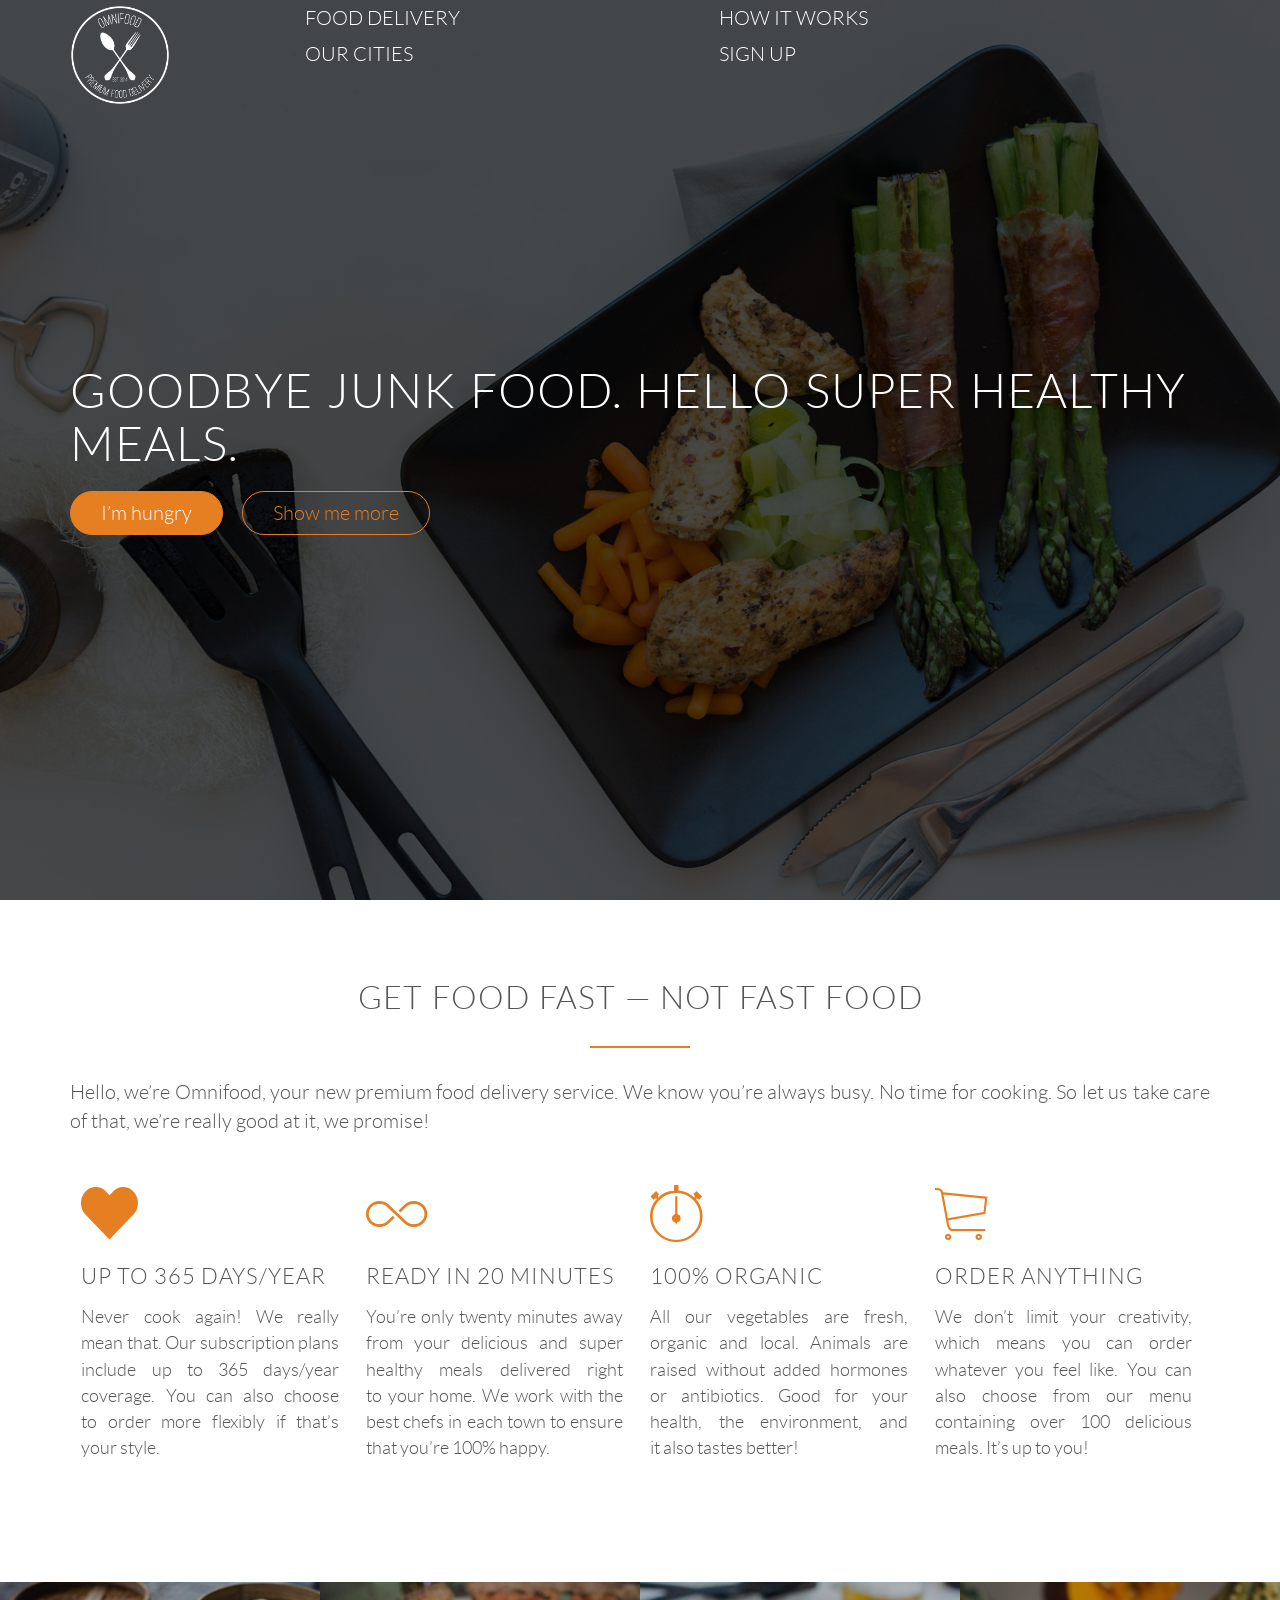
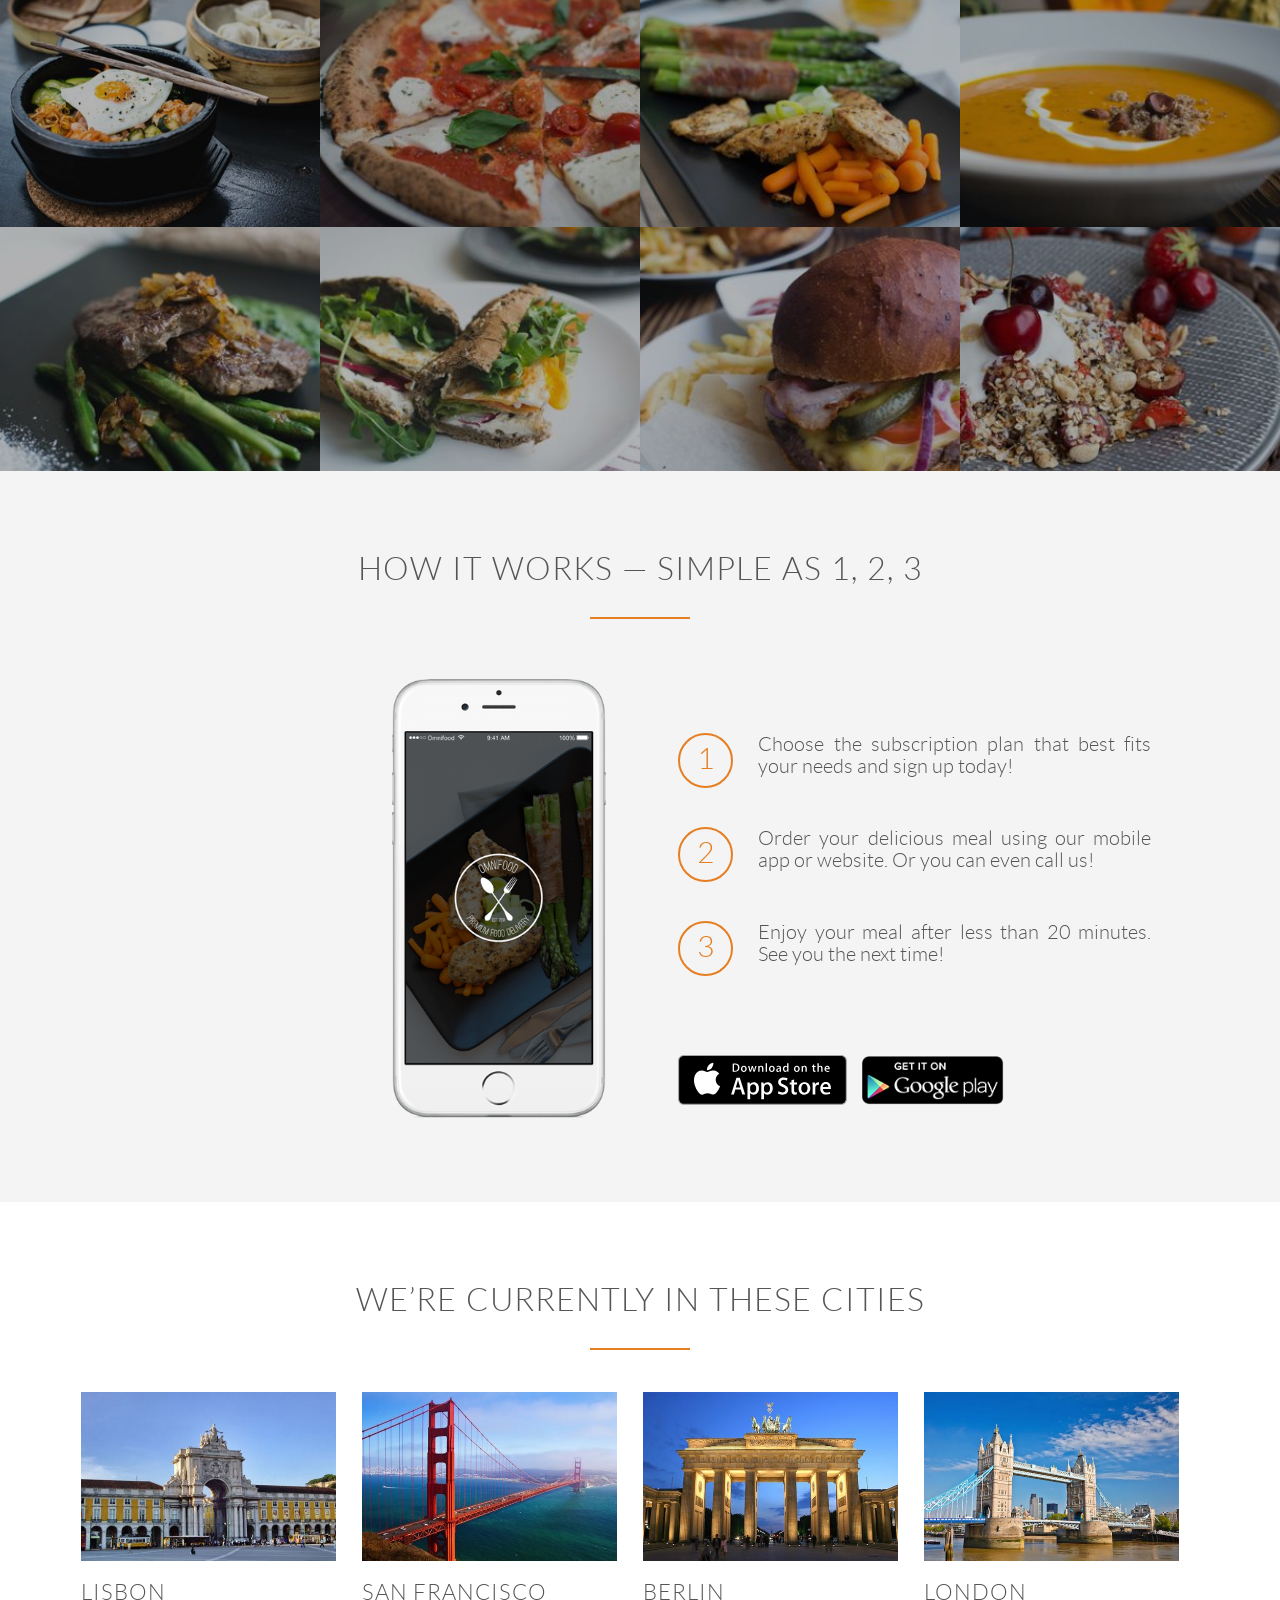
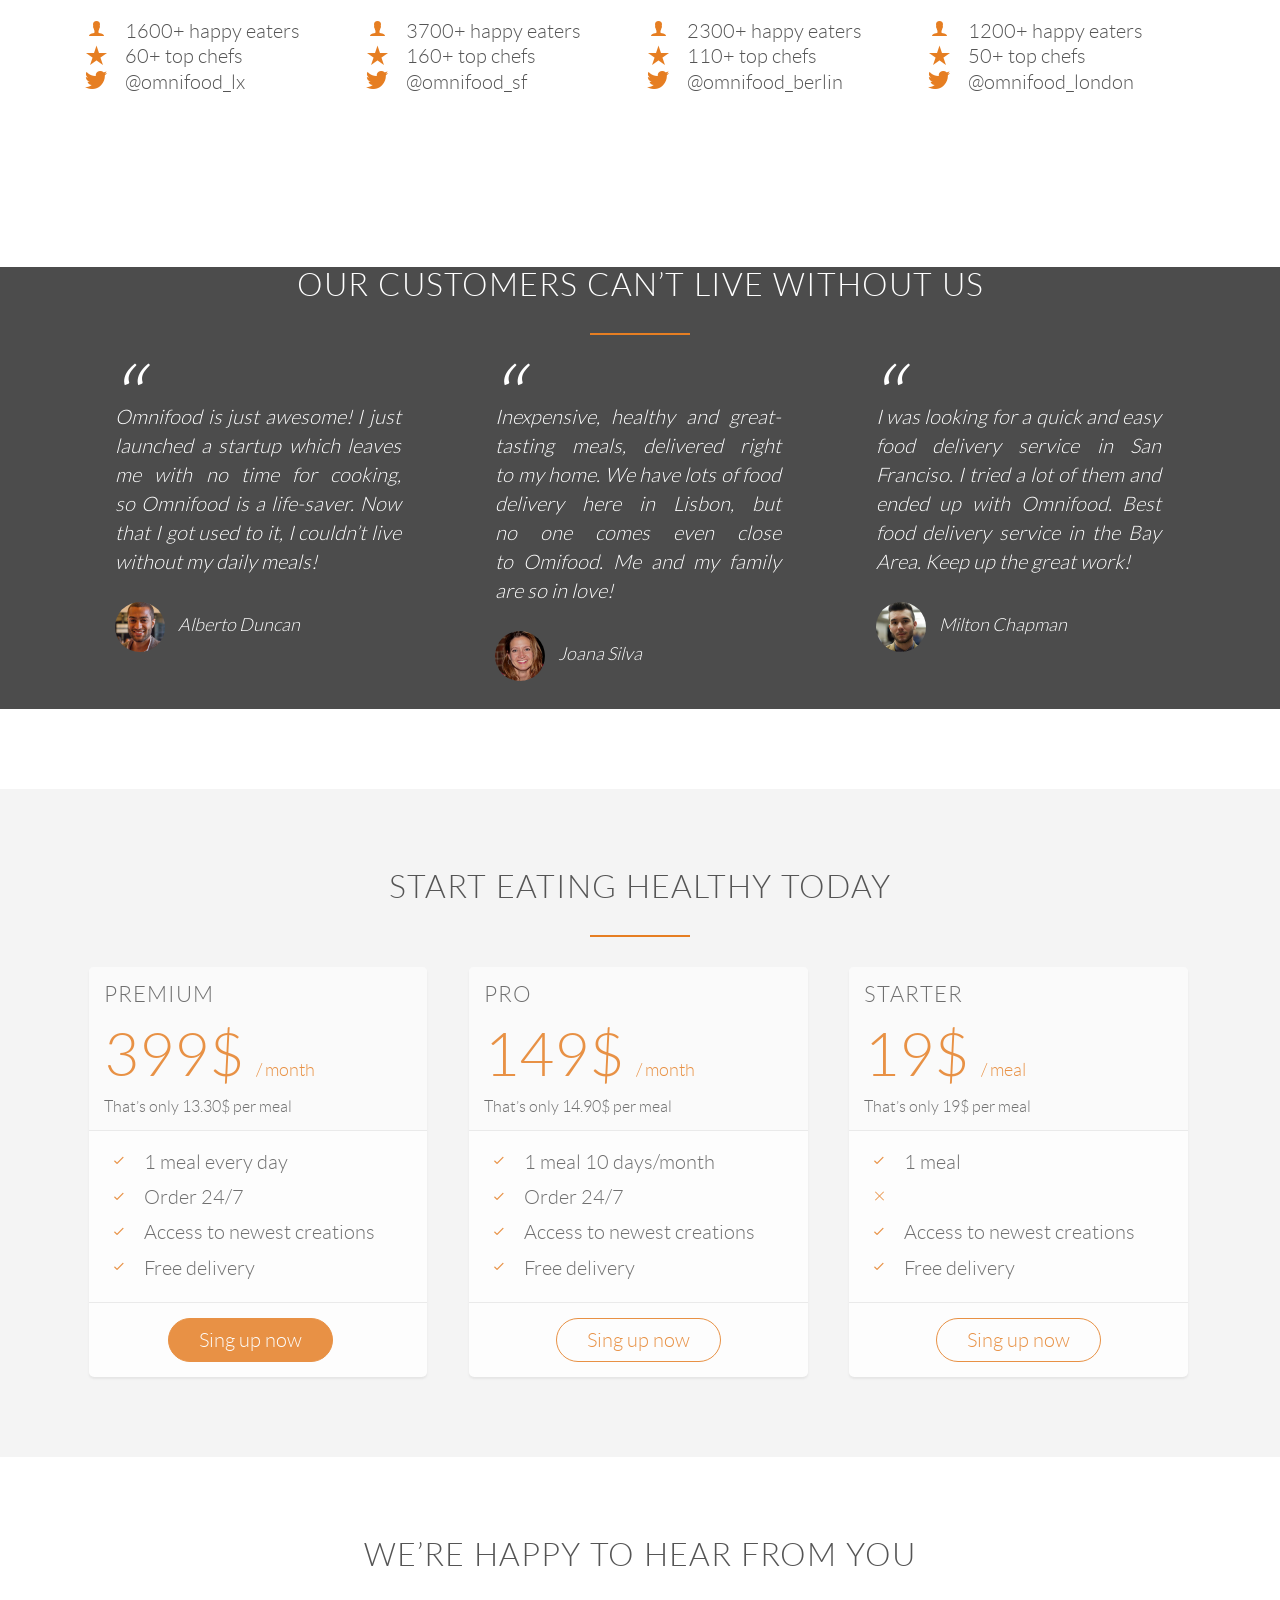
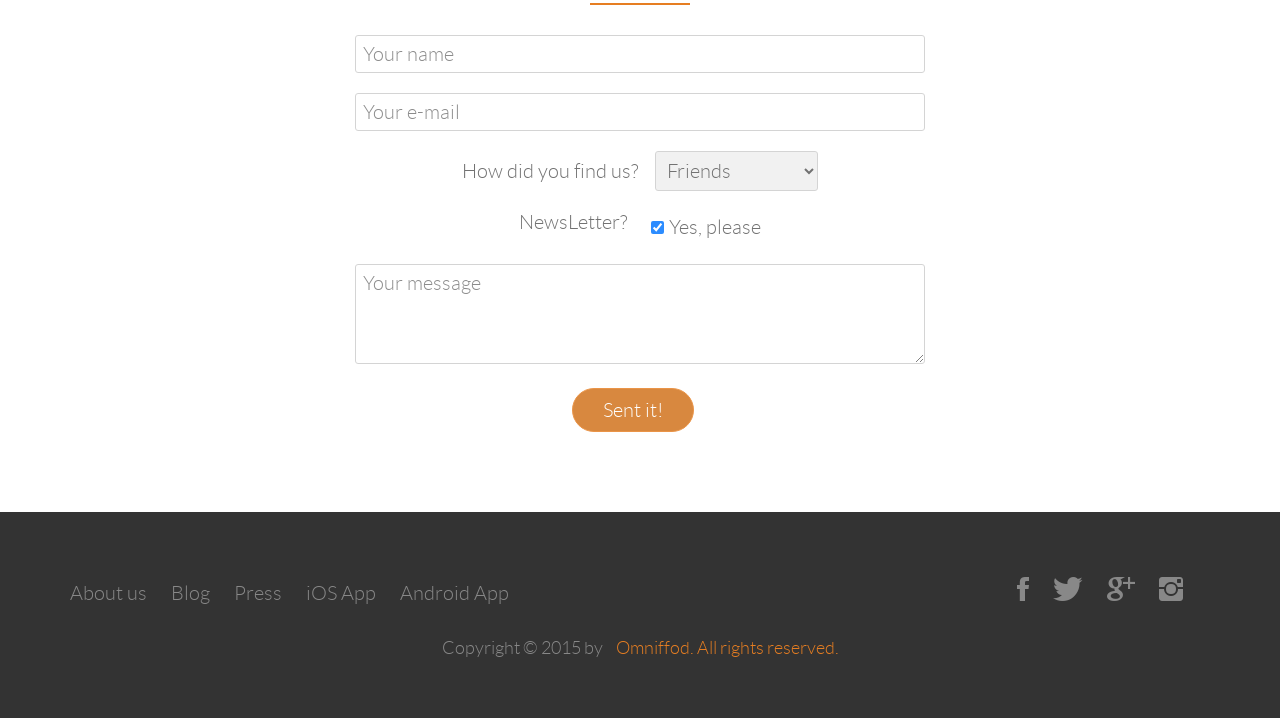
==== index.html @ 26525562 "Omnifood Site" ====
<!DOCTYPE html>

<html lang="en" >
<head>
  <meta charset="utf-8">
 
  <meta http-equiv="X-UA-Compatible" content="IE=edge" />
  <meta name="viewport" content="width=device-width, initial-scale=1.0"> 

  <meta name="description" content="Omnifood is a premium food delivery service with the mission to bring affordable and healty meals to as many people as possible.">

  <link rel="stylesheet" type="text/css" href="vendors/css/normalize.css">
  <link rel="stylesheet" type="text/css" href="vendors/css/ionicons.css">
  <link rel="stylesheet" type="text/css" href="resources/css/style.css">
  <link rel="stylesheet" type="text/css" href="resources/css/responsive.css">

  <link rel="apple-touch-icon" sizes="57x57" href="resources/favicon/apple-touch-icon-57x57.png">
  <link rel="apple-touch-icon" sizes="60x60" href="resources/favicon/apple-touch-icon-60x60.png">
  <link rel="apple-touch-icon" sizes="72x72" href="resources/favicon/apple-touch-icon-72x72.png">
  <link rel="apple-touch-icon" sizes="76x76" href="resources/favicon/apple-touch-icon-76x76.png">
  <link rel="apple-touch-icon" sizes="114x114" href="resources/favicon/apple-touch-icon-114x114.png">
  <link rel="apple-touch-icon" sizes="120x120" href="resources/favicon/apple-touch-icon-120x120.png">
  <link rel="apple-touch-icon" sizes="144x144" href="resources/favicon/apple-touch-icon-144x144.png">
  <link rel="apple-touch-icon" sizes="152x152" href="resources/favicon/apple-touch-icon-152x152.png">
  <link rel="apple-touch-icon" sizes="180x180" href="resources/favicon/apple-touch-icon-180x180.png">
  <link rel="icon" type="image/png" href="resources/favicon/favicon-32x32.png" sizes="32x32">
  <link rel="icon" type="image/png" href="resources/favicon/favicon-194x194.png" sizes="194x194">
  <link rel="icon" type="image/png" href="resources/favicon/favicon-96x96.png" sizes="96x96">
  <link rel="icon" type="image/png" href="resources/favicon/android-chrome-192x192.png" sizes="192x192">
  <link rel="icon" type="image/png" href="resources/favicon/favicon-16x16.png" sizes="16x16">
  <link rel="manifest" href="resources/favicon/manifest.json">
  <meta name="msapplication-TileColor" content="#da532c">
  <meta name="msapplication-TileImage" content="resources/favicon/mstile-144x144.png">
  <meta name="msapplication-config" content="resources/favicon/browserconfig.xml">
  <meta name="theme-color" content="#ffffff">

  <title>Omnifood</title>

</head>
<body>

  <header ><!-- header -->

    <div class="head clearfix"> <!-- Знаю что это может быть лишний div - смотрите примечание в style.css строка 257 -->

      <nav>

        <div class="row logo-nav-box clearfix">

          <div class="logo-box">
            
            <a href="#"><img class="logo" src="resources/img/logo-white.png" alt="omnifood" /></a>
            <a class="mobile-nav-icon">MENU</a>

          </div>
          <!-- Navigation -->
            <div class="main-nav"> 

              <a class="link-features" href="#features">Food delivery</a>
              <a class="link-works" href="#works">How it&nbsp;works</a>
              <a class="link-cities" href="#cities">Our cities</a>
              <a class="link-plans" href="#plans">Sign&nbsp;up</a>
             
            </div><!-- /Navigation  main-nav -->
            <div class='scroll-to-top'><i class="ion-arrow-up-b"></i></div>
        </div><!-- /logo-nav-box -->

      </nav>

      <div class="row hero-text">

        <h1>Goodbye junk food. Hello super healthy meals.</h1>
        <a class="btn btn-full" href="#plans">I&rsquo;m hungry</a>
        <a class="btn btn-ghost" href="#features">Show me&nbsp;more</a>
        
      </div><!-- /hero-text -->


    </div><!-- /head -->

  </header><!-- /header -->

  <section class="section-features" id="features">

    <div class="row">

      <h2>Get food fast&nbsp;&mdash; not fast food</h2>

      <p class="long-copy">
        Hello, we&rsquo;re Omnifood, your new premium food delivery service. We&nbsp;know you&rsquo;re always busy. No&nbsp;time for cooking. So&nbsp;let&nbsp;us take care of&nbsp;that, we&rsquo;re really good at&nbsp;it, we&nbsp;promise!
      </p>

    </div>

    <div class="row">

      <div class="col box">
       <i class="ion-heart icon-big"></i>
       <h3>Up&nbsp;to&nbsp;365 days/year</h3>
       <p class="long-copy">Never cook again! We&nbsp;really mean that. Our subscription plans include up to 365 days/year coverage. You can also choose to&nbsp;order more flexibly if&nbsp;that&rsquo;s your style.</p>
     </div>

     <div class="col  box">
       <i class="ion-ios-infinite-outline icon-big"></i>
       <h3>Ready in&nbsp;20&nbsp;minutes</h3>
       <p class="long-copy">You&rsquo;re only twenty minutes away from your delicious and super healthy meals delivered right to&nbsp;your home. We&nbsp;work with the best chefs in&nbsp;each town to&nbsp;ensure that you&rsquo;re 100% happy.</p>
     </div>

     <div class="col  box">
      <i class="ion-ios-stopwatch-outline icon-big"></i>
      <h3>100% organic</h3>
      <p class="long-copy">All our vegetables are fresh, organic and local. Animals are raised without added hormones or&nbsp;antibiotics. Good for your health, the environment, and it&nbsp;also tastes better!</p>
    </div>

    <div class="col  box">
      <i class="ion-ios-cart-outline icon-big"></i>
      <h3>Order anything</h3>
      <p class="long-copy">We&nbsp;don&rsquo;t limit your creativity, which means you can order whatever you feel like. You can also choose from our menu containing over 100 delicious meals. It&rsquo;s up&nbsp;to&nbsp;you!</p>
    </div>

  </div>

</section><!-- /section-features -->

<section class="section-meals">

  <ul class="meals-showcase clearfix">

    <li>
      <figure class="meal-photo">
        <img src="resources/img/1.jpg" alt="Korean bibimbap with egg and vegetables"/>
      </figure>
    </li>

    <li>
      <figure class="meal-photo">
        <img src="resources/img/2.jpg" alt="Simple italian pizza with cherry tomatoes"/>
      </figure>
    </li>

    <li>
      <figure class="meal-photo">
        <img src="resources/img/3.jpg" alt="Chicken breast steak with vegetables"/>
      </figure>
    </li>

    <li>
      <figure class="meal-photo">
        <img src="resources/img/4.jpg" alt="Autumn pumpkin soup"/>
      </figure>
    </li>

  </ul>

  <ul class="meals-showcase clearfix">

    <li>
      <figure class="meal-photo">
        <img src="resources/img/5.jpg" alt="Paleo beef steak with vegetables"/>
      </figure>
    </li>

    <li>
      <figure class="meal-photo">
        <img src="resources/img/6.jpg" alt="Healthy baguette with egg and vegetables"/>
      </figure>
    </li>

    <li>
      <figure class="meal-photo">
        <img src="resources/img/7.jpg" alt="Burger with cheddar and bacon"/>
      </figure>
    </li>

    <li>
      <figure class="meal-photo">
        <img src="resources/img/8.jpg" alt="Granola with cherries and strawberries"/>
      </figure>
    </li>

  </ul>

</section><!-- /section-meals -->

<section class="section-steps clearfix" id="works">

  <div class="row">
    <h2>How it&nbsp;works&nbsp;&mdash; Simple as&nbsp;1, 2, 3</h2>
  </div>

  <div class="row">

    <div class="col steps-box">
      <img src="resources/img/app-iPhone.png" alt="Omnifood on iPhone" class="app-screen" />
    </div>

    <div class="col steps-box clearfix">

      <div class='works-step'>
        <div class="works-step-number">1</div>
        <div class="works-step-description">
        Choose&nbsp;the subscription plan that best fits your needs and sign up&nbsp;today!
        </div>
      </div>

      <div class='works-step'>
        <div class="works-step-number">2</div>
        <div class="works-step-description">
        Order your delicious meal using our mobile app or&nbsp;website. Or&nbsp;you can even call&nbsp;us!
        </div>
      </div>

      <div class='works-step'>
        <div class="works-step-number">3</div>
        <div class="works-step-description">
        Enjoy your meal after less than 20&nbsp;minutes. See you the next time!
        </div>
      </div>

      <a href="#" class="btn-app"><img src="resources/img/download-app.svg" alt="App Store Button"></a>
      <a href="#" class="btn-app"><img src="resources/img/download-app-android.png" alt="Play Store Button"></a>

    </div>
  </div>

</section><!-- /section-steps -->

<section class="section-cities cities clearfix" id="cities">

  <div class="row" >

    <h2>We&rsquo;re currently in&nbsp;these cities</h2>

  </div>

    <div class="row cities">

      <div class="col box">

        <img src="resources/img/lisbon-3.jpg" alt="Lisbon" />

        <h3>Lisbon</h3>

        <div class="city-feature">
          <i class="ion-ios-person icon-small"></i>
          1600+ happy eaters
        </div>

        <div class="city-feature">
          <i class="ion-ios-star icon-small"></i>
          60+&nbsp;top chefs
        </div>

        <div class="city-feature">
          <i class="ion-social-twitter icon-small"></i>
          <a href="#">@omnifood_lx</a>
        </div>

      </div>

      <div class="col box">

        <img src="resources/img/san-francisco.jpg" alt="San Francisco" />

        <h3>San Francisco</h3>

        <div class="city-feature">
          <i class="ion-ios-person icon-small"></i>
          3700+ happy eaters
        </div>

        <div class="city-feature">
          <i class="ion-ios-star icon-small"></i>
          160+ top chefs
        </div>

        <div class="city-feature">
          <i class="ion-social-twitter icon-small"></i>
          <a href="#">@omnifood_sf</a>
        </div>

      </div>

      <div class="col box">

        <img src="resources/img/berlin.jpg" alt="London" />

        <h3>Berlin</h3>

        <div class="city-feature">
          <i class="ion-ios-person icon-small"></i>
          2300+ happy eaters
        </div>

        <div class="city-feature">
          <i class="ion-ios-star icon-small"></i>
          110+ top chefs
        </div>

        <div class="city-feature">
          <i class="ion-social-twitter icon-small"></i>
          <a href="#">@omnifood_berlin</a>
        </div>

      </div>

      <div class="col box">

        <img src="resources/img/london.jpg" alt="London" />

        <h3>London</h3>

        <div class="city-feature">
          <i class="ion-ios-person icon-small"></i>
          1200+ happy eaters
        </div>

        <div class="city-feature">
          <i class="ion-ios-star icon-small"></i>
          50+ top chefs
        </div>

        <div class="city-feature">
          <i class="ion-social-twitter icon-small"></i>
          <a href="#">@omnifood_london</a>
        </div>

      </div>

    </div>

</section><!-- /section-cities -->

<section class="section-testimonials clearfix">

  <div class="testimonials">

    <div class="row">
      <h2>Our customers can&rsquo;t live without&nbsp;us</h2>
    </div>

    <div class="row">

      <div class="col">
        <blockquote>
          Omnifood is&nbsp;just awesome! I&nbsp;just launched a&nbsp;startup which leaves me&nbsp;with no&nbsp;time for cooking, so&nbsp;Omnifood is&nbsp;a&nbsp;life-saver. Now that&nbsp;I got used to&nbsp;it, I&nbsp;couldn&rsquo;t live without my&nbsp;daily meals!
          <cite><img src="resources/img/customer-1.jpg" alt="" /> Alberto Duncan</cite>
        </blockquote>
      </div>

      <div class="col">
        <blockquote>
          Inexpensive, healthy and great-tasting meals, delivered right to&nbsp;my&nbsp;home. We&nbsp;have lots of&nbsp;food delivery here in&nbsp;Lisbon, but no&nbsp;one comes even close to&nbsp;Omifood. Me&nbsp;and my&nbsp;family are so&nbsp;in&nbsp;love!
          <cite><img src="resources/img/customer-2.jpg" alt="" /> Joana Silva</cite>
        </blockquote>
      </div>

      <div class="col">
        <blockquote>
          I&nbsp;was looking for a&nbsp;quick and easy food delivery service in&nbsp;San Franciso. I&nbsp;tried a&nbsp;lot of&nbsp;them and ended up&nbsp;with Omnifood. Best food delivery service in&nbsp;the Bay Area. Keep up&nbsp;the great work!
          <cite><img src="resources/img/customer-3.jpg" alt="" /> Milton Chapman</cite>
        </blockquote>
      </div>

    </div>

  </div>

</section><!-- /section-testimonials -->

<section class="section-plans" id="plans">

  <div class="row">
    <h2>Start eating healthy today</h2>
  </div>

  <div class="row row-plans-box">

    <div class="col">

      <div class="plan-box">

        <div>
          <h3>Premium</h3>
          <p class="plan-price">399$ <span>/ month</span></p>
          <p class="plan-price-meal">That&rsquo;s only 13.30$ per meal</p>
        </div>

        <div>
          <ul>
            <li><i class="ion-ios-checkmark-empty icon-small"></i>1&nbsp;meal every day</li>
            <li><i class="ion-ios-checkmark-empty icon-small"></i>Order 24/7</li>
            <li><i class="ion-ios-checkmark-empty icon-small"></i>Access to&nbsp;newest creations</li>
            <li><i class="ion-ios-checkmark-empty icon-small"></i>Free delivery</li>
          </ul>
        </div>

        <div>
          <a href="#" class="btn btn-full">Sing up&nbsp;now</a>
        </div>

      </div>

    </div>

    <div class="col">

      <div class="plan-box">

        <div>
          <h3>Pro</h3>
          <p class="plan-price">149$ <span>/ month</span></p>
          <p class="plan-price-meal">That&rsquo;s only 14.90$ per meal</p>
        </div>

        <div>
          <ul>
            <li><i class="ion-ios-checkmark-empty icon-small"></i>1&nbsp;meal 10&nbsp;days/month</li>
            <li><i class="ion-ios-checkmark-empty icon-small"></i>Order 24/7</li>
            <li><i class="ion-ios-checkmark-empty icon-small"></i>Access to&nbsp;newest creations</li>
            <li><i class="ion-ios-checkmark-empty icon-small"></i>Free delivery</li>
          </ul>
        </div>

        <div>
          <a href="#" class="btn btn-ghost">Sing up&nbsp;now</a>
        </div>

      </div>

    </div>

    <div class="col">

      <div class="plan-box">

        <div>
          <h3>Starter</h3>
          <p class="plan-price">19$ <span>/ meal</span></p>
          <p class="plan-price-meal">That&rsquo;s only 19$ per meal</p>
        </div>

        <div>
          <ul>
            <li><i class="ion-ios-checkmark-empty icon-small"></i>1&nbsp;meal</li>
            <li><i class="ion-ios-close-empty icon-small"></i></li>
            <li><i class="ion-ios-checkmark-empty icon-small"></i>Access to&nbsp;newest creations</li>
            <li><i class="ion-ios-checkmark-empty icon-small"></i>Free delivery</li>
          </ul>
        </div>

        <div>
          <a href="#" class="btn btn-ghost">Sing up&nbsp;now</a>
        </div>

      </div>

    </div>


  </div>

</section><!-- /section-plans -->

<section class="section-form">

  <div class="row">
    <h2>We&rsquo;re happy to&nbsp;hear from you</h2>
  </div>

  <div class="row">

    <form method="post" action="#" class="contact-form">

      <div class="row">
        <input type="text" name="name" id="name" placeholder="Your name" required>
      </div>

      <div class="row">
        <input type="email" name="email" id="email" placeholder="Your e-mail" required>
      </div>

      <div class="row">

        <div class="col find-us-text">
          <label class="find-us" for="find-us">How did you find&nbsp;us?</label>
        </div>

        <div class="col find-us-select">

          <select name="find-us" id="find-us">
            <option value="friends" selected>Friends</option>
            <option value="search">Search engine</option>
            <option value="ad">Advertisement</option>
            <option value="other">Other</option>
          </select>

        </div>

      </div>

      <div class="row">

        <div class="col">
          <label>NewsLetter?</label>
        </div>

        <div class="col">
          <input type="checkbox" name="" checked >Yes, please
        </div>

      </div>

      <div class="row">

        <textarea name="message" placeholder="Your message"></textarea>

      </div>

        <input class="sent-it-submit" type="submit" value="Sent it!" />
  
    </form>

  </div>

</section><!-- /section-form -->

<footer>

  <div class="row clearfix">

    <div class="col footer-nav-box">

      <ul class="footer-nav">

        <li><a href="#">About&nbsp;us</a></li>
        <li><a href="#">Blog</a></li>
        <li><a href="#">Press</a></li>
        <li><a href="#">iOS App</a></li>
        <li><a href="#">Android App</a></li>

      </ul>

    </div>

    <div class="col social-links-box">

      <ul class="social-links">

        <li><a href="#"><i class="ion-social-facebook"></i></a></li>
        <li><a href="#"><i class="ion-social-twitter"></i></a></li>
        <li><a href="#"><i class="ion-social-googleplus"></i></a></li>
        <li><a href="#"><i class="ion-social-instagram"></i></a></li>

      </ul>

    </div>

  </div>

  <div class="row">
    <p>
      Copyright &copy;&nbsp;2015 by&nbsp;<a class="copyright-link" href="#">Omniffod. All rights reserved.</a>
    </p>
  </div>

</footer><!-- /footer -->

<script src="vendors/js/jquery.js"></script>
<script src="resources/js/menu_scroll_headposition.js"></script>

</body>
</html>
---- resources/css/style.css ----
@charset «utf-8»;
.i-love-steve-jobs {
    /* yep */ 
}

/*-------------------------------------------*/
/* FONTS */
/*-------------------------------------------*/

@font-face {
    font-family: 'Lato';
    src: url('../../vendors/fonts/lato-light-webfont.eot');
    src: url('../../vendors/fonts/lato-light-webfont.eot?#iefix') format('embedded-opentype'),
         url('../../vendors/fonts/lato-light-webfont.woff2') format('woff2'),
         url('../../vendors/fonts/lato-light-webfont.woff') format('woff'),
         url('../../vendors/fonts/lato-light-webfont.ttf') format('truetype'),
         url('../../vendors/fonts/lato-light-webfont.svg#latolight') format('svg');
    font-weight: lighter;
    font-style: normal;
}

/*-------------------------------------------*/
/* BASIC SETUP */
/*-------------------------------------------*/

* {
    margin: 0;
    padding: 0;
    box-sizing: border-box;
}

html {
    background-color: #fff;
    color: #555;
    font-family: "Lato", "Arial", sans-serif;
    font-size: 20px;
    font-weight: 100;
    text-rendering: optimizeLegibility;
}

.clearfix:after {
   content: "."; 
   display: block; 
   height: 0; 
   clear: both; 
   visibility: hidden;
}

.clearfix {display: inline-block;}

* html .clearfix {height: 1%;}
.clearfix {display: block;}

* html .clearfix             { zoom: 1; } /* IE6 */
*:first-child+html .clearfix { zoom: 1; } /* IE7 */

/*-------------------------------------------*/
/* REUSABLE COMPONENTS */
/*-------------------------------------------*/

.row {
    max-width: 1140px;
    margin: 0 auto;
}

section {
    padding: 80px 0;
} 

.box {
    padding: 1%;
}

.col {
    display: inline-block;
    vertical-align: top;
}

*:focus {
    outline: none;
}

input,
select,
textarea {
    border: 1px solid #ccc;
}


/* ------- HEADINGS -------- */
h1,
h2,
h3 {
    font-weight: normal;
    text-transform: uppercase;
    letter-spacing: 1px;
}

h1 {
    margin-top: 0;
    margin-bottom: 20px;
    color: #fff;
    font-size: 240%;
    word-spacing: 4px;
}

h2 {
    font-size: 160%;
    word-spacing: 2px;
    text-align: center;
    margin-bottom: 30px;
    font-weight: 100;
}

h2:after {
    display: block;
    height: 2px;
    background-color: #e67e22;
    content: " ";
    width: 100px;
    margin: 0 auto;
    margin-top: 30px;
}

h3 {
    font-size: 110%;
    margin-bottom: 15px;
}

/* ------- PARAGRAPHS -------- */

.long-copy {
    line-height: 145%;
    text-align: justify;
}

.box p {
    font-size: 90%;
    line-height: 145%;
}


/* ------- ICONS -------- */

.icon-big {
    font-size: 350%;
    display: block;
    color: #e67e22;
    margin-bottom: 10px;
}

.icon-small {
    display: inline-block;
    width: 30px;
    text-align: center;
    color: #e67e22;
    font-size: 120%;
    margin-right: 10px;    
    line-height: 120%;
    vertical-align: middle;
    margin-top: -4px;
}

/* ------- LINKS -------- */

a:link,
a:visited {
    color: #555;
    text-decoration: none;
    padding-bottom: 1px;
    transition: color 0.2s;
}

a:hover,
a:active {
    color: #e67e22;
}

/* ------- BUTTONS -------- */
.btn:link,
.btn:visited,
input[type=submit] {
    display: inline-block;
    vertical-align: top;
    padding: 10px 30px;
    font-weight: 300;
    text-decoration: none;
    -webkit-border-radius: 200px;
    -moz-border-radius: 200px;
    -ms-border-radius: 200px;
    -o-border-radius: 200px;
    border-radius: 200px;
    transition: background-color 0.2s, border 0.2s, color 0.2s;
}

.btn-full:link,
.btn-full:visited,
input[type=submit] {
    background-color: #e67e22;
    border: 1px solid #e67e22;
    color: #fff;
    margin-right: 15px;
}

.btn-ghost:link,
.btn-ghost:visited {
    border: 1px solid #e67e22;
    color: #e67e22;
}

.btn:hover,
.btn:active,
input[type=submit]:hover, 
input[type=submit]:active {
    background-color: #e67e22;
}

.btn-full:hover,
.btn-full:active,
input[type=submit] {
    background-color: #D07017;
}

.btn-ghost:hover,
.btn-ghost:active {
    border: 1px solid #e67e22;
    color: #fff;
}


/*-------------------------------------------*/
/* HEADER */
/*-------------------------------------------*/

header {
    background-image: url('../img/hero.jpg');
    background-size: cover;
    background-position: center;
    background-attachment: fixed;
    min-height: 100%;
    max-height: auto;
  
}

.head {
    min-height: 100%;
    background: url([data-uri]);
    background: -moz-linear-gradient(left, rgba(0,0,0,0.7) 0%, rgba(0,0,0,0.7) 100%);
    background: -webkit-gradient(linear, left top, right top, color-stop(0%,rgba(0,0,0,0.7)), color-stop(100%,rgba(0,0,0,0.7)));
    background: -webkit-linear-gradient(left, rgba(0,0,0,0.7) 0%,rgba(0,0,0,0.7) 100%);
    background: -o-linear-gradient(left, rgba(0,0,0,0.7) 0%,rgba(0,0,0,0.7) 100%);
    background: -ms-linear-gradient(left, rgba(0,0,0,0.7) 0%,rgba(0,0,0,0.7) 100%);
    background: linear-gradient(to right, rgba(0,0,0,0.7) 0%,rgba(0,0,0,0.7) 100%);
    padding: 0 0 140px 0;
}

/*Конечно можно было бы написать так */
/*
header {
    background-image: -webkit-linear-gradient(rgba(0, 0, 0, 0.7), rgba(0, 0, 0, 0.7)), url(img/hero-min.jpg);
    background-image: linear-gradient(rgba(0, 0, 0, 0.7), rgba(0, 0, 0, 0.7)), url(img/hero-min.jpg);
    background-size: cover;
    background-position: center;
    height: 100vh;
    background-attachment: fixed;
}

.hero-text {
    position: absolute;
    width: 1140px;
    top: 50%;
    left: 50%;
    -webkit-transform: translate(-50%, -50%);
    -ms-transform: translate(-50%, -50%);
    transform: translate(-50%, -50%);
}
*/
/*
    Но Safari 5.1 и Internet Explorer 9 не принимали гадиент таким образом и через " , " тоже.
    Пришлось все свойства писать по отдельности и создавать дополнительный обертывающий div.
    Если я поставлю .hero-text в абсолютное позиционирование с применением свойства CSS3 transform для того чтобы выставить 
    .hero-text по середине header, то при уменьшении высоты окна .hero-text заезжает на .logo-nav-box,
    поэтому я написал скрипт в scripts.js на странице 88 который вычисляет положение текста .hero-text.
    Подключаю его при загрузке страницы и ресайзе. 

    Если Вы знаете как лучше решить этот вопрос то позвоните +3 80 97 790 61 37. 
*/

.logo-box {
    width: 20%;
    height: auto;
    vertical-align: top;
    float: left;
}

.logo {
    height: 100px;
    width: auto;
    margin: 5px 0;
}

.logo-black {
    display: none;
    height: 50px;
    width: auto;
    float: left;
    margin: 5px 0;    
}


/* Main navigation */
.nav-position {
    position: fixed;
    top: 0px;
    width: 100%;
    z-index: 9;
    background: url([data-uri]);
    background: -moz-linear-gradient(left, rgba(0,0,0,0.9) 0%, rgba(0,0,0,0.9) 100%);
    background: -webkit-gradient(linear, left top, right top, color-stop(0%,rgba(0,0,0,0.9)), color-stop(100%,rgba(0,0,0,0.9)));
    background: -webkit-linear-gradient(left, rgba(0,0,0,0.9) 0%,rgba(0,0,0,0.9) 100%);
    background: -o-linear-gradient(left, rgba(0,0,0,0.9) 0%,rgba(0,0,0,0.9) 100%);
    background: -ms-linear-gradient(left, rgba(0,0,0,0.9) 0%,rgba(0,0,0,0.9) 100%);
    background: linear-gradient(to right, rgba(0,0,0,0.9) 0%,rgba(0,0,0,0.9) 100%);
    overflow: hidden;
}

.main-nav {
    list-style: none;
    margin-top: 0px;
    float: right;
    z-index: 8;
    width: 80%;
 }

.scroll-hover {
    position: absolute;
    width: 100%;
    background: #111;
    z-index: 1;
}

.main-nav a {
    display: inline-block;
    vertical-align: top;
    width: 45%;
}

.main-nav a:link,
.main-nav a:visited{
    padding: 7px;
    color: #fff;
    text-decoration: none;
    text-transform: uppercase;
    font-size: 100%;
    background: none;
}

.main-nav a:hover,
.main-nav a:active {
    background: url([data-uri]);
    background: -moz-linear-gradient(left,  rgba(230,126,34,0.9) 0%, rgba(230,126,34,0.7) 50%, rgba(230,126,34,0.5) 100%);
    background: -webkit-gradient(linear, left top, right top, color-stop(0%,rgba(230,126,34,0.9)), color-stop(50%,rgba(230,126,34,0.7)), color-stop(100%,rgba(230,126,34,0.5)));
    background: -webkit-linear-gradient(left,  rgba(230,126,34,0.9) 0%,rgba(230,126,34,0.7) 50%,rgba(230,126,34,0.5) 100%);
    background: -o-linear-gradient(left,  rgba(230,126,34,0.9) 0%,rgba(230,126,34,0.7) 50%,rgba(230,126,34,0.5) 100%);
    background: -ms-linear-gradient(left,  rgba(230,126,34,0.9) 0%,rgba(230,126,34,0.7) 50%,rgba(230,126,34,0.5) 100%);
    background: linear-gradient(to right,  rgba(230,126,34,0.9) 0%,rgba(230,126,34,0.7) 50%,rgba(230,126,34,0.5) 100%);
    filter: progid:DXImageTransform.Microsoft.gradient( startColorstr='#e6e67e22', endColorstr='#80e67e22',GradientType=1 );
}

/* Mobile menu */

.mobile-nav-icon {
    float: right;
    margin-top: 20px;
    cursor: pointer;
    display: none;
    color: #fff;
}

.mobile-nav-icon:link,
.mobile-nav-icon:visited {
    color: #e67e22;
    text-decoration: none;
    transition: color 0.2s;
}

.mobile-nav-icon:hover,
.mobile-nav-icon:active {   
    color: #e67e22;
}

/* Scroll to top */

.scroll-to-top {
    position: fixed;
    cursor: pointer;
    right: 2%;
    bottom: 30px;
    text-align: center;
    color: #555;
    font-size: 120%;
    padding: 5px 12px 5px 12px;
    -webkit-border-radius: 50%;
    -moz-border-radius: 50%;
    -ms-border-radius: 50%;
    -o-border-radius: 50%;
    border-radius: 50%;
    z-index: 9999;
    background: url([data-uri]);
    background: -moz-linear-gradient(left, rgba(0,0,0,0.4) 0%, rgba(0,0,0,0.4) 100%);
    background: -webkit-gradient(linear, left top, right top, color-stop(0%,rgba(0,0,0,0.4)), color-stop(100%,rgba(0,0,0,0.4)));
    background: -webkit-linear-gradient(left, rgba(0,0,0,0.4) 0%,rgba(0,0,0,0.4) 100%);
    background: -o-linear-gradient(left, rgba(0,0,0,0.4) 0%,rgba(0,0,0,0.4) 100%);
    background: -ms-linear-gradient(left, rgba(0,0,0,0.4) 0%,rgba(0,0,0,0.4) 100%);
    background: linear-gradient(to right, rgba(0,0,0,0.4) 0%,rgba(0,0,0,0.4) 100%);
}


/*-------------------------------------------*/
/* FEATURES */
/*-------------------------------------------*/

.section-features .long-copy {
    margin-bottom: 30px;
}

.section-features .row .col {
    width: 24.6%;
}

/*-------------------------------------------*/
/* MEALS */
/*-------------------------------------------*/

.section-meals {
    padding: 0;
}

.meals-showcase {
    list-style: none;
    width: 100%;
}

.meals-showcase li {
    display: block;
    float: left;
    width: 25%;
}

.meal-photo {
    width: 100%;
    margin: 0 auto;
    overflow: hidden;
    background-color: #000;
}

.meal-photo img{
    opacity: 0.7;
    width: 100%;
    height: auto;
    -webkit-transform: scale(1.15);
    -webkit-transition: transform 0.5s, opacity 0.5s;
    transform: scale(1.15);
    transition: transform 0.5s, opacity 0.5s;
}

.meal-photo img:hover{
    opacity: 1;
    -webkit-transform: scale(1.08);
    transform: scale(1.08);
}

/*-------------------------------------------*/
/* HOW IT WORKS */
/*-------------------------------------------*/

.section-steps {
    background-color: #f4f4f4;
}

.steps-box {
    margin-top: 30px;
}

.steps-box:first-child {
    display: inline-block;
    vertical-align: middle;
    text-align: right;
    padding-right: 3%;
    width: 50%;
}

.steps-box:last-child {
   display: inline-block;
   vertical-align: middle;
   text-align: left;
   padding-left: 3%;
   margin-top: 70px;
   width: 49%;
}

.app-screen {
    width: 40%;
}

.works-step {
    margin-bottom: 50px;
}

.works-step:last-of-type {
    margin-bottom: 80px;
}

.works-step-number {
    display: inline-block;
    vertical-align: middle;
    color: #e67e22;
    border: 2px solid  #e67e22;
    -webkit-border-radius: 50%;
    -moz-border-radius: 50%;
    -ms-border-radius: 50%;
    -o-border-radius: 50%;
    border-radius: 50%;
    height: 55px;
    width: 55px;
    text-align: center;
    padding: 7px 5px 3px 5px;
    float: left;
    font-size: 150%;
    margin-right: 25px;
}

.works-step-description {
    display: inline-block;
    vertical-align: middle;
    text-align: justify;
    width: 75%;
}

.btn-app:link,
.btn-app:visited {
    border: 0;
}

.btn-app img {
    height: 50px;
    width: auto;
    margin: 10px 10px 0 0;
}

/*-------------------------------------------*/
/* CITIES */
/*-------------------------------------------*/

.box img {
    width: 100%;
    height: auto;
    margin-bottom: 15px;
}

.section-cities .cities .col {
    width: 24.3%;
}

.city-features {
    margin-bottom: 5px;
}

/*-------------------------------------------*/
/* TESTIMONIALS */
/*-------------------------------------------*/

.section-testimonials {
    background-image: url(../img/back-customers.jpg) ;
    background-repeat: no-repeat;
    background-size: cover;
    background-attachment: fixed;
    color: #fff;
    height: auto;
    background-position: center;
}

.testimonials {
    background: url([data-uri]);
    background: -moz-linear-gradient(left, rgba(0,0,0,0.7) 0%, rgba(0,0,0,0.7) 100%);
    background: -webkit-gradient(linear, left top, right top, color-stop(0%,rgba(0,0,0,0.7)), color-stop(100%,rgba(0,0,0,0.7)));
    background: -webkit-linear-gradient(left, rgba(0,0,0,0.7) 0%,rgba(0,0,0,0.7) 100%);
    background: -o-linear-gradient(left, rgba(0,0,0,0.7) 0%,rgba(0,0,0,0.7) 100%);
    background: -ms-linear-gradient(left, rgba(0,0,0,0.7) 0%,rgba(0,0,0,0.7) 100%);
    background: linear-gradient(to right, rgba(0,0,0,0.7) 0%,rgba(0,0,0,0.7) 100%);
    margin: 0;
    padding-bottom: 20px;
}

.section-testimonials .col {
    padding-top: 30px;
    width: 33.0%;
}

blockquote {
    padding: 2%;
    font-style: italic;
    line-height: 145%;
    position: relative;
    margin-top: 40px;
    width:80%;
    margin: 0 auto;
    text-align: justify;
}

blockquote:before {
    content: "\201C";
    font-size: 500%;
    display: block;
    position: absolute;
    top: -5px;
    left: -5px;
}

cite {
    font-size: 90%;
    margin-top: 25px;
    display: block;
}

cite img {
    height: 50px;
    border-radius: 50%;
    margin-right: 10px;
    vertical-align: middle;
}

/*-------------------------------------------*/
/* SIGN UP */
/*-------------------------------------------*/

.section-plans {
    background-color: #f4f4f4;
}


.section-plans .col {
    width: 33.0%;
}

.plan-box {
    background-color: #fff;
    -webkit-border-radius: 5px;
    -moz-border-radius: 5px;
    -ms-border-radius: 5px;
    -o-border-radius: 5px;
    border-radius: 5px;
    width: 90%;
    margin-left: 5%;
    -webkit-box-shadow: 0 2px 2px #e3e3e3;
    -moz-box-shadow: 0 2px 2px #e3e3e3;
    -ms-box-shadow: 0 2px 2px #e3e3e3;
    -o-box-shadow: 0 2px 2px #e3e3e3;
    box-shadow: 0 2px 2px #e3e3e3;
}

.plan-box div {
    padding: 15px;
    border-bottom: 1px solid #e8e8e8;
}

.plan-box div:first-child {
    background-color: #fcfcfc;
    border-top-left-radius: 5px;
    border-top-right-radius: 5px;
}

.plan-box div:last-child {
    text-align: center;
    border: 0;
}


.plan-price {
    font-size: 300%;
    margin-bottom: 10px;
    font-weight: 100;
    color: #e67e22;
}

.plan-price span {
    font-size: 30%;
    font-weight: 300;
}

.plan-price-meal {
    font-size: 80%;
}

.plan-box ul {
    list-style: none;
}

.plan-box ul li {
    padding: 5px 0;
}

/*-------------------------------------------*/
/* FORM */
/*-------------------------------------------*/

.contact-form {
    width: 50%;
    margin: 0 auto;
    text-align: center;
}

.contact-form input[type=text],
.contact-form input[type=email],
.contact-form select,
.contact-form textarea {
    width: 100%;
    padding: 7px;
    -webkit-border-radius: 3px;
    -moz-border-radius: 3px;
    -ms-border-radius: 3px;
    -o-border-radius: 3px;
    border-radius: 3px;
    margin: 0 auto 20px auto;
}

.find-us-text,
.find-us-select {
    display: inline-block;
    vertical-align: middle;
}

.contact-form textarea {
    height: 100px;
    margin-top: 20px;
}

.contact-form .find-us-text {
    margin: 0 13px 20px 0;
}

.contact-form input[type=checkbox] {
    margin: 10px 5px 10px 20px;
}

.sent-it-submit:link,
.sent-it-submit:visited{
    background-color: #e67e22;
    border: 1px solid #e67e22;
    color: #fff;
    padding: 10px 160px;
}

.sent-it-submit:hover,
.sent-it-submit:active {
    background-color: #D07017;
}

/*-------------------------------------------*/
/* FOOTER */
/*-------------------------------------------*/

footer {
    background-color: #333;
    padding: 60px;
}

.footer-nav-box {
    width: 69%;
}

.footer-nav {
    list-style: none;
    text-align: center;
    float: left;
}

.social-links-box {
    width: 30%;
    text-align: center;
}

.social-links {
    list-style: none;
    float: right;
}

.footer-nav li,
.social-links li {
    display: inline-block;
    vertical-align: top;
    margin-right: 20px;
    border: none;
}

.footer-nav li {
    margin-top: 10px;
}

.footer-nav li:last-child,
.social-links li:last-child {
    display: inline-block;
    vertical-align: top;
    margin-right: 20px;
}

.footer-nav a:link,
.footer-nav li a:visited,
.social-links li a:link,
.social-links li a:visited {
    text-decoration: none;
    border: 0;
    color: #888;
    border-bottom: none;
}

.footer-nav li a:hover,
.footer-nav li a:active {
    color: #ddd;
}

.social-links li a:link,
.social-links li a:visited {
    font-size: 160%;
    border-bottom: none;
}

.ion-social-facebook:hover {
    color: #3b5998;
}

.ion-social-twitter:hover {
    color: #00aced;
}

.ion-social-googleplus:hover {
    color: #dd4b39;
}

.ion-social-instagram:hover {
    color: #517fa4;
}

footer {
    position: relative;
    bottom: 0;
    width: 100%;
}

footer p {
    color: #888;
    text-align: center;
    font-size: 90%;
    margin-top: 30px;
}

.copyright-link {
    margin-left: 10px; 
}

.copyright-link:link,
.copyright-link:visited {
    color: #e67e22;
    text-decoration: none;
    padding-bottom: 1px;
    transition: color 0.2s;
}

.copyright-link:hover,
.copyright-link:active {   
     color: #fff;
}

/*
    Я скрыл контент который выходит за пределы окна браузера при загрузке. 
    Если пользователь будет находиться к примеру по середине всей страницы, 
    загружена будет только верхняя часть контента сайта,
    а нижняя от нижнего края окна браузера будет не загруженой.
    Если пользователь первый раз зашел на сайт или выполнил перезагрузку страницы находясь до этого в header, 
    весь нижний коненте сайта в невидимой для пользователя области загружен не будет.
*/
.section-features .row:last-child,
.section-steps .row:last-child,
.section-cities .row:last-child,
.testimonials, 
.section-plans .row:last-child,
.section-form .row:last-child {
    opacity : 0; 
}
---- resources/css/responsive.css ----
@media only screen and (max-width: 1200px) {

	.hero-text-box {
		width: 100%;
		padding: 0 2%;
	}

	.row {
		padding: 0 3%;
	}

}

@media only screen and (max-width: 1023px) {

	body {
		font-size: 18px;
	}

	section {
		padding: 60px 0;
	}

	.steps-box {
		margin-top: 10px;
	}

	.steps-box:last-child {
		margin-top: 10px;
	}

	.steps-box:first-child {
		margin-top: 10px;
	}

	.works-steps {
		margin-bottom: 40px;
	}

	.works-step-number {
		height: 50px;
		width: 50px;
	}

	.works-step:last-of-type {
		margin-bottom: 60px;
	}

	.app-screen  {
		width: 50%;
	}

	.icon-small {
		width: 17px;
		margin-right: 5px;
	}
	
	.city-feature {
		font-size: 90%;
	}

	.plan-box {
		width: 100%;
		margin-left: 0%;
	}

	.content-form {
		width: 80%;
	}

}


@media only screen and (max-width: 900px) {

	.steps-box:first-child {
		margin-top: 10px;
	}

	.works-step-number {
		height: 45px;
		width: 45px;
	}

	.btn-app img {
		height: 50px;
		width: auto;
		margin: 10px 10px 0 0;
	}

	.btn-app img:last-child {
		margin-right: 5px;
	}

	.section-plans .col {
		margin-top: 10px;
		width: 49.5%;
	}

	.footer-nav-box {
		width: 100%;
		text-align: center;
	}

	.social-links-box {
		width: 100%;
		padding-top: 25px;
		text-align: center;
	}

	.contact-form {
		width: 70%;
	}

	footer {
		padding: 20px;
	}

	.footer-nav,
	.social-links {
		float: none;
	}

	.footer-nav li {
		padding-top: 15px;
	}

	.social-links li {
		padding-top: 15px;
	}

}

@media only screen and (max-width: 767px) {

	body {
		font-size: 16px;
	}

	section {
		padding: 30px 0;
	}

	.row,
	.hero-text-box {
		padding: 0 4%;
	}

	.main-nav a{
		width: 100%;
	}

	.section-features .row .col {
		width: 49.5%;
	}

	h1 {
		font-size: 180%;
	}

	h2 {
		font-size: 150%;
	}

	.steps-box:first-child {
		text-align: center;
		width: 40%;
	}

	.steps-box:last-child {
		width: 59%;
	}

	.btn-app img {
		height: 40px;
		width: auto;
		margin: 10px 0px 0 0;
	}

	.section-cities .cities .col {
		width: 49.7%;
	}

	.works-steps {
		margin-bottom: 20px;
	}

	.works-step-number {
		height: 40px;
		width: 40px;
		margin-right: 15px;
	}

	.works-step:last-of-type {
		margin-bottom: 20px;
	}

	.section-testimonials .col {
		width: 100%;
	}

	.section-cities .cities .col {
		width: 49.5%;
	}

}


@media only screen and (max-width: 580px) { 

	.steps-box:first-child {
		width: 100%;
		padding-right: 0;
	}

	.app-screen  {
		width: 40%;
	}

	.steps-box:last-child {
		width: 100%;
		margin-top: 20px;
	}

	.works-step-description {
		width: 85%;
		text-align: justify;
	}

	.btn-app img {
		height: 43px;
	}

	.section-cities .cities .col {
		width: 100%;
		margin-top: 15px;
	}

	.contact-form {
		width: 100%;
	}

}


@media only screen and (max-width: 480px) {

	section {
		padding: 25px 0;
	}

	.hero-text .btn  {
		margin-top: 10px;
	}

	.section-features .row .col {
		width: 100%;
	}

	.meals-showcase li  {
		width: 50%;
	}

	.section-plans .col {
		width: 100%;
	}

	.works-step-description {
		width: 80%;
	}	

	.contact-form {
		width: 100%;
	}

}


@media only screen and (max-width: 480px) {

.works-step-description {
		width: 70%;
	}	

}
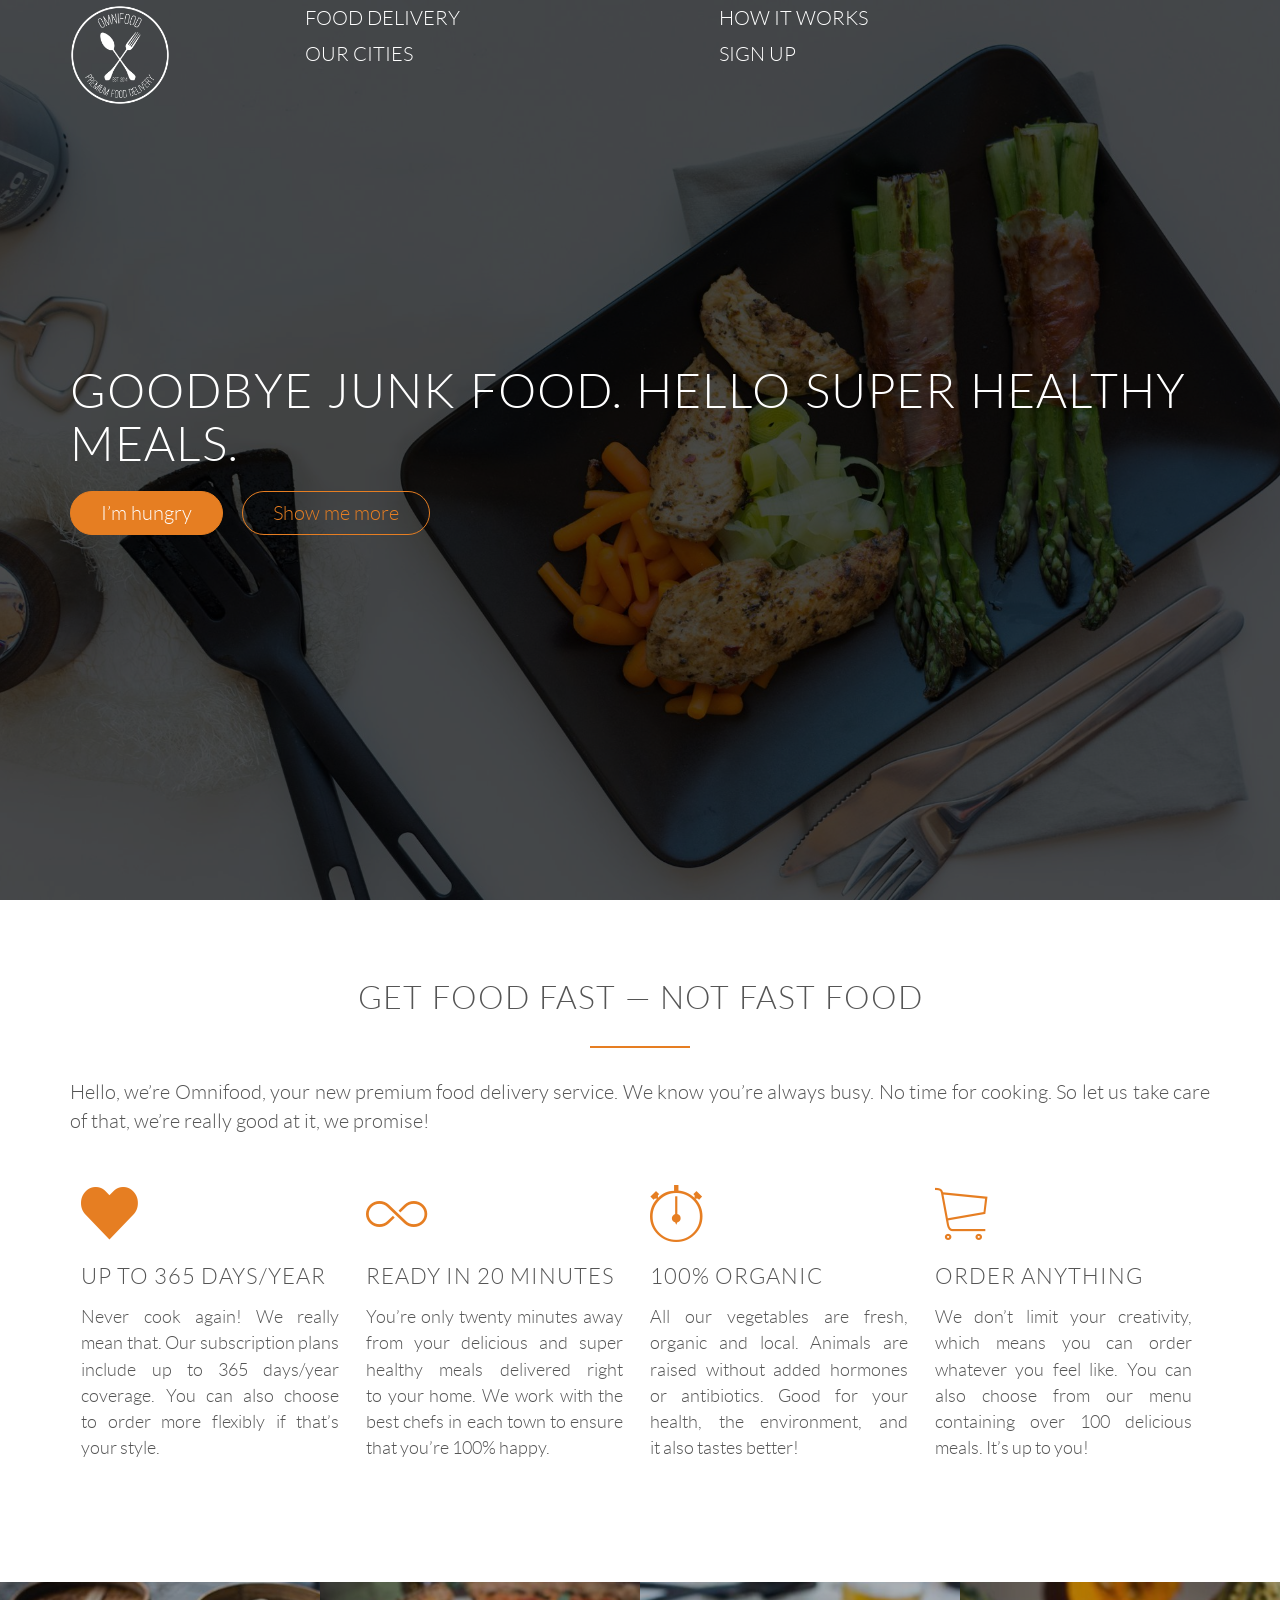
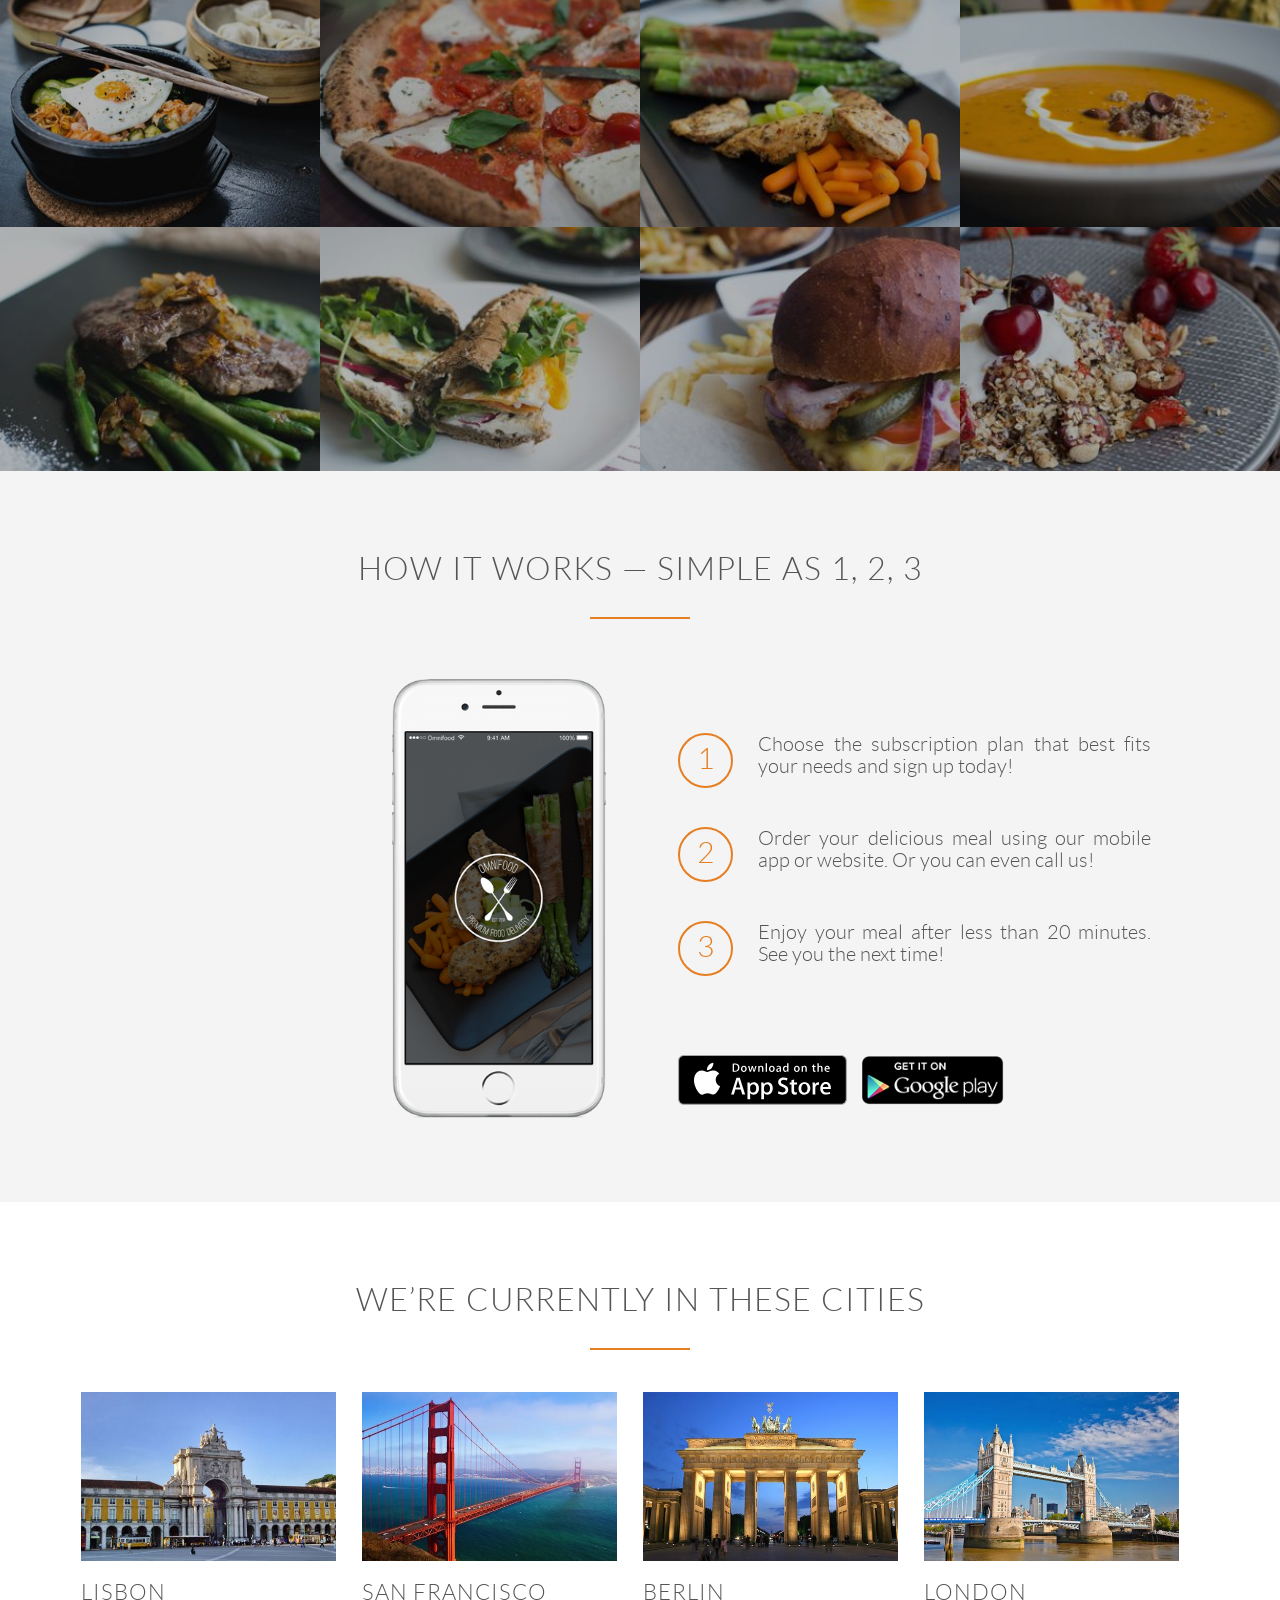
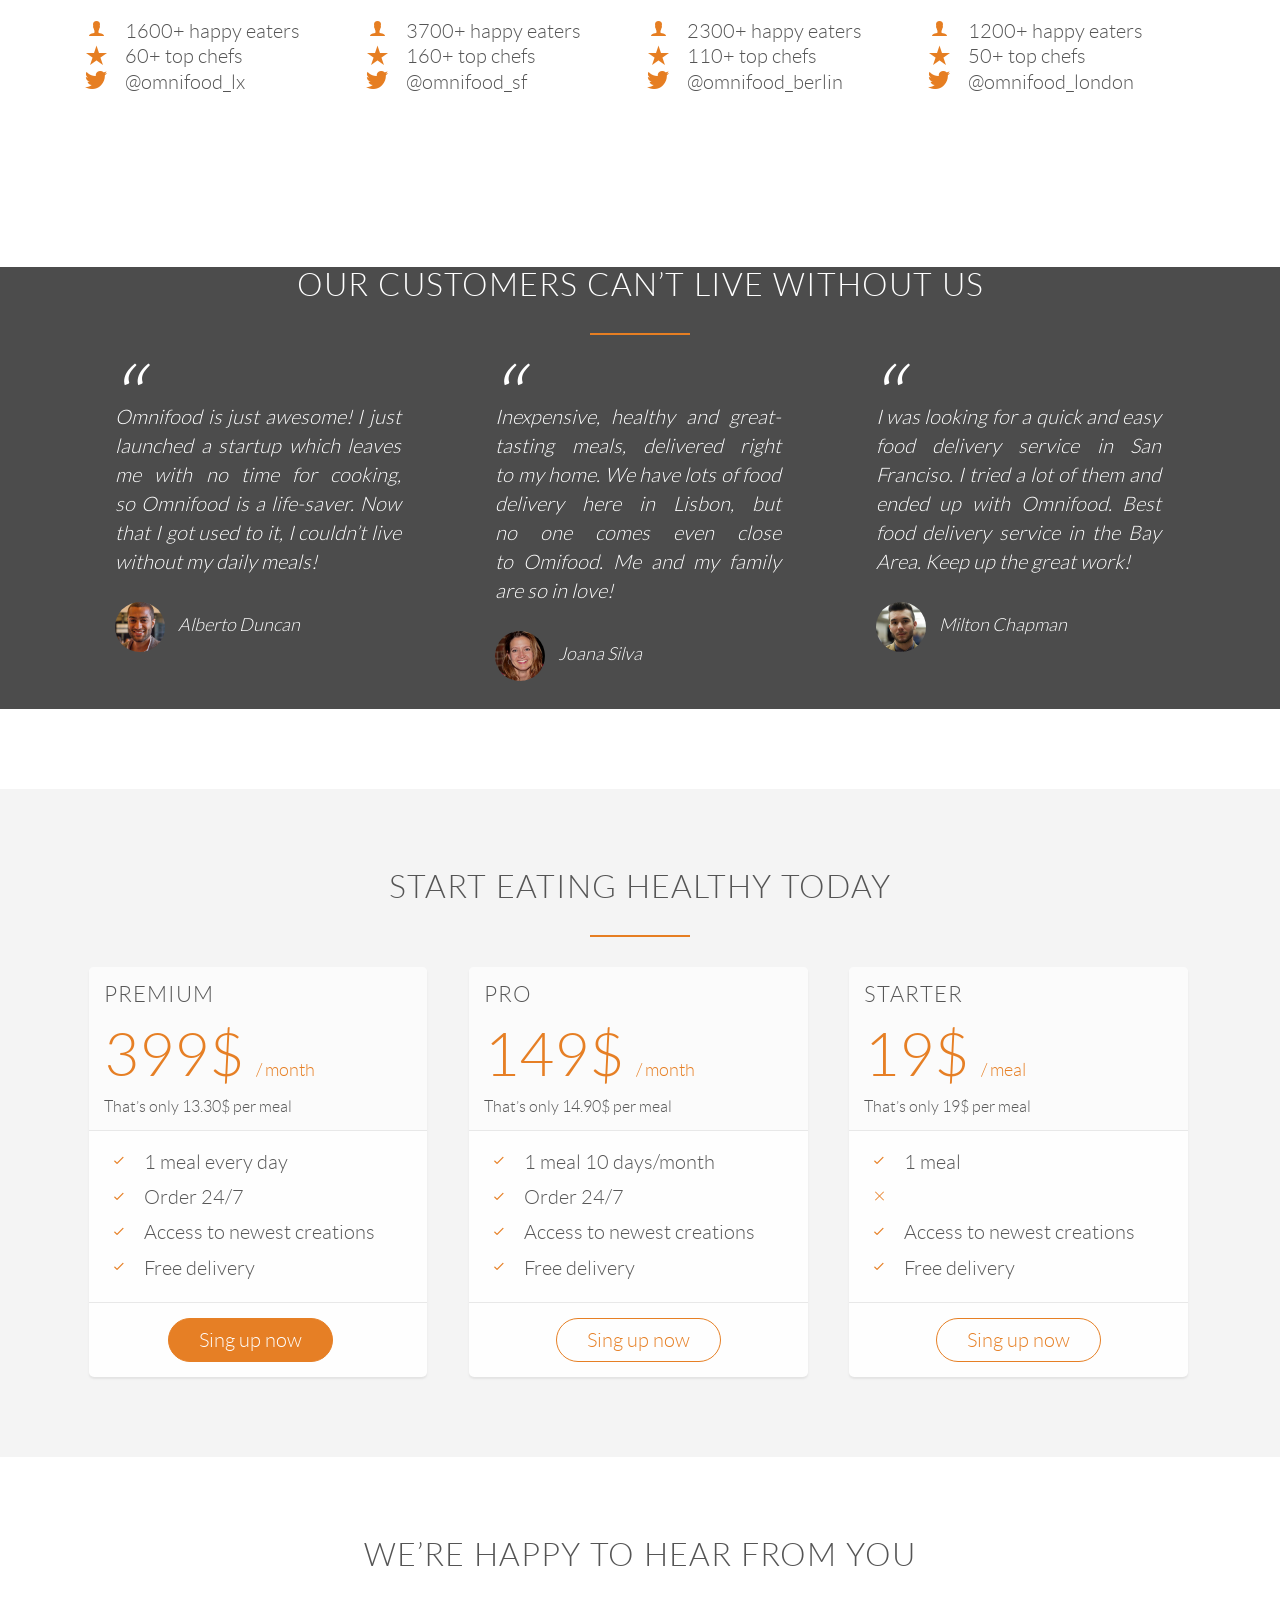
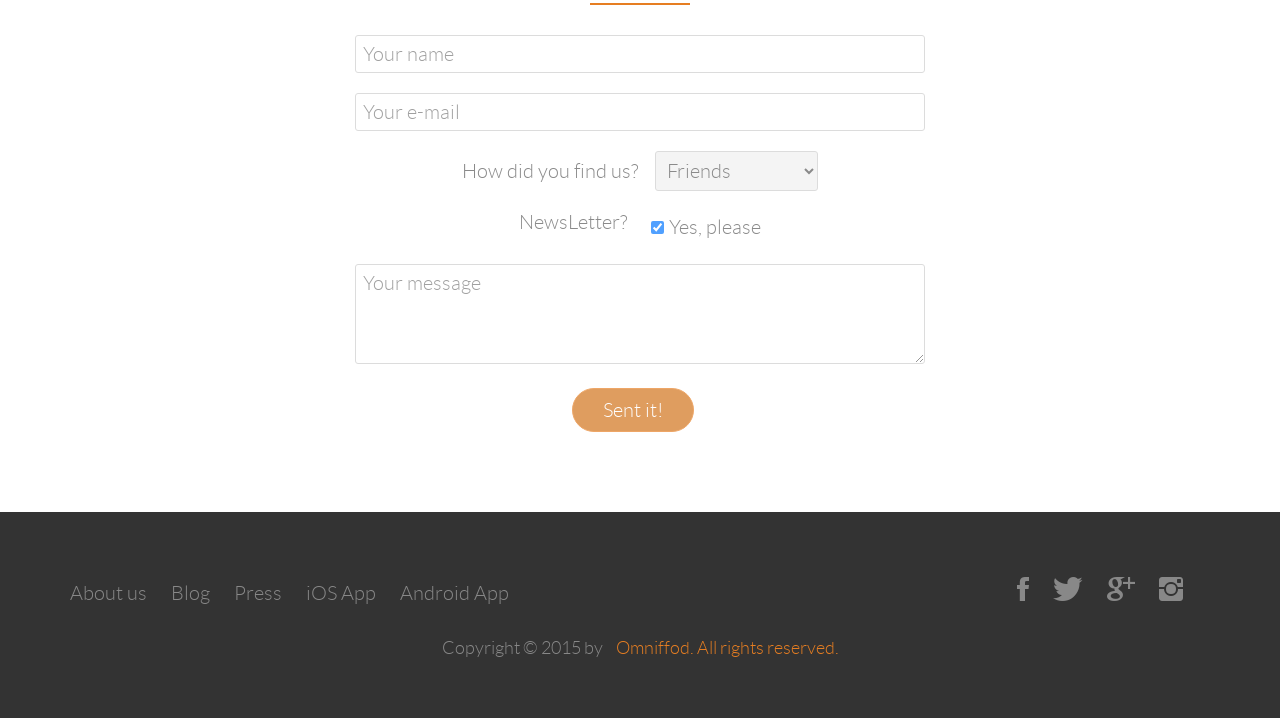
==== commit e1c0b02e: "Omnifood Site" ====
--- a/index.html
+++ b/index.html
@@ -41,7 +41,7 @@
 
   <header ><!-- header -->
 
-    <div class="head clearfix"> <!-- Знаю что это может быть лишний div - смотрите примечание в style.css строка 257 -->
+    <div class="head clearfix"> <!-- Знаю что это может быть лишний div - смотрите примечание в style.css строка 252 -->
 
       <nav>
 
--- a/resources/css/style.css
+++ b/resources/css/style.css
@@ -245,12 +245,7 @@
 .head {
     min-height: 100%;
     background: url([data-uri]);
-    background: -moz-linear-gradient(left, rgba(0,0,0,0.7) 0%, rgba(0,0,0,0.7) 100%);
-    background: -webkit-gradient(linear, left top, right top, color-stop(0%,rgba(0,0,0,0.7)), color-stop(100%,rgba(0,0,0,0.7)));
-    background: -webkit-linear-gradient(left, rgba(0,0,0,0.7) 0%,rgba(0,0,0,0.7) 100%);
-    background: -o-linear-gradient(left, rgba(0,0,0,0.7) 0%,rgba(0,0,0,0.7) 100%);
-    background: -ms-linear-gradient(left, rgba(0,0,0,0.7) 0%,rgba(0,0,0,0.7) 100%);
-    background: linear-gradient(to right, rgba(0,0,0,0.7) 0%,rgba(0,0,0,0.7) 100%);
+    background: rgba(0,0,0,0.7);
     padding: 0 0 140px 0;
 }
 
@@ -315,12 +310,7 @@
     width: 100%;
     z-index: 9;
     background: url([data-uri]);
-    background: -moz-linear-gradient(left, rgba(0,0,0,0.9) 0%, rgba(0,0,0,0.9) 100%);
-    background: -webkit-gradient(linear, left top, right top, color-stop(0%,rgba(0,0,0,0.9)), color-stop(100%,rgba(0,0,0,0.9)));
-    background: -webkit-linear-gradient(left, rgba(0,0,0,0.9) 0%,rgba(0,0,0,0.9) 100%);
-    background: -o-linear-gradient(left, rgba(0,0,0,0.9) 0%,rgba(0,0,0,0.9) 100%);
-    background: -ms-linear-gradient(left, rgba(0,0,0,0.9) 0%,rgba(0,0,0,0.9) 100%);
-    background: linear-gradient(to right, rgba(0,0,0,0.9) 0%,rgba(0,0,0,0.9) 100%);
+    background: rgba(0,0,0,0.9);
     overflow: hidden;
 }
 
@@ -407,12 +397,7 @@
     border-radius: 50%;
     z-index: 9999;
     background: url([data-uri]);
-    background: -moz-linear-gradient(left, rgba(0,0,0,0.4) 0%, rgba(0,0,0,0.4) 100%);
-    background: -webkit-gradient(linear, left top, right top, color-stop(0%,rgba(0,0,0,0.4)), color-stop(100%,rgba(0,0,0,0.4)));
-    background: -webkit-linear-gradient(left, rgba(0,0,0,0.4) 0%,rgba(0,0,0,0.4) 100%);
-    background: -o-linear-gradient(left, rgba(0,0,0,0.4) 0%,rgba(0,0,0,0.4) 100%);
-    background: -ms-linear-gradient(left, rgba(0,0,0,0.4) 0%,rgba(0,0,0,0.4) 100%);
-    background: linear-gradient(to right, rgba(0,0,0,0.4) 0%,rgba(0,0,0,0.4) 100%);
+    background: rgba(0,0,0,0.4);
 }
 
 
@@ -582,12 +567,7 @@
 
 .testimonials {
     background: url([data-uri]);
-    background: -moz-linear-gradient(left, rgba(0,0,0,0.7) 0%, rgba(0,0,0,0.7) 100%);
-    background: -webkit-gradient(linear, left top, right top, color-stop(0%,rgba(0,0,0,0.7)), color-stop(100%,rgba(0,0,0,0.7)));
-    background: -webkit-linear-gradient(left, rgba(0,0,0,0.7) 0%,rgba(0,0,0,0.7) 100%);
-    background: -o-linear-gradient(left, rgba(0,0,0,0.7) 0%,rgba(0,0,0,0.7) 100%);
-    background: -ms-linear-gradient(left, rgba(0,0,0,0.7) 0%,rgba(0,0,0,0.7) 100%);
-    background: linear-gradient(to right, rgba(0,0,0,0.7) 0%,rgba(0,0,0,0.7) 100%);
+    background: rgba(0,0,0,0.7);
     margin: 0;
     padding-bottom: 20px;
 }
--- a/resources/css/responsive.css
+++ b/resources/css/responsive.css
@@ -278,8 +278,15 @@
 
 @media only screen and (max-width: 480px) {
 
-.works-step-description {
-		width: 70%;
+	.works-step-number {
+		height: 35px;
+		width: 35px;
+		margin-right: 9px;
+		padding: 3px 5px 3px 4px;
+	}
+
+	.works-step-description {
+		width: 75%;
 	}	
 
 }
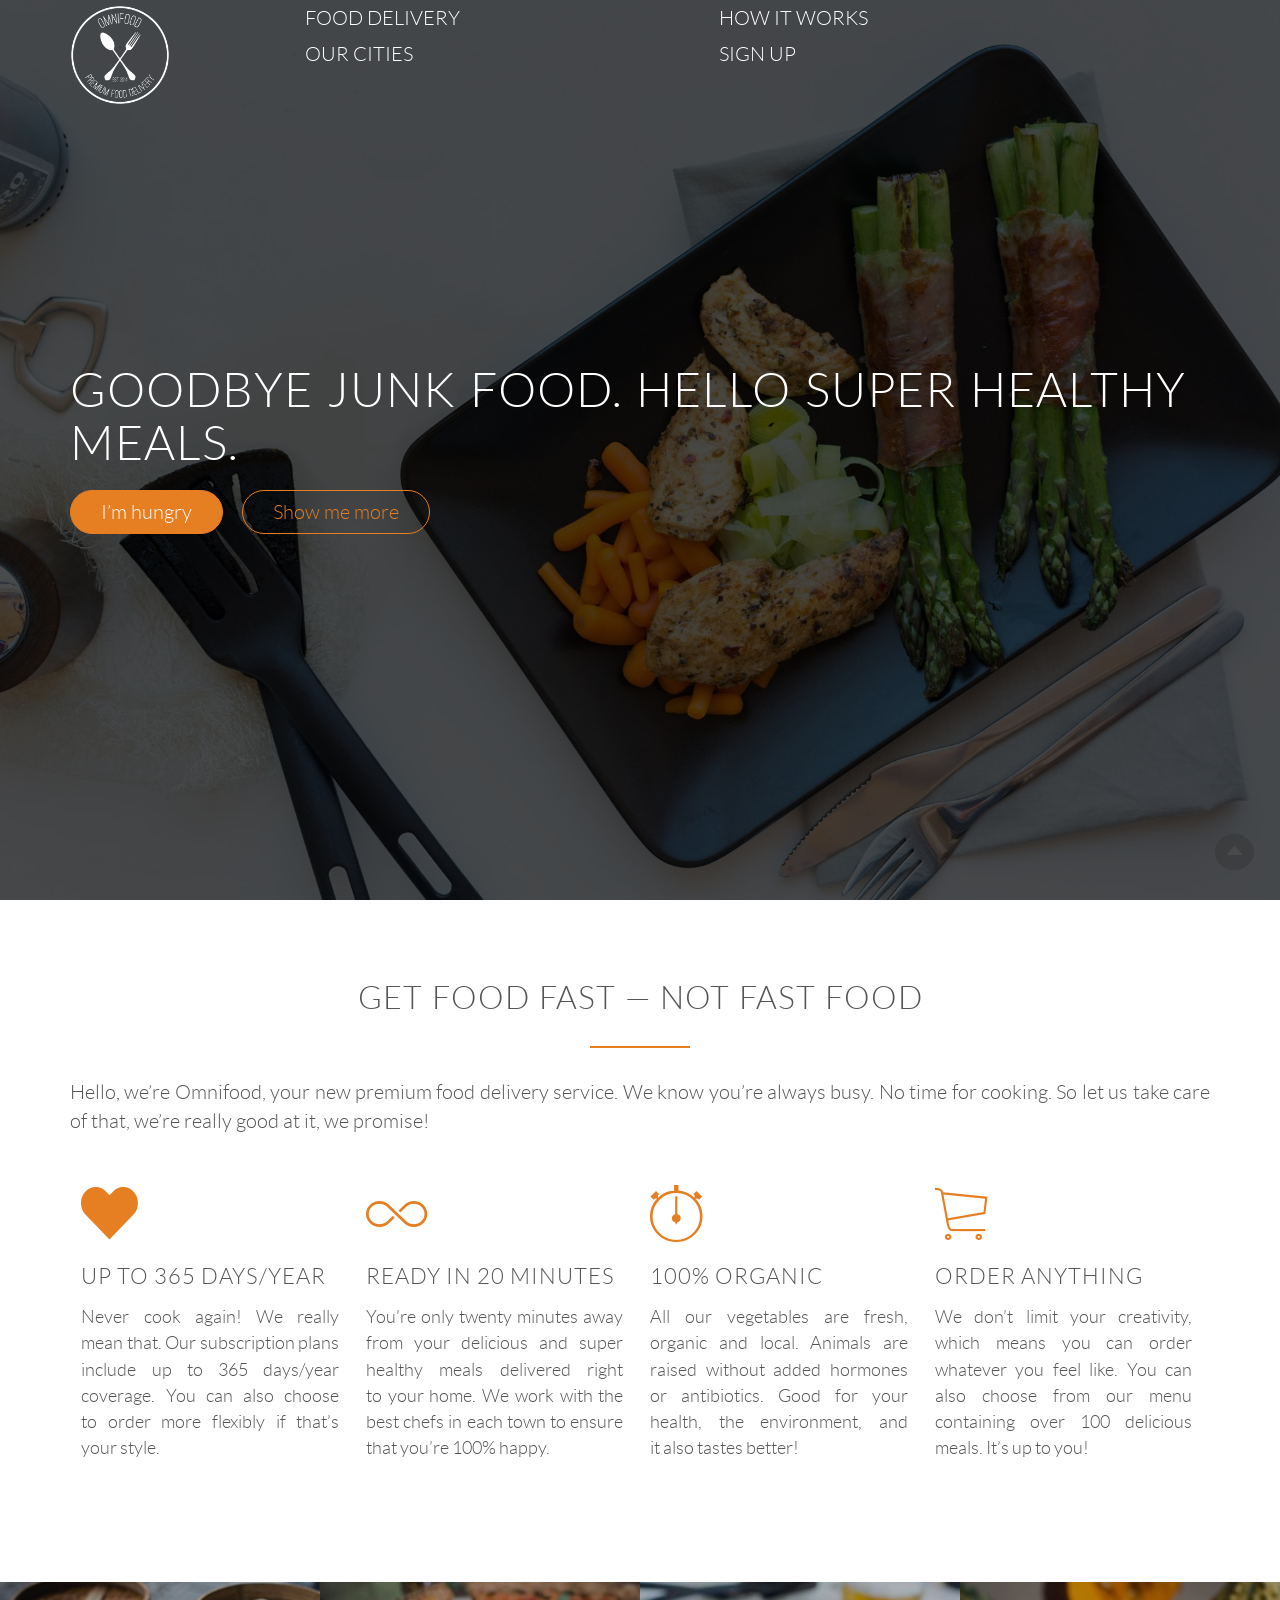
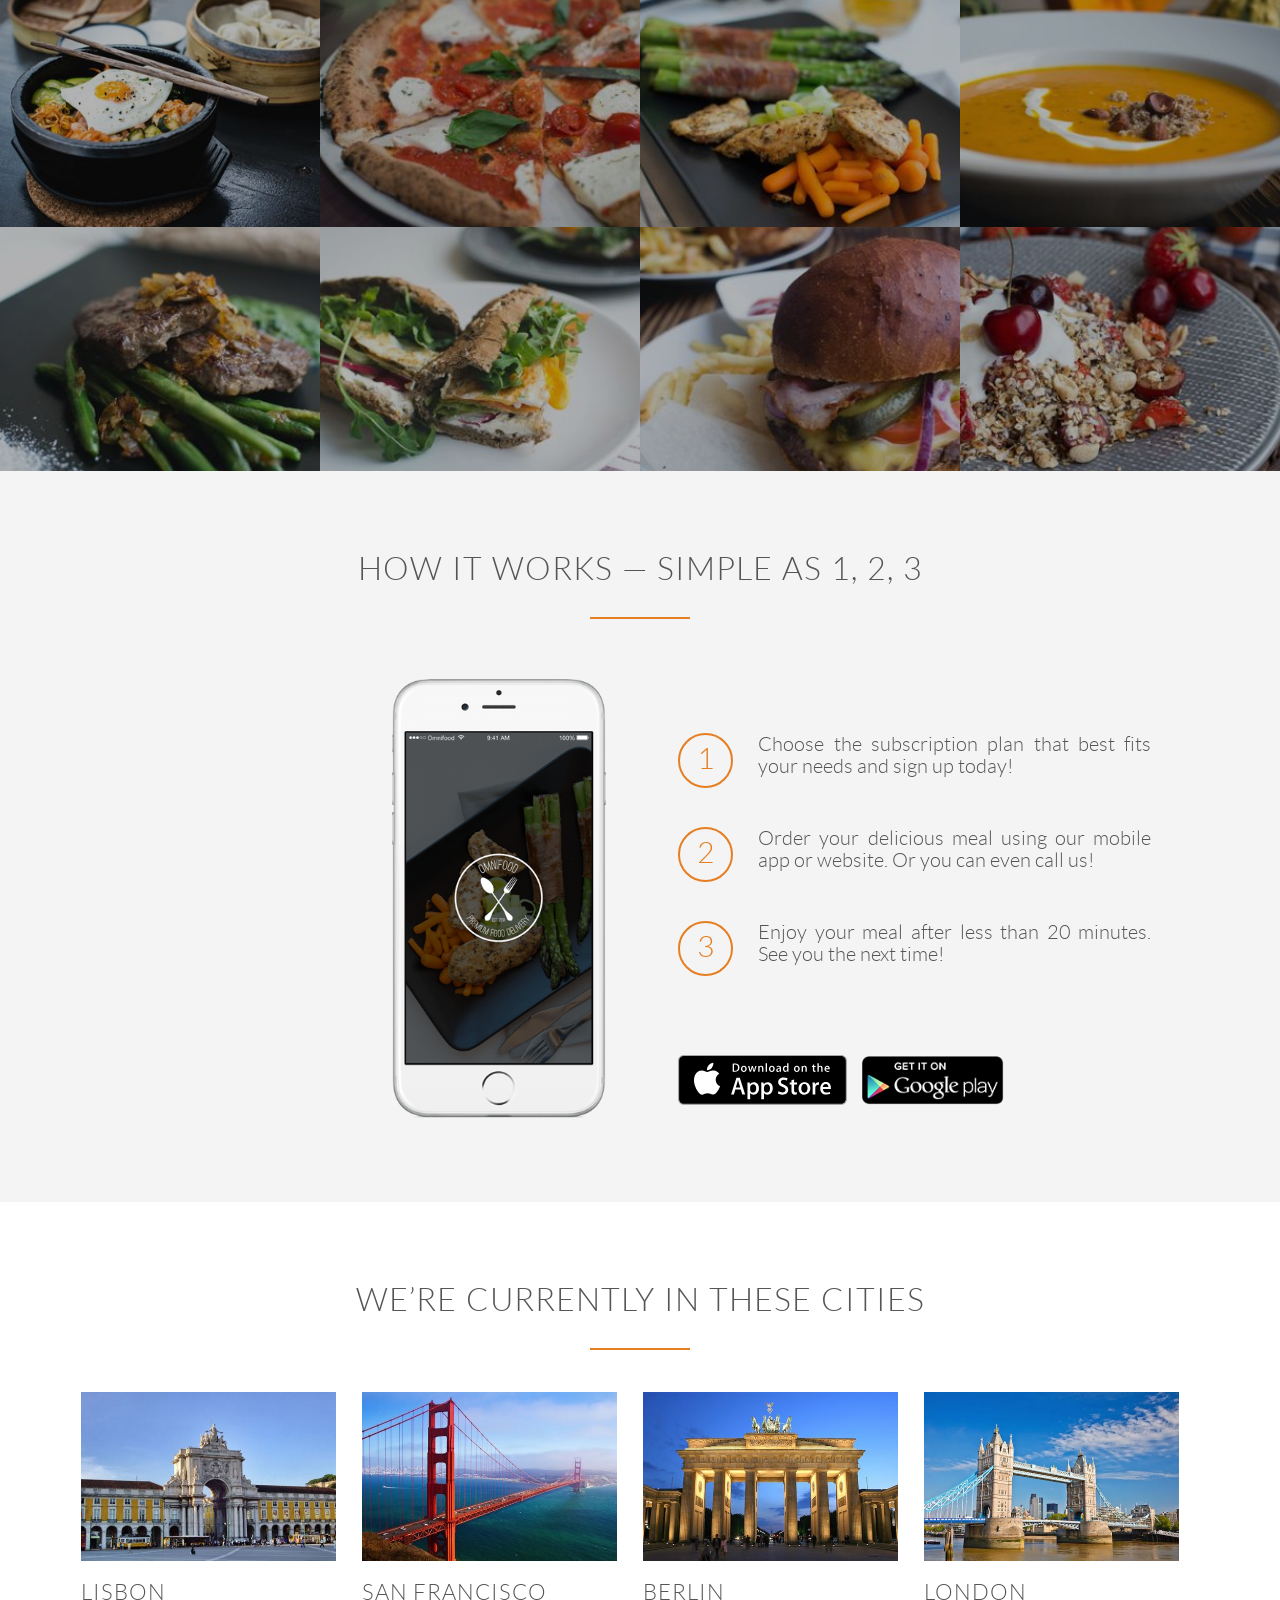
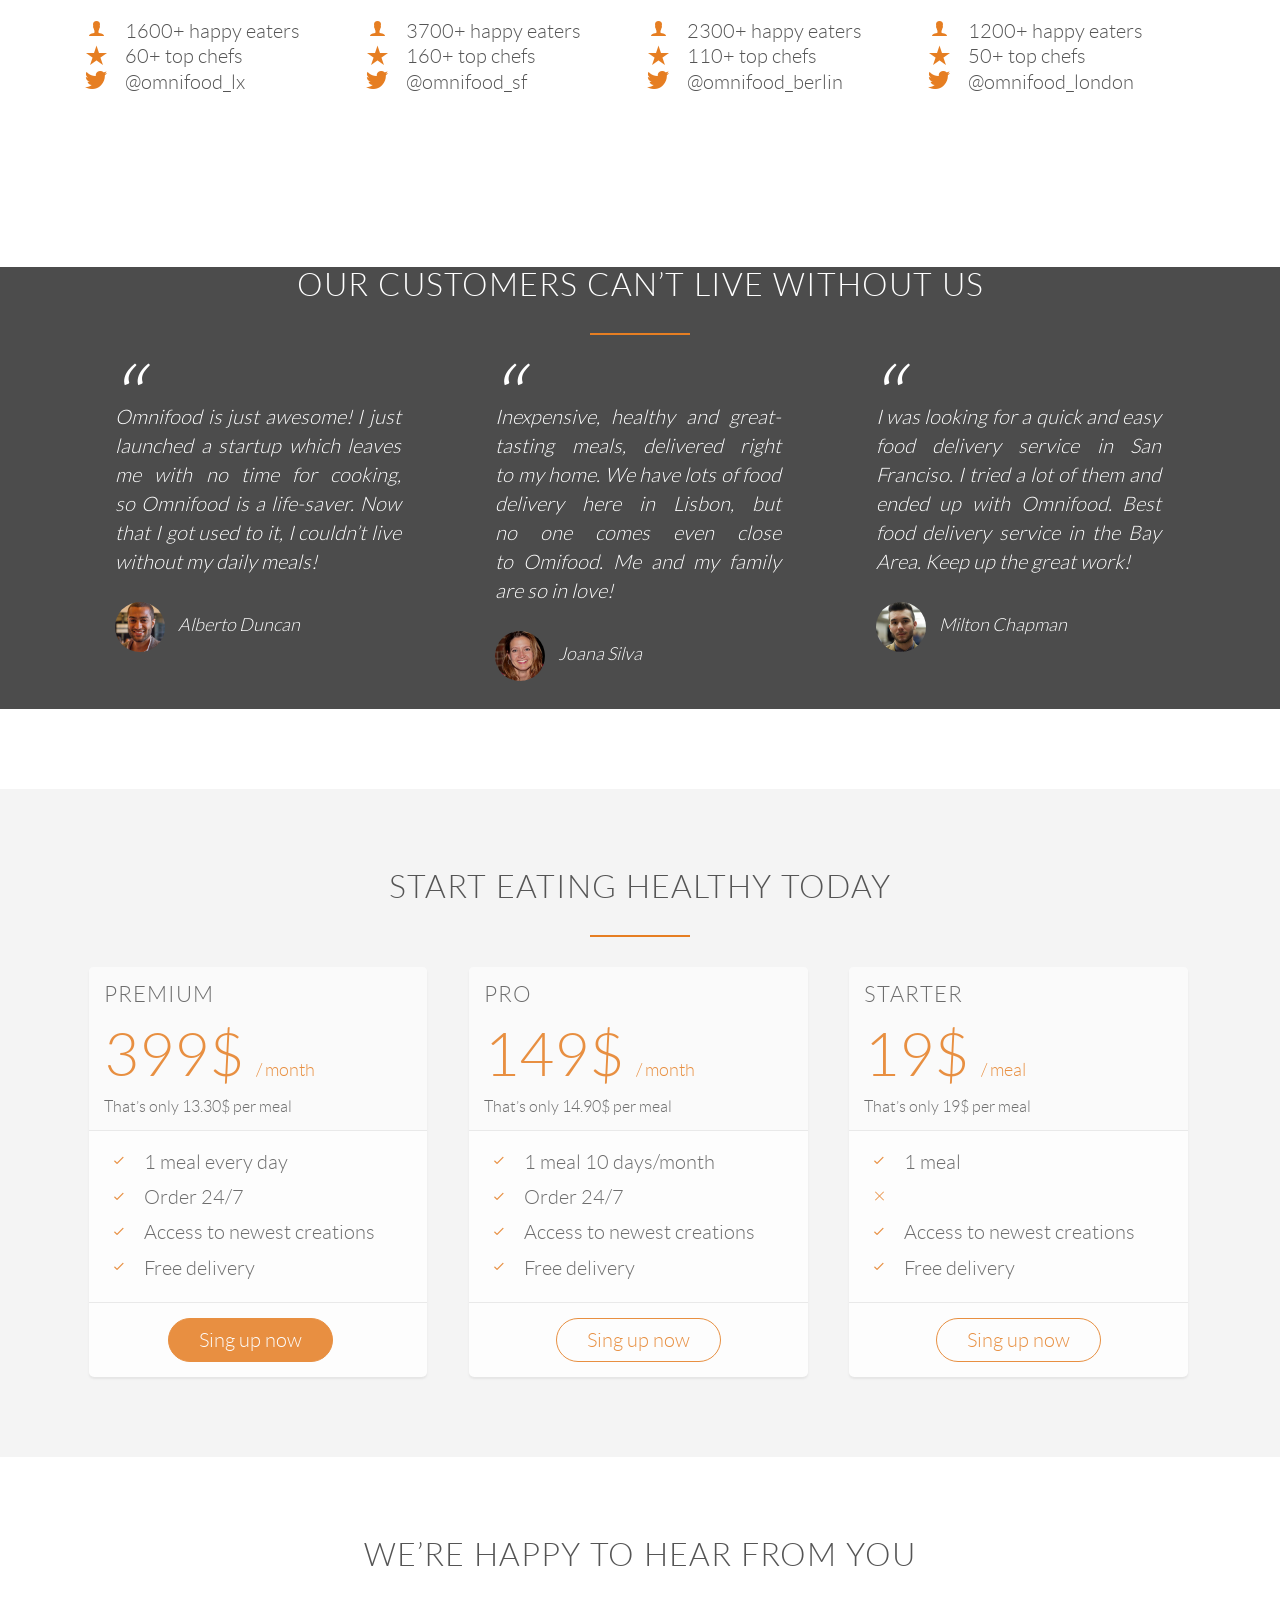
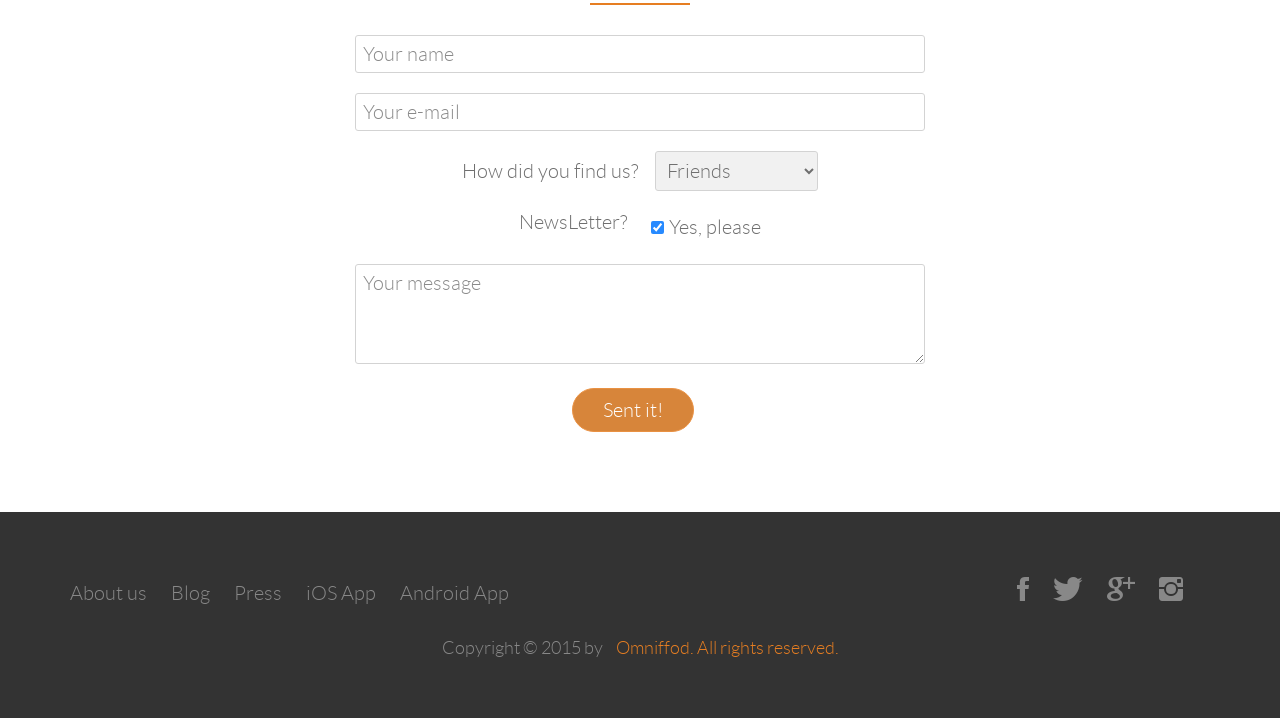
==== commit 9a144d27: "Omnifood Site" ====
--- a/index.html
+++ b/index.html
@@ -7,7 +7,7 @@
   <meta http-equiv="X-UA-Compatible" content="IE=edge" />
   <meta name="viewport" content="width=device-width, initial-scale=1.0"> 
 
-  <meta name="description" content="Omnifood is a premium food delivery service with the mission to bring affordable and healty meals to as many people as possible.">
+  <meta name="description" content="Omnifood Postolenko.">
 
   <link rel="stylesheet" type="text/css" href="vendors/css/normalize.css">
   <link rel="stylesheet" type="text/css" href="vendors/css/ionicons.css">
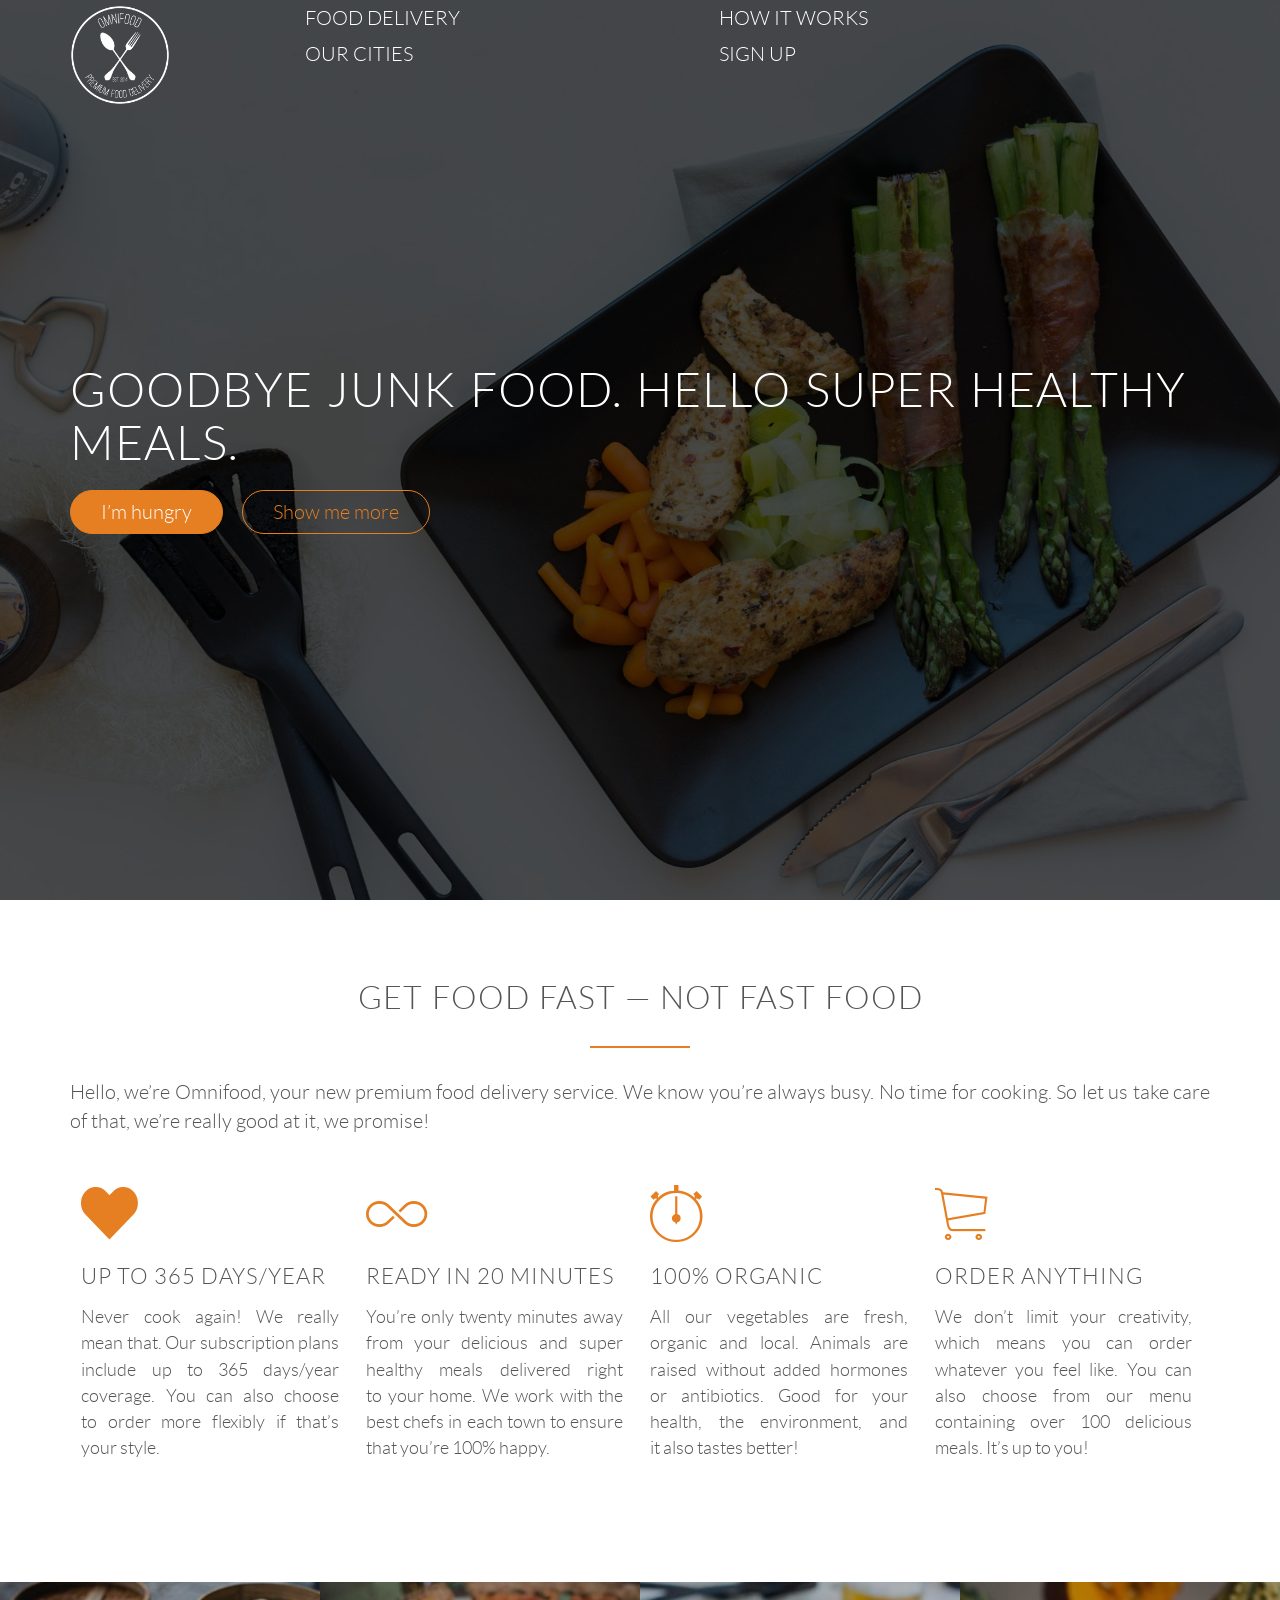
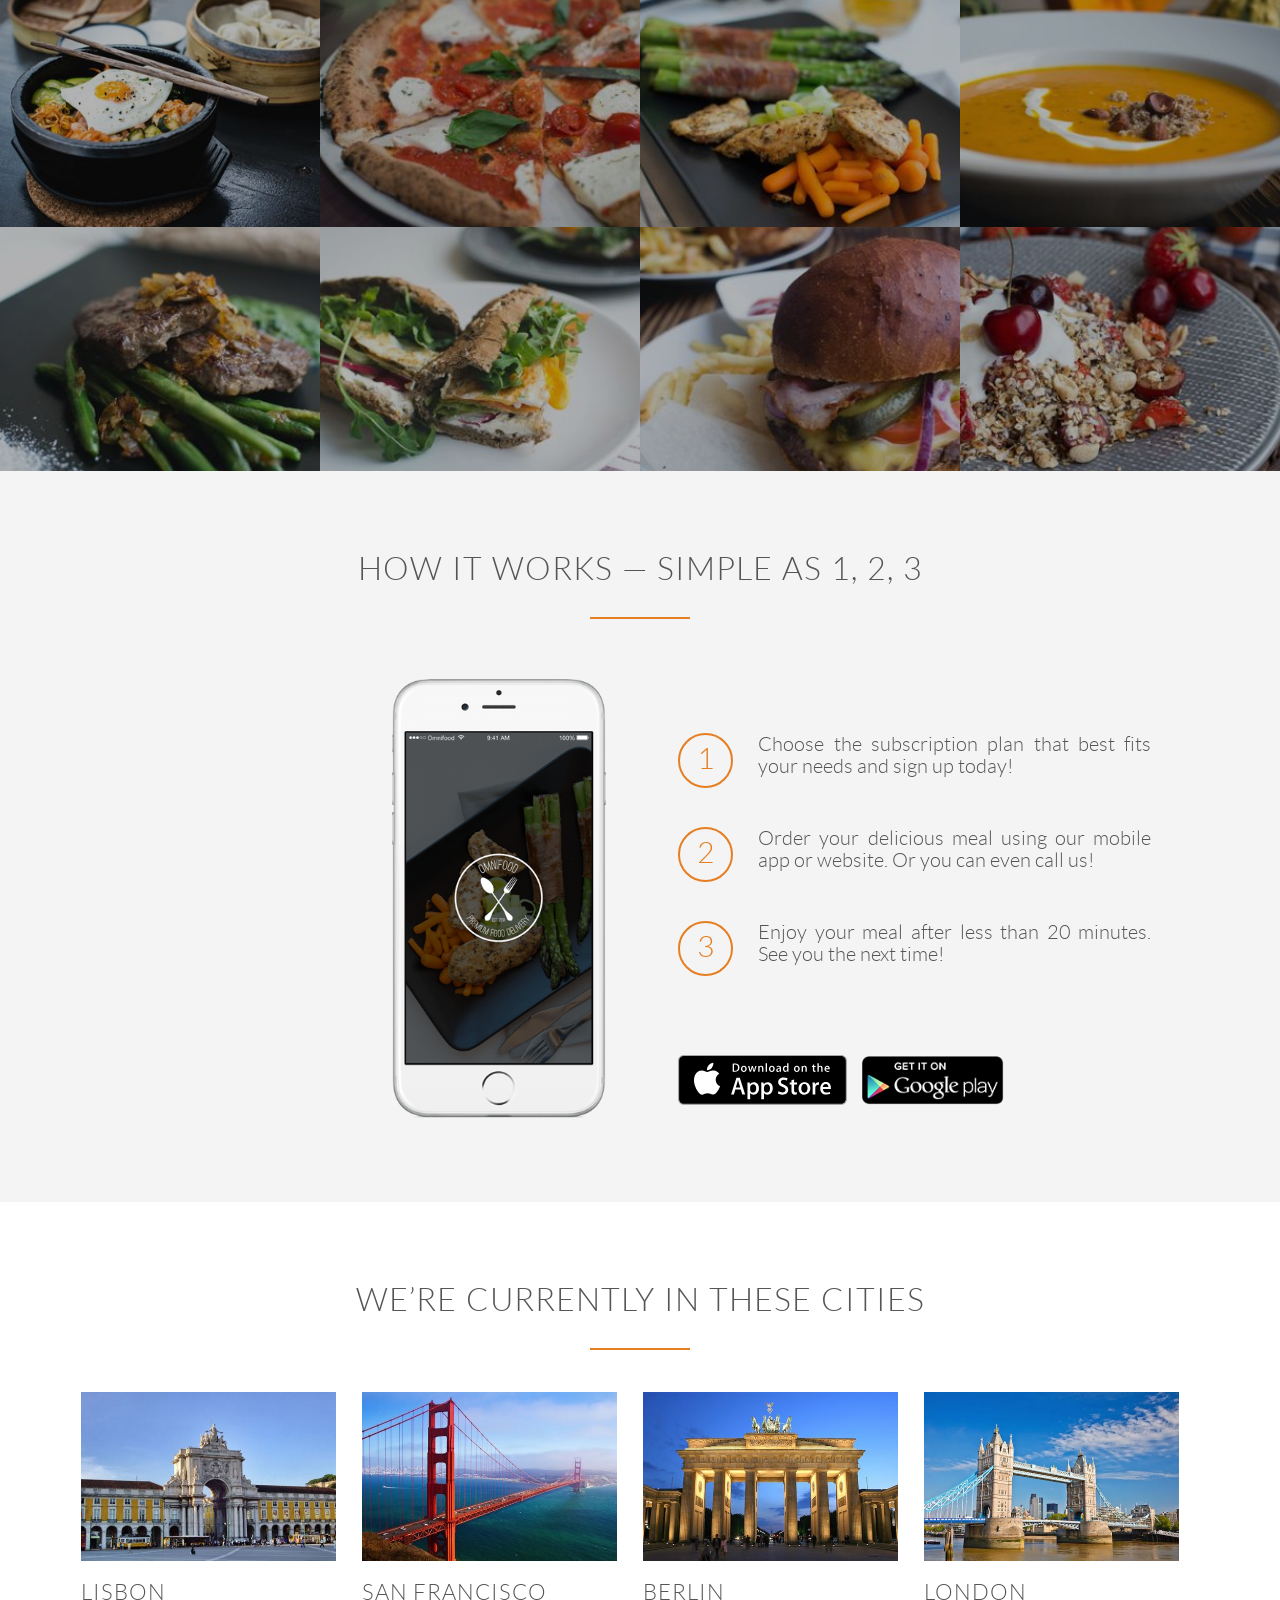
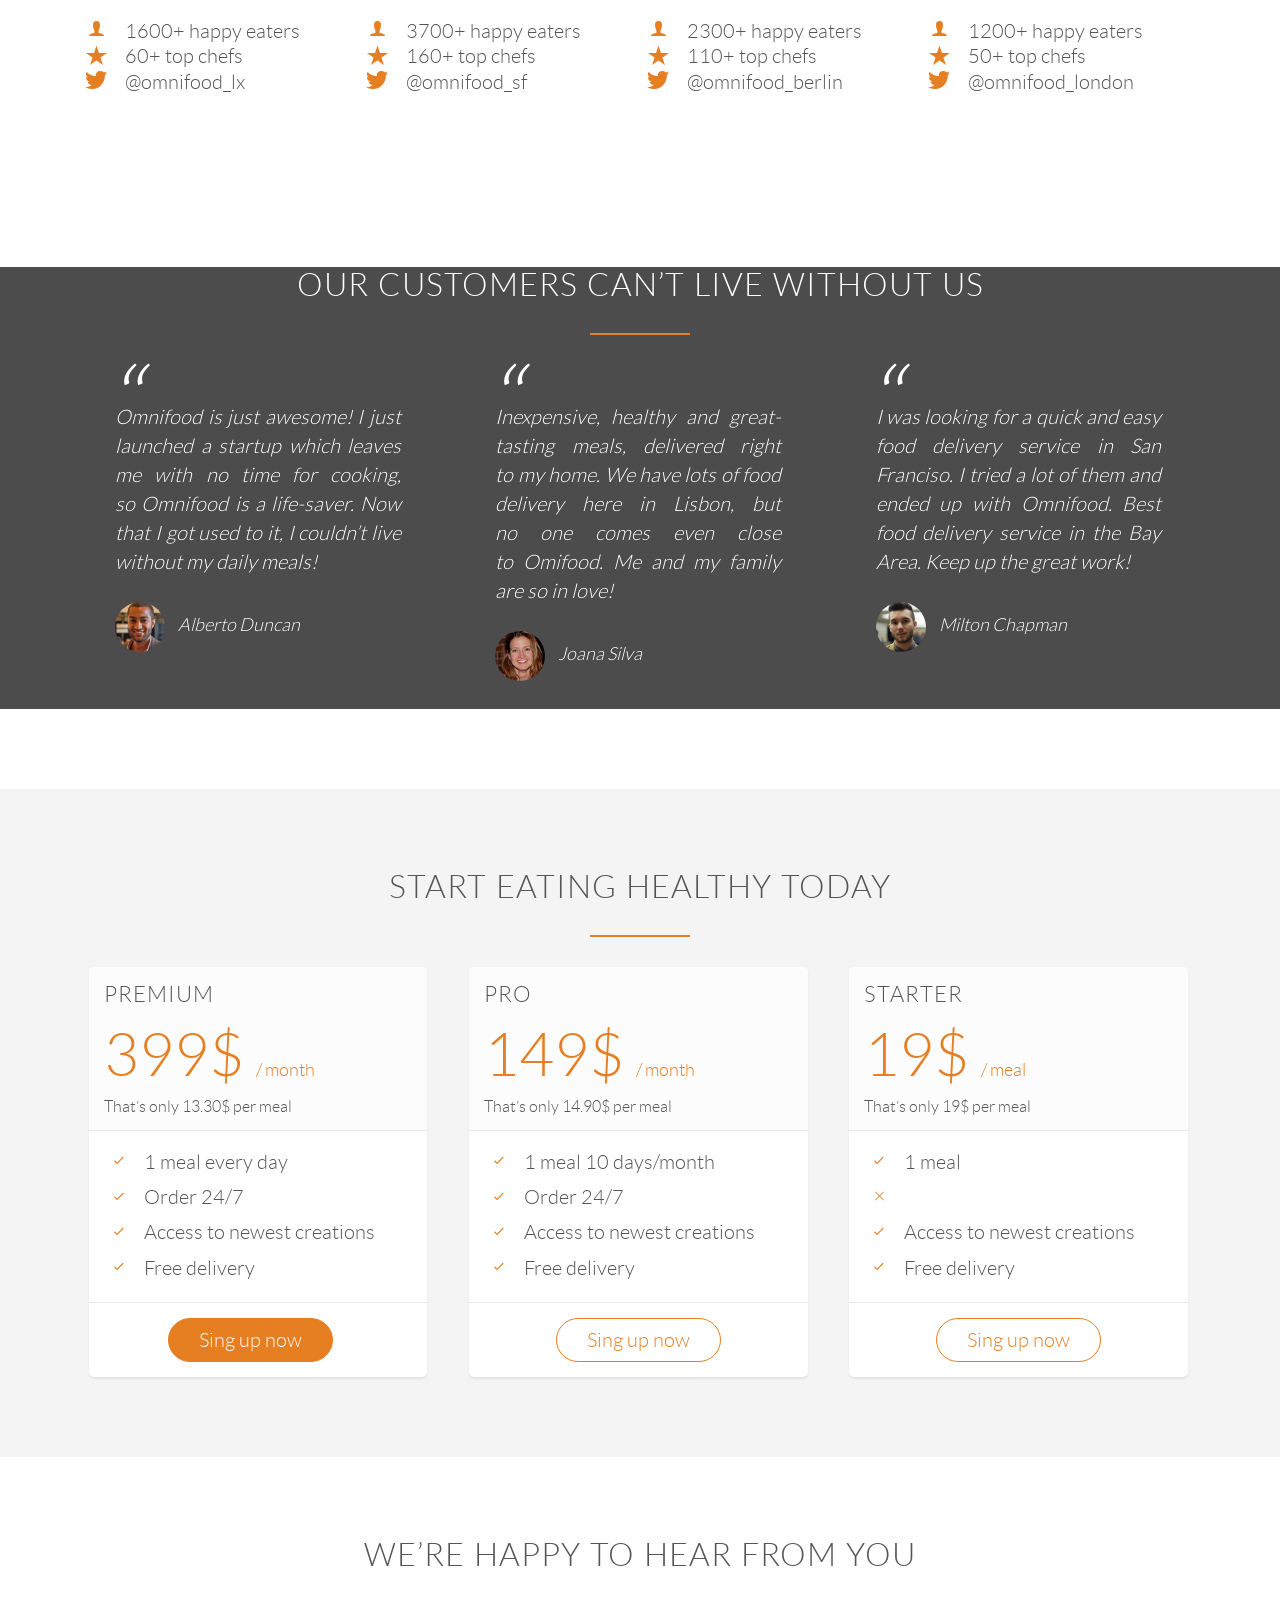
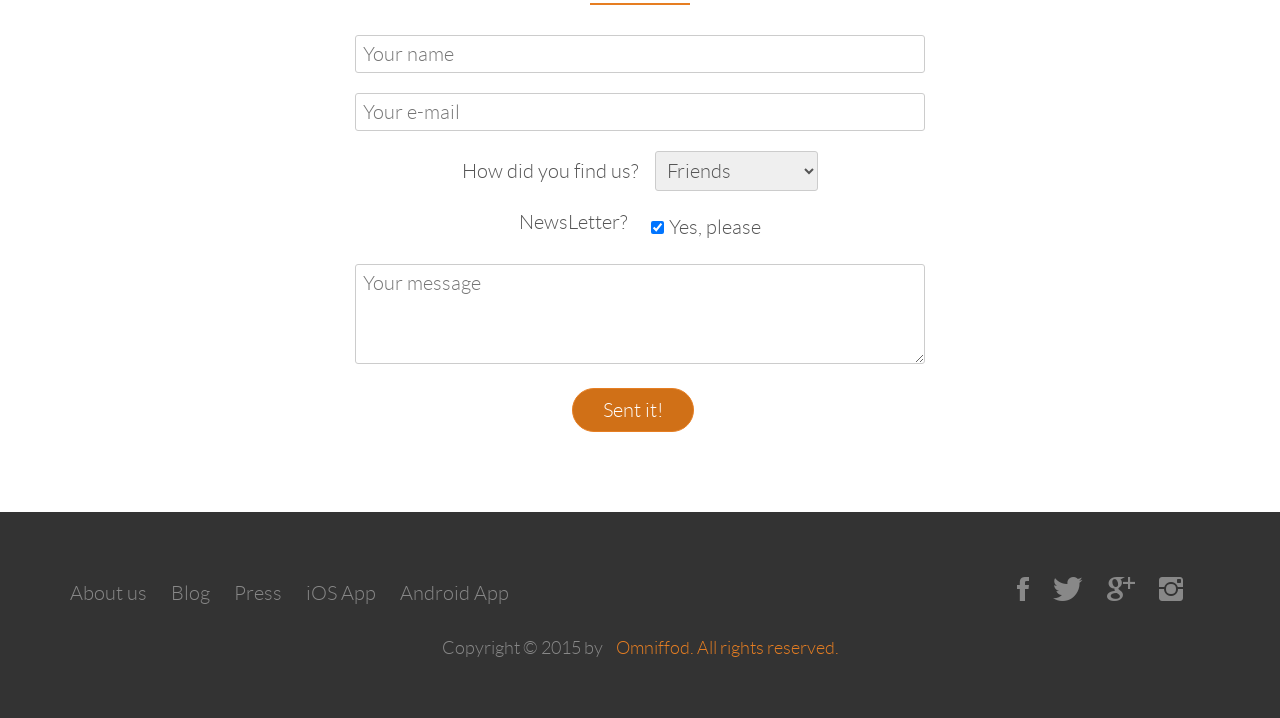
==== commit 2d2c5ab8: "Omnifood Site" ====
--- a/index.html
+++ b/index.html
@@ -7,7 +7,7 @@
   <meta http-equiv="X-UA-Compatible" content="IE=edge" />
   <meta name="viewport" content="width=device-width, initial-scale=1.0"> 
 
-  <meta name="description" content="Omnifood Postolenko.">
+  <meta name="description" content="Omnifood Postolenko GitHub .Omnifood is a premium food delivery service with the mission to bring affordable and healty meals to as many people as possible.">
 
   <link rel="stylesheet" type="text/css" href="vendors/css/normalize.css">
   <link rel="stylesheet" type="text/css" href="vendors/css/ionicons.css">
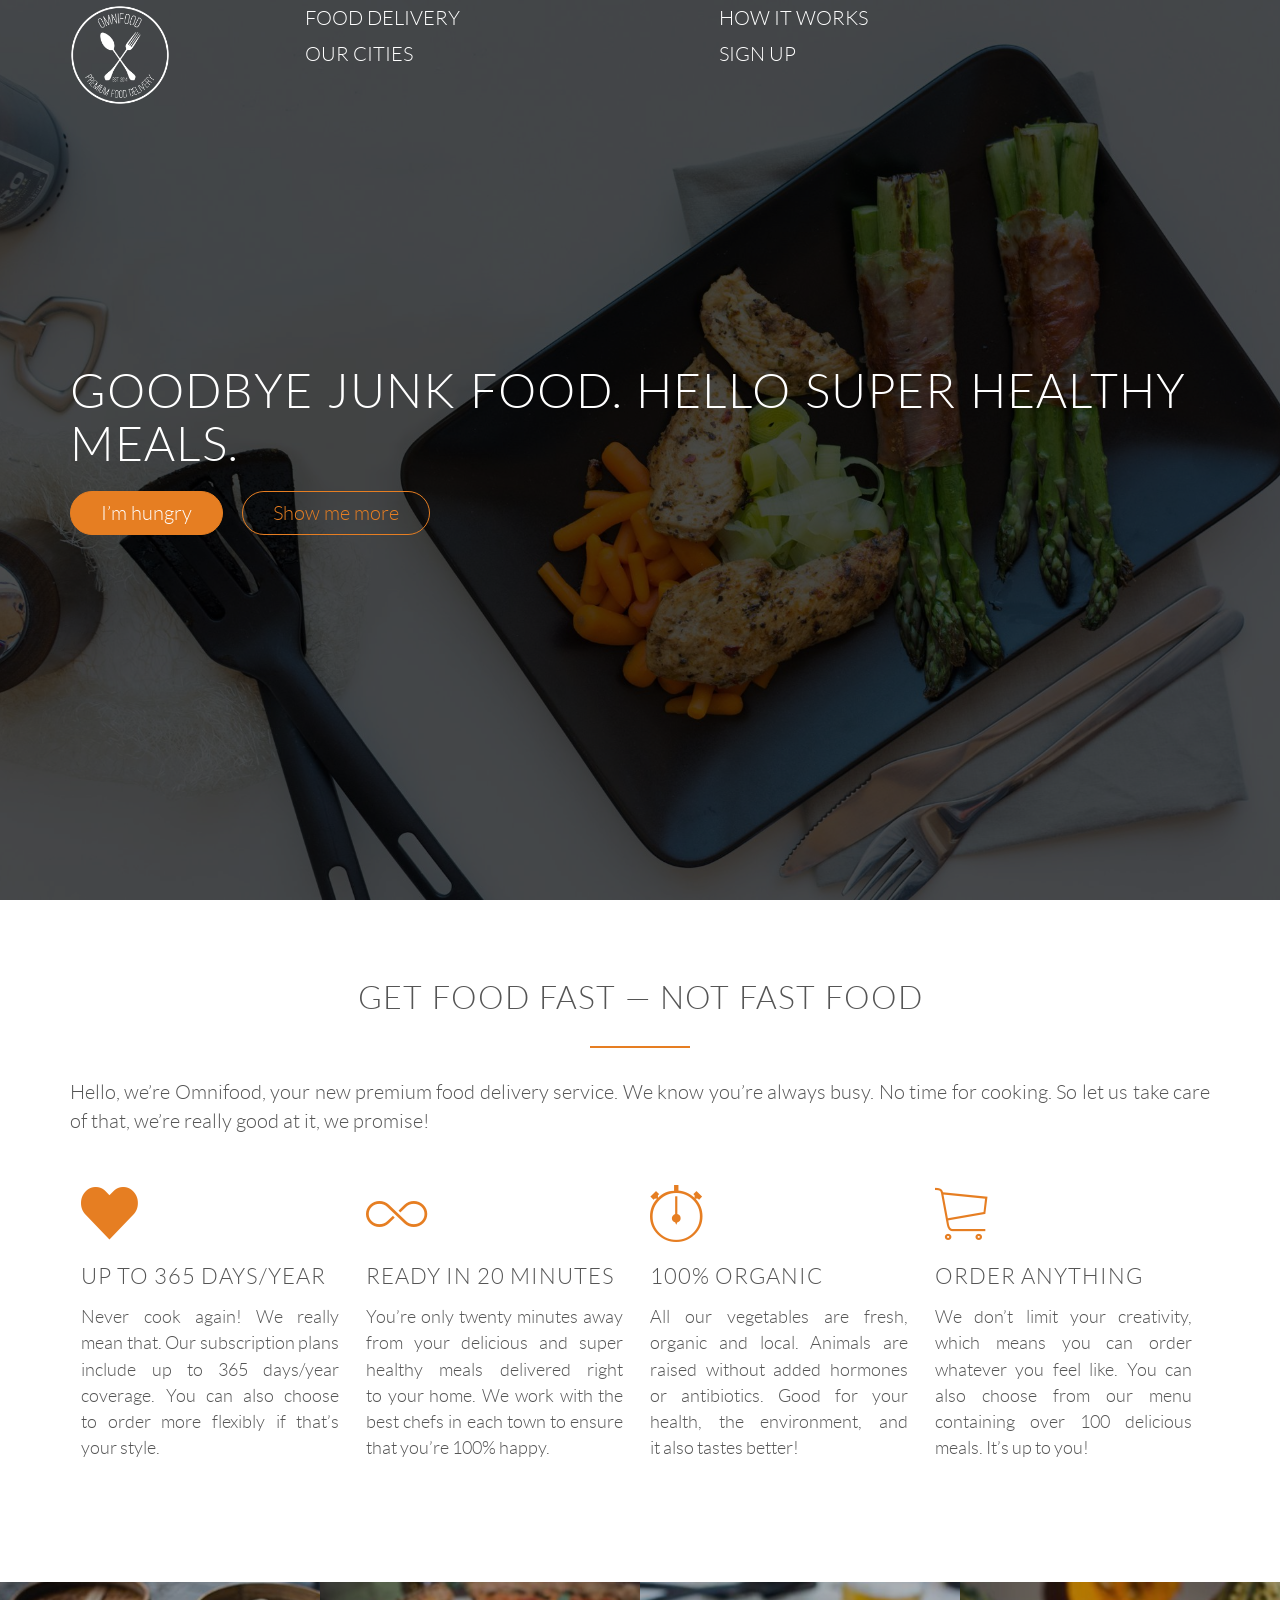
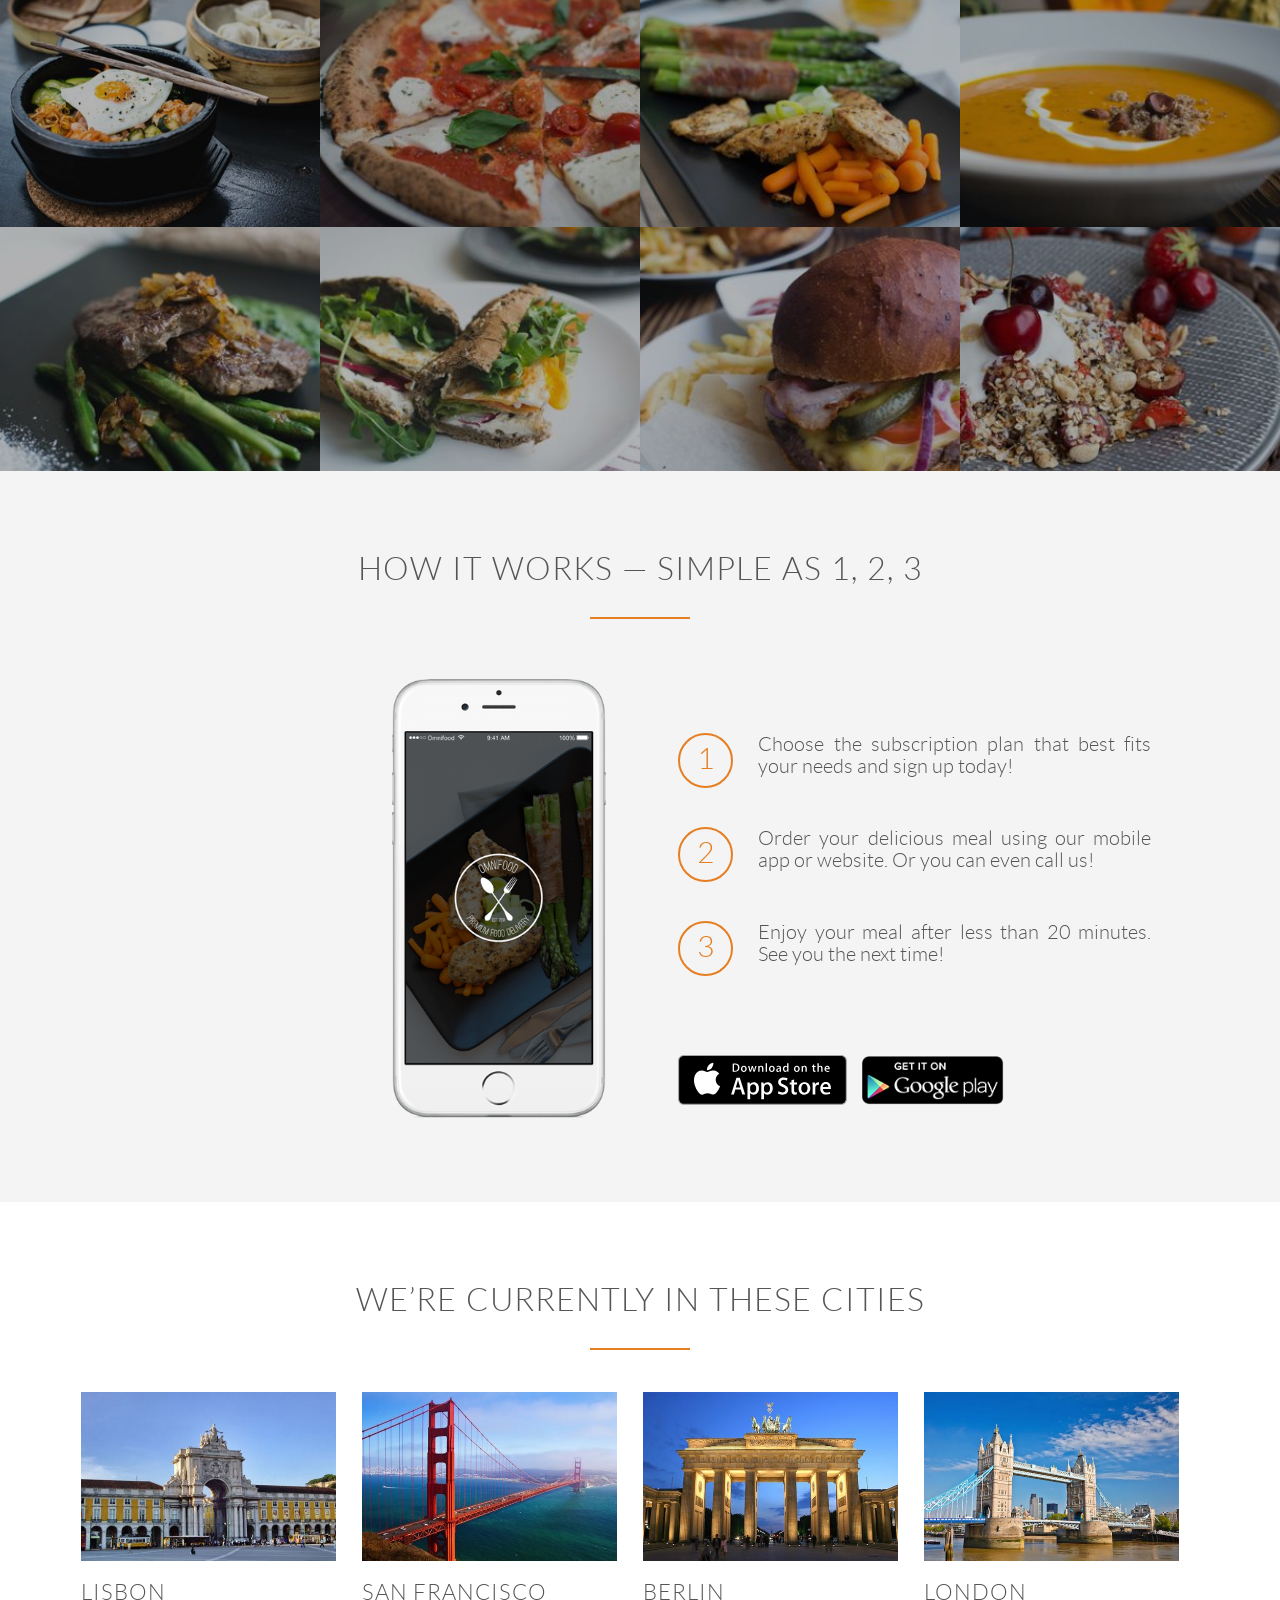
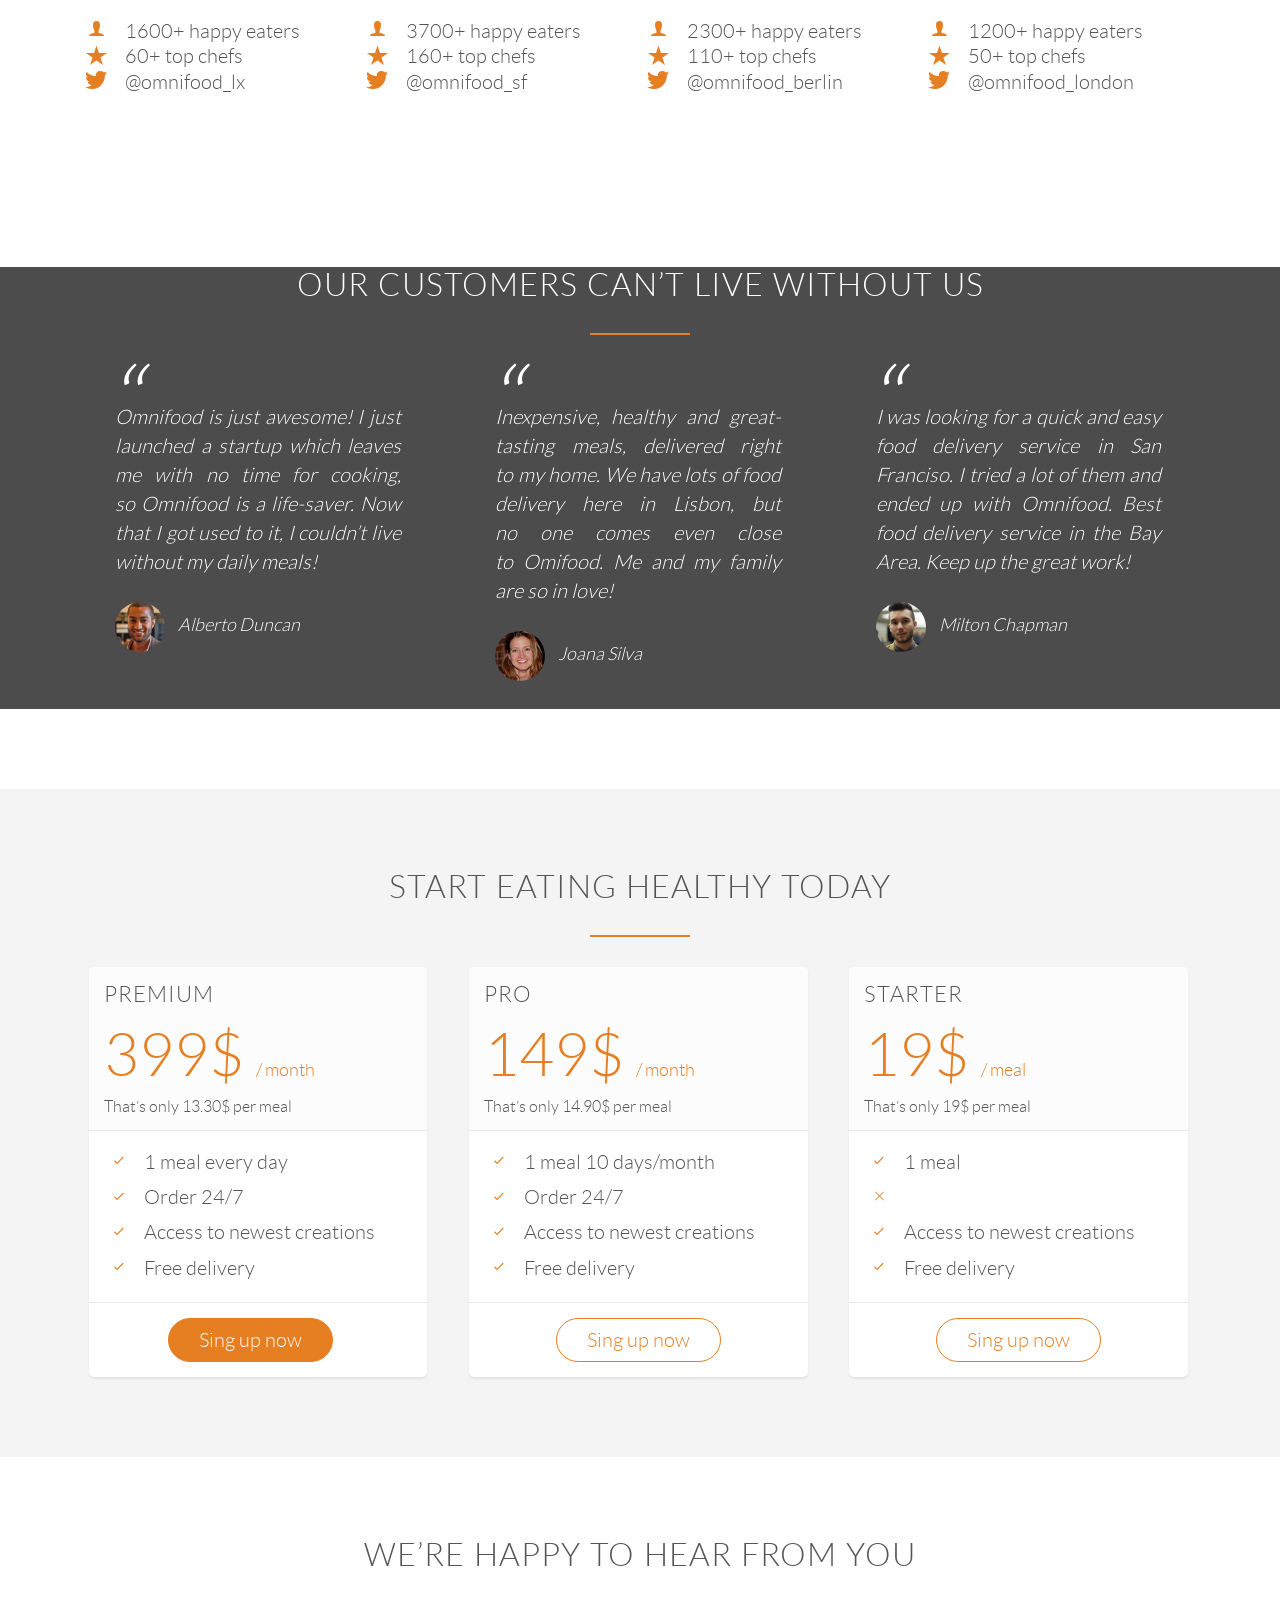
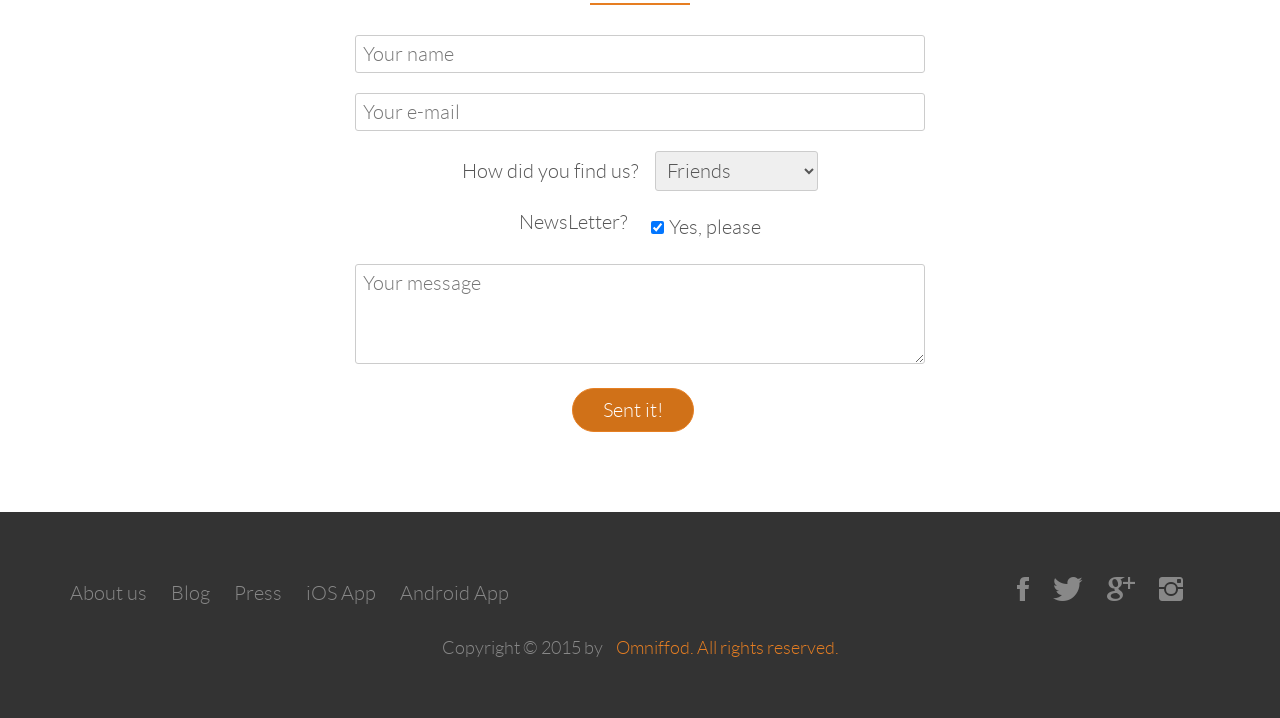
==== commit e592dc0a: "Omnifood Site" ====
--- a/index.html
+++ b/index.html
@@ -7,7 +7,7 @@
   <meta http-equiv="X-UA-Compatible" content="IE=edge" />
   <meta name="viewport" content="width=device-width, initial-scale=1.0"> 
 
-  <meta name="description" content="Omnifood Postolenko GitHub .Omnifood is a premium food delivery service with the mission to bring affordable and healty meals to as many people as possible.">
+  <meta name="description" content="Omnifood Postolenko Denis GitHub. Omnifood is a premium food delivery service with the mission to bring affordable and healty meals to as many people as possible.">
 
   <link rel="stylesheet" type="text/css" href="vendors/css/normalize.css">
   <link rel="stylesheet" type="text/css" href="vendors/css/ionicons.css">
@@ -37,9 +37,23 @@
   <title>Omnifood</title>
 
 </head>
+
+<script>
+
+  (function(i,s,o,g,r,a,m){i['GoogleAnalyticsObject']=r;i[r]=i[r]||function(){
+  (i[r].q=i[r].q||[]).push(arguments)},i[r].l=1*new Date();a=s.createElement(o),
+  m=s.getElementsByTagName(o)[0];a.async=1;a.src=g;m.parentNode.insertBefore(a,m)
+  })(window,document,'script','//www.google-analytics.com/analytics.js','ga');
+
+  ga('create', 'UA-65062101-1', 'auto');
+  ga('require', 'linkid', 'linkid.js');
+  ga('send', 'pageview');
+
+</script>
+
 <body>
 
-  <header ><!-- header -->
+  <header><!-- header -->
 
     <div class="head clearfix"> <!-- Знаю что это может быть лишний div - смотрите примечание в style.css строка 252 -->
 
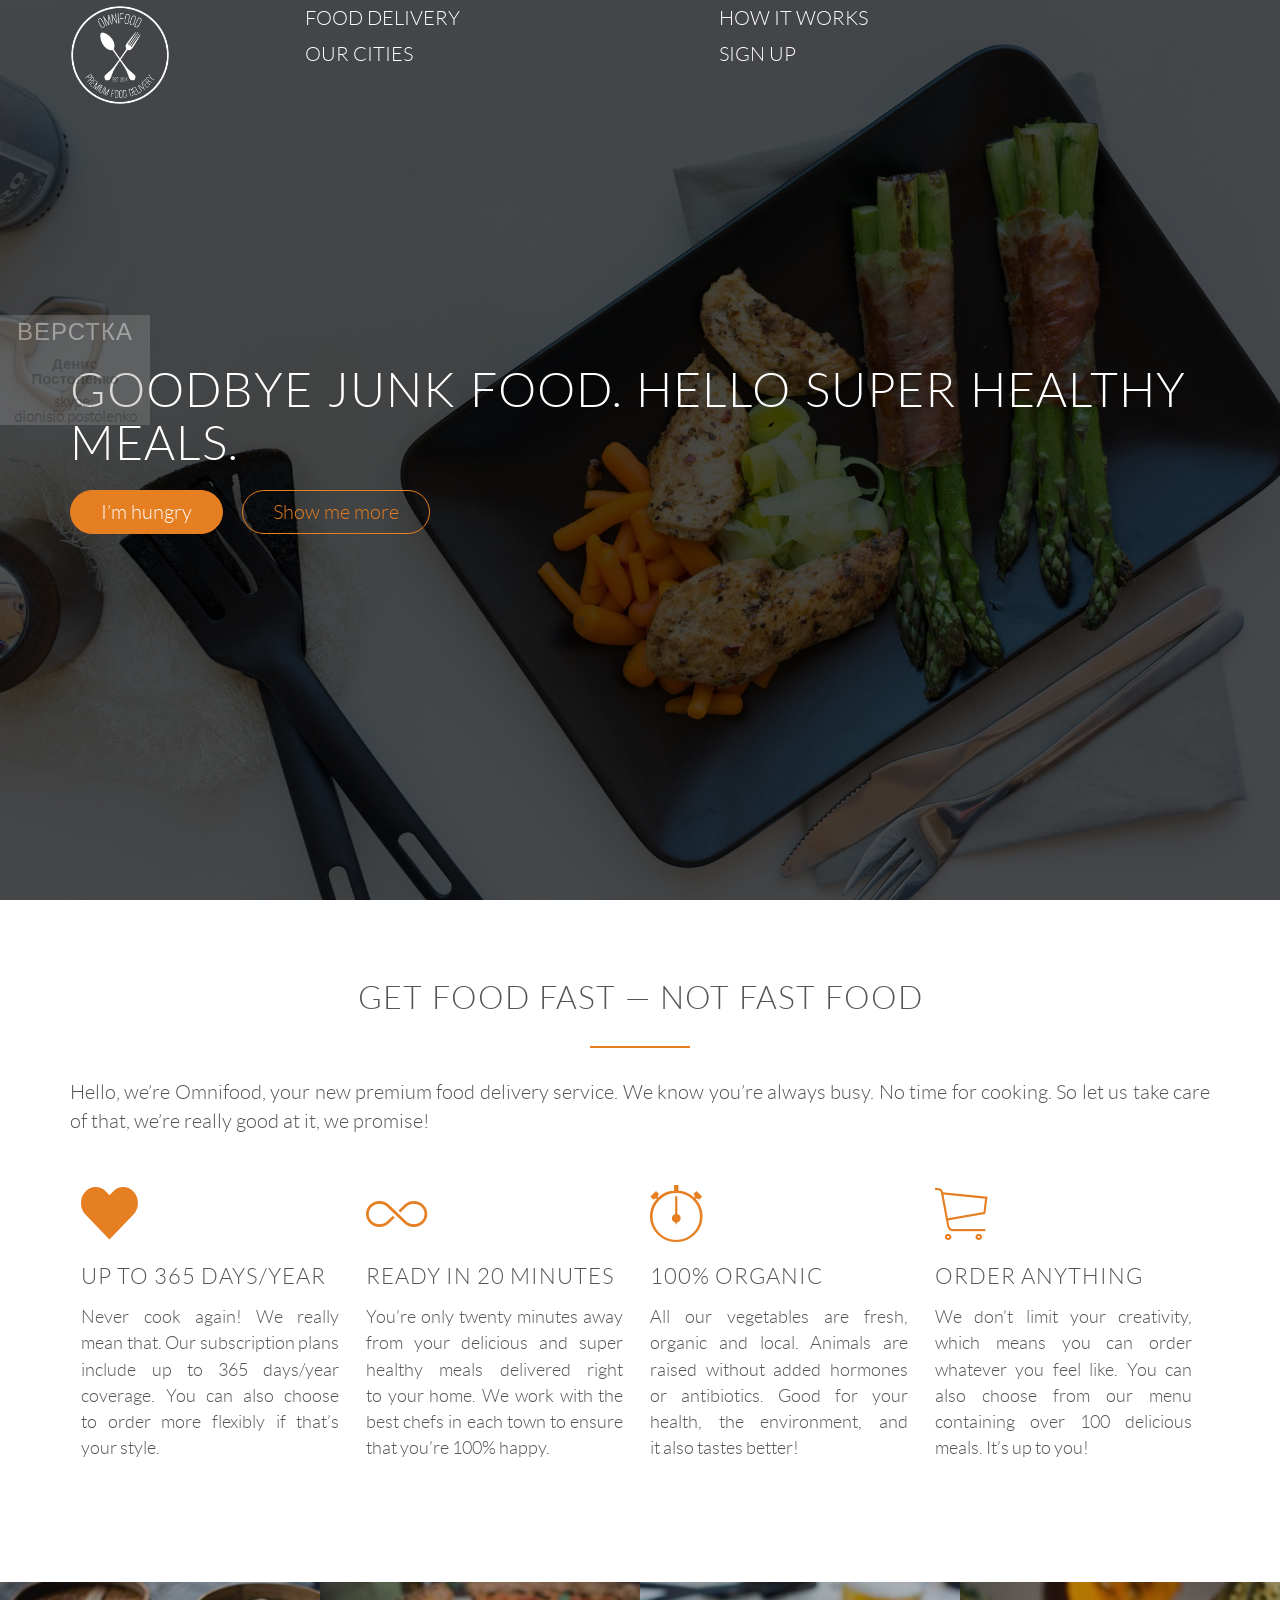
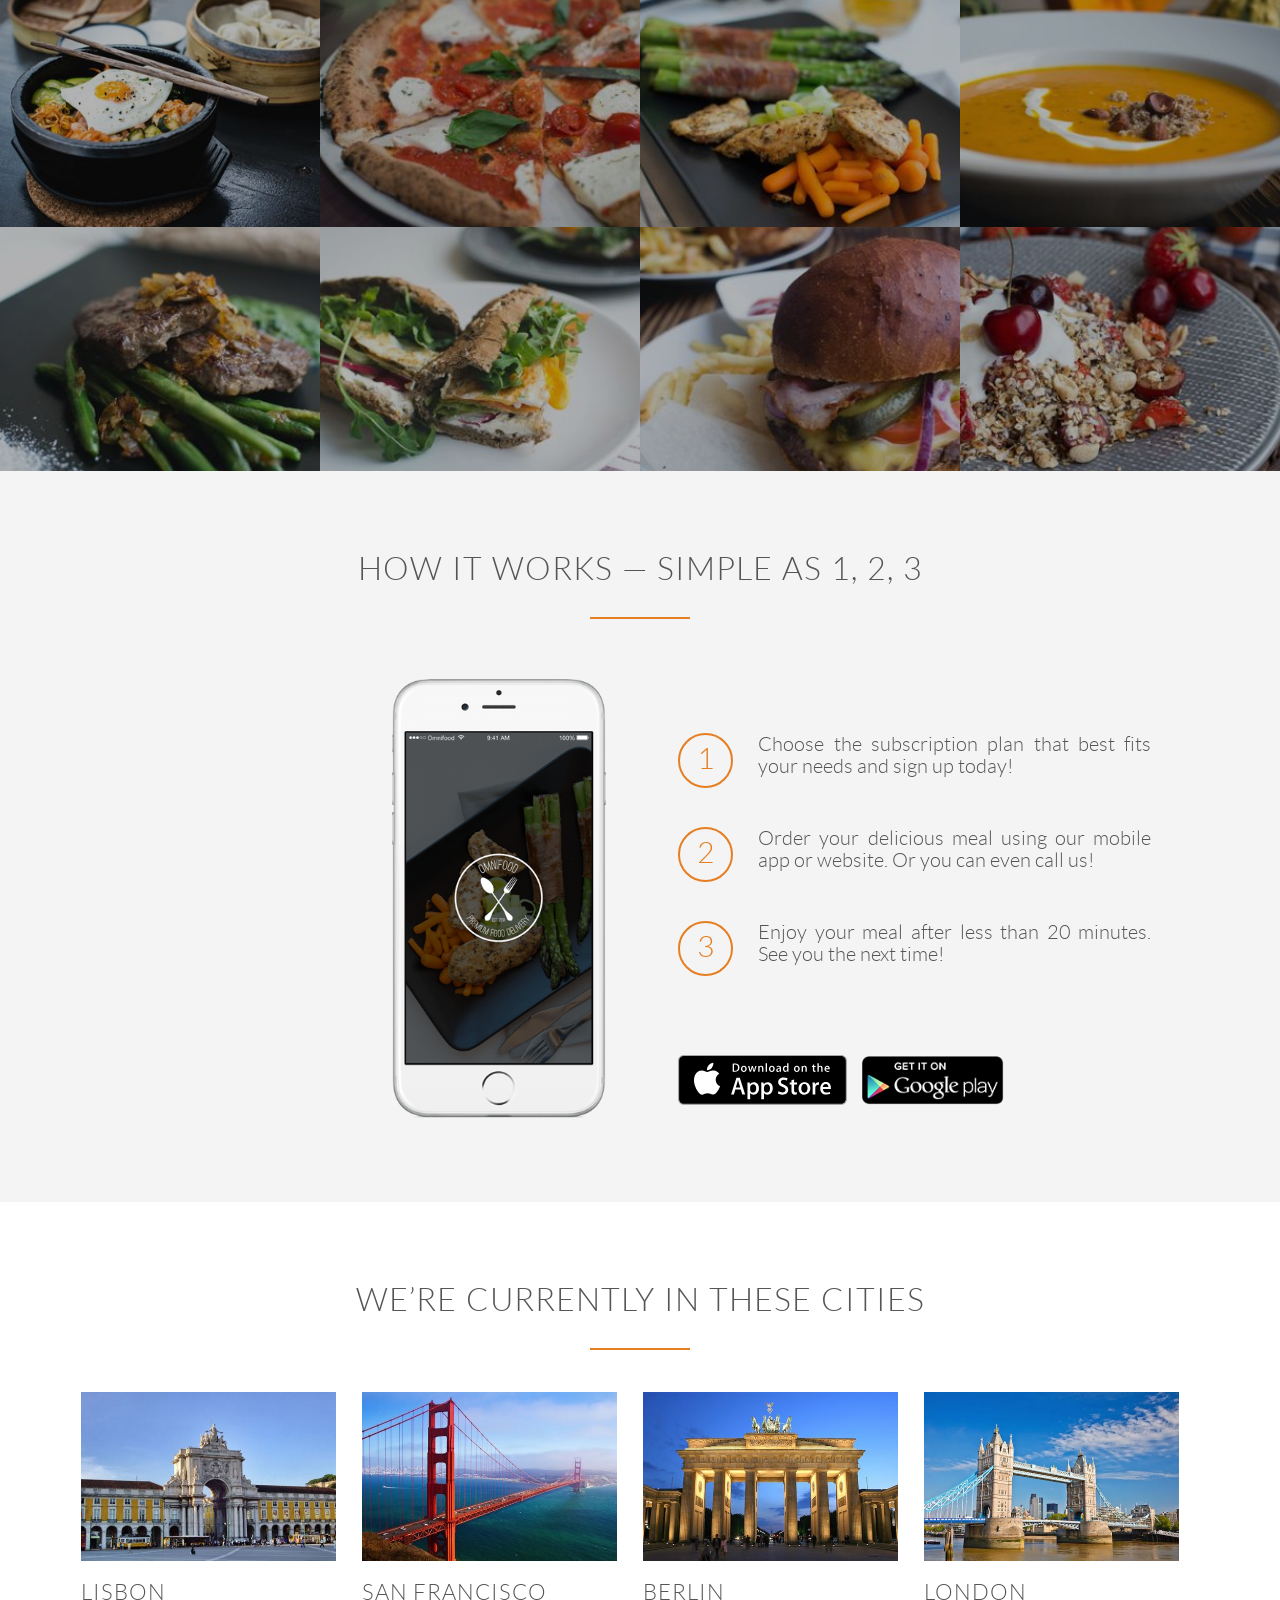
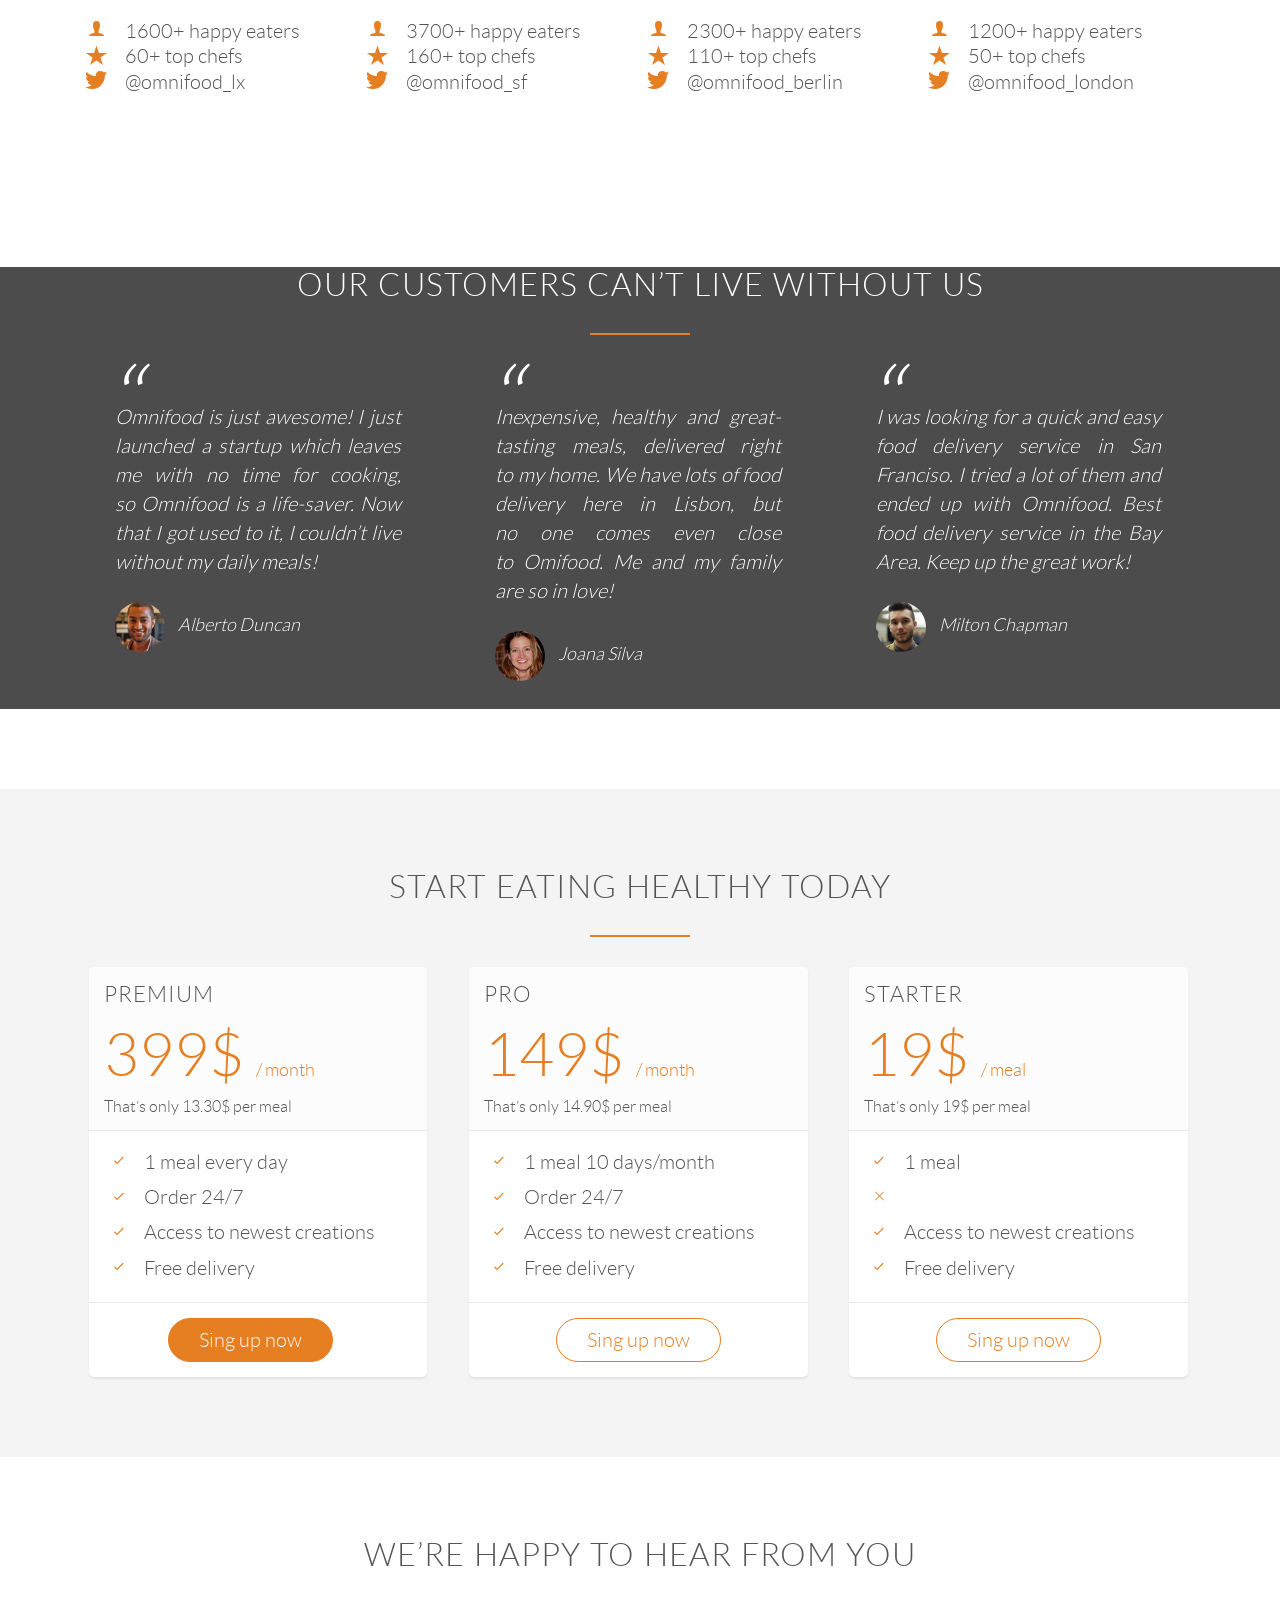
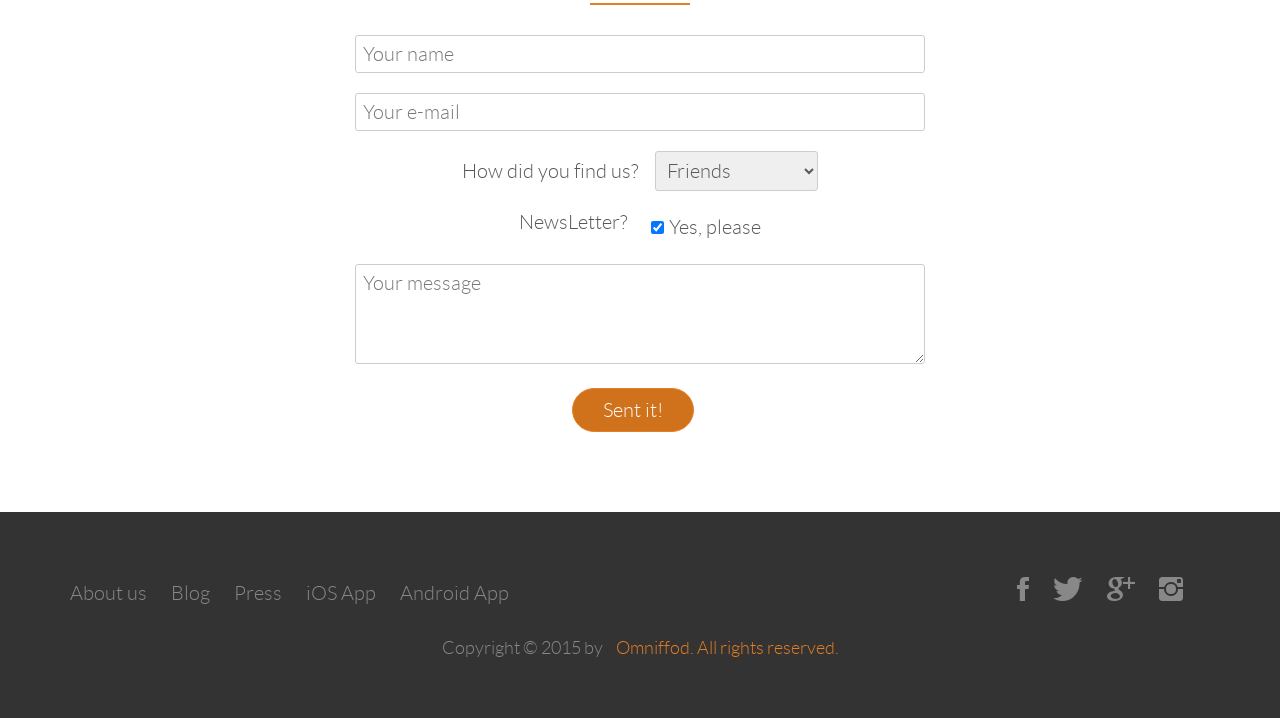
==== commit 7e8e6603: "Omnifood Site" ====
--- a/index.html
+++ b/index.html
@@ -92,6 +92,24 @@
 
     </div><!-- /head -->
 
+      <!-- Link to Author -->
+    <div class="author-link">
+    
+      <h2 class="author-link-hd">Верстка</h2>
+
+      <a class="author-site" href="http://denisdesigncss.esy.es/">
+        Денис Постоленко
+      </a>
+
+      <a class="skype-author" href="skype:dionisio.postolenko?call">
+
+        <span class="sk">skype:&nbsp;</span>
+        <span class="skype-id">dionisio.postolenko</span>
+
+      </a>
+
+    </div><!-- /Link to Author -->
+
   </header><!-- /header -->
 
   <section class="section-features" id="features">
--- a/resources/css/style.css
+++ b/resources/css/style.css
@@ -1,7 +1,4 @@
-@charset «utf-8»;
-.i-love-steve-jobs {
-    /* yep */ 
-}
+@charset "utf-8";
 
 /*-------------------------------------------*/
 /* FONTS */
@@ -400,7 +397,6 @@
     background: rgba(0,0,0,0.4);
 }
 
-
 /*-------------------------------------------*/
 /* FEATURES */
 /*-------------------------------------------*/
@@ -741,8 +737,18 @@
 /*-------------------------------------------*/
 
 footer {
+    position: relative;
+    bottom: 0;
+    width: 100%;
     background-color: #333;
     padding: 60px;
+}
+
+footer p {
+    color: #888;
+    text-align: center;
+    font-size: 90%;
+    margin-top: 30px;
 }
 
 .footer-nav-box {
@@ -819,19 +825,6 @@
 
 .ion-social-instagram:hover {
     color: #517fa4;
-}
-
-footer {
-    position: relative;
-    bottom: 0;
-    width: 100%;
-}
-
-footer p {
-    color: #888;
-    text-align: center;
-    font-size: 90%;
-    margin-top: 30px;
 }
 
 .copyright-link {
@@ -866,4 +859,91 @@
 .section-plans .row:last-child,
 .section-form .row:last-child {
     opacity : 0; 
-}+}
+
+
+
+
+
+/* Author Link */
+
+.author-link {
+    position: fixed;
+    top: 35%;
+    left: 0;
+    width: 150px;
+    padding: 10px 0 15px 0;
+    height: 110px;
+    background: rgba(150, 150, 150, .7);
+    opacity: .5;
+    font-size: 15px;
+    line-height: 15px;
+    font-weight: bold;
+    z-index: 9;
+    text-align: center;
+
+    -webkit-transition-property: transition opacity;
+    -webkit-transition-duration: 0.3s;
+    -webkit-transition-timing-function: ease;
+
+    -moz-transition-property: transition opacity;
+    -moz-transition-duration: 0.3s;
+    -moz-transition-timing-function: ease;
+
+    -ms-transition-property: transition opacity;
+    -ms-transition-duration: 0.3s;
+    -ms-transition-timing-function: ease;
+
+    -o-transition-property: transition opacity;
+    -o-transition-duration: 0.3s;
+    -o-transition-timing-function: ease;
+
+    transition-property: transition opacity;
+    transition-duration: 0.3s;
+    transition-timing-function: ease;
+}
+
+.author-link:hover {
+    width: 300px;
+    opacity: 1;
+}
+
+.author-link-hd {
+    margin: 0 0 10px;
+    color: #ffffff;
+}
+
+.author-link-hd:after {
+    display: none;
+}
+
+.author-site,
+.skype-author {
+    display: block;
+    padding: 7px 10px;
+
+    -webkit-transition-property: color;
+    -webkit-transition-duration: 0.5s;
+    -webkit-transition-timing-function: ease;
+
+    -moz-transition-property: color;
+    -moz-transition-duration: 0.5s;
+    -moz-transition-timing-function: ease;
+
+    -ms-transition-property: bcolor;
+    -ms-transition-duration: 0.5s;
+    -ms-transition-timing-function: ease;
+
+    -o-transition-property: color;
+    -o-transition-duration: 0.5s;
+    -o-transition-timing-function: ease;
+
+    transition-property: color;
+    transition-duration: 0.5s;
+    transition-timing-function: ease;
+}
+
+.author-site:hover,
+.skype-author:hover {
+    color: #3300FF;
+}
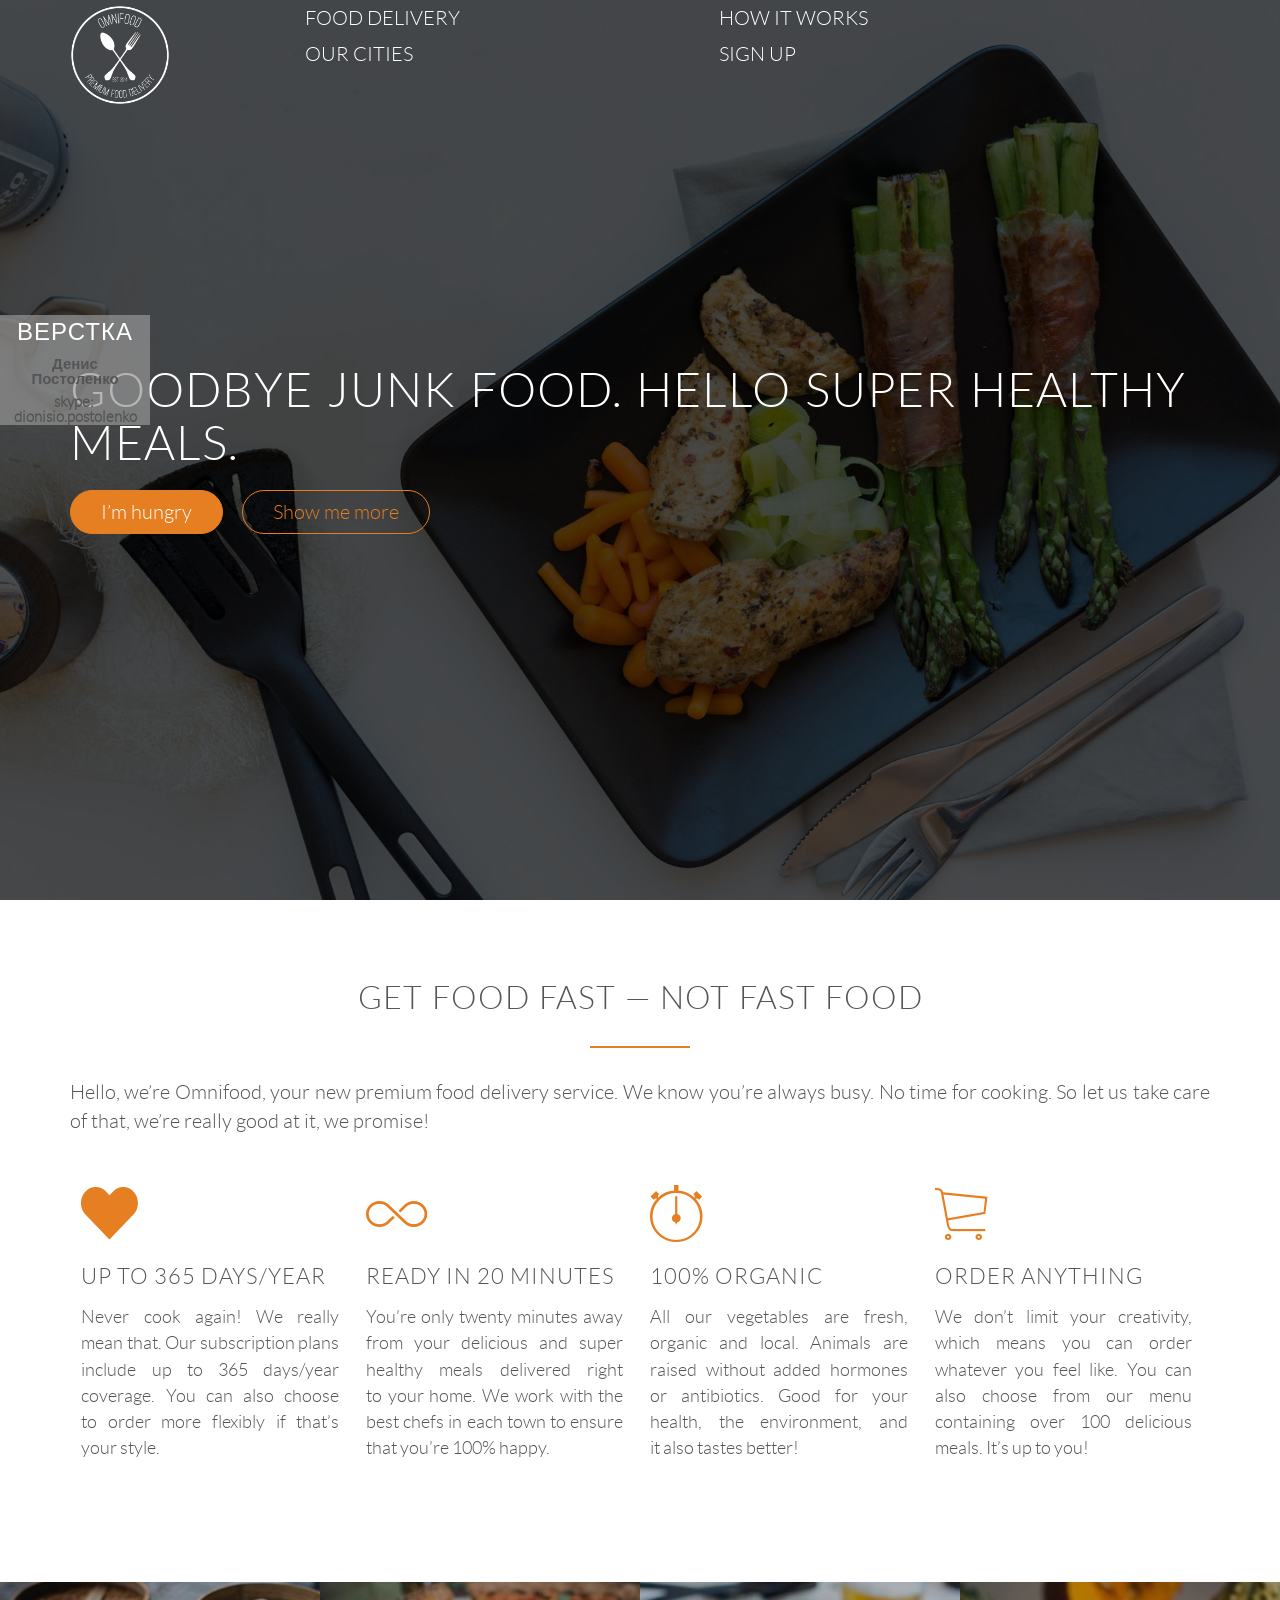
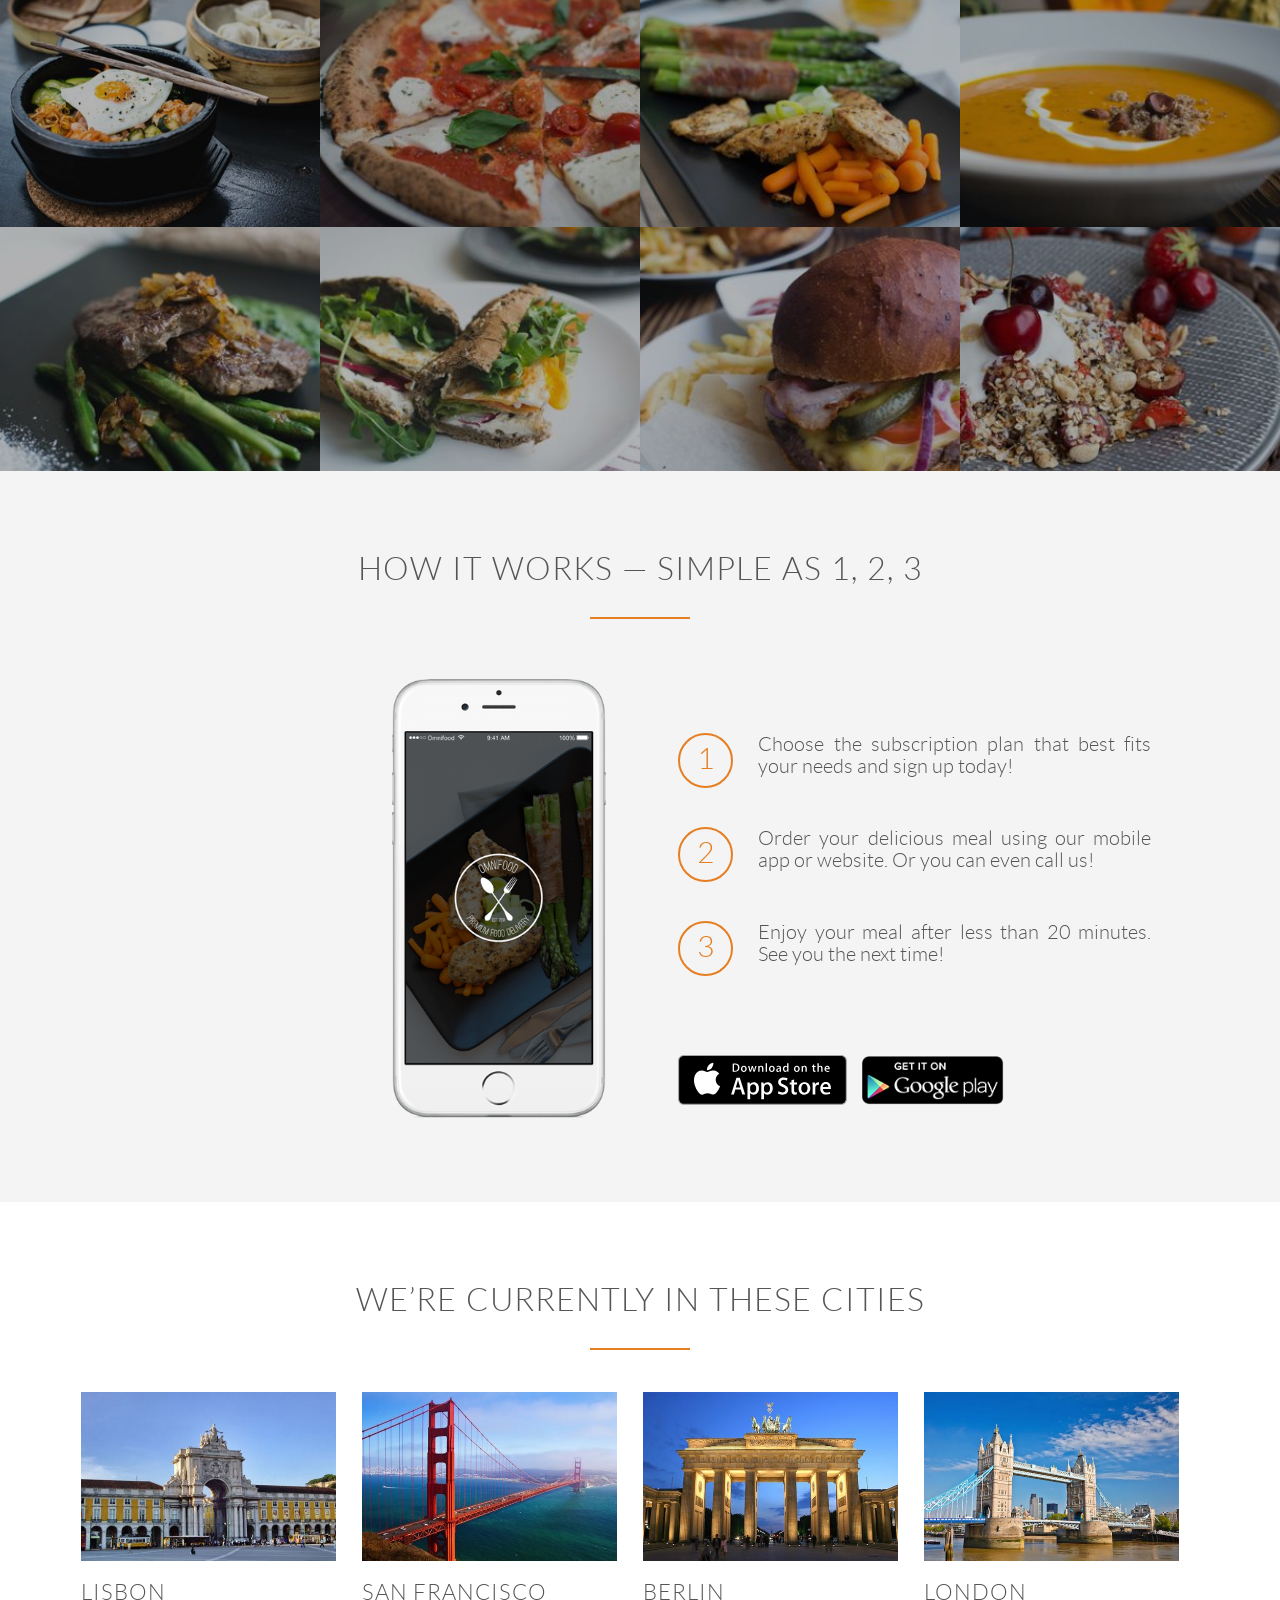
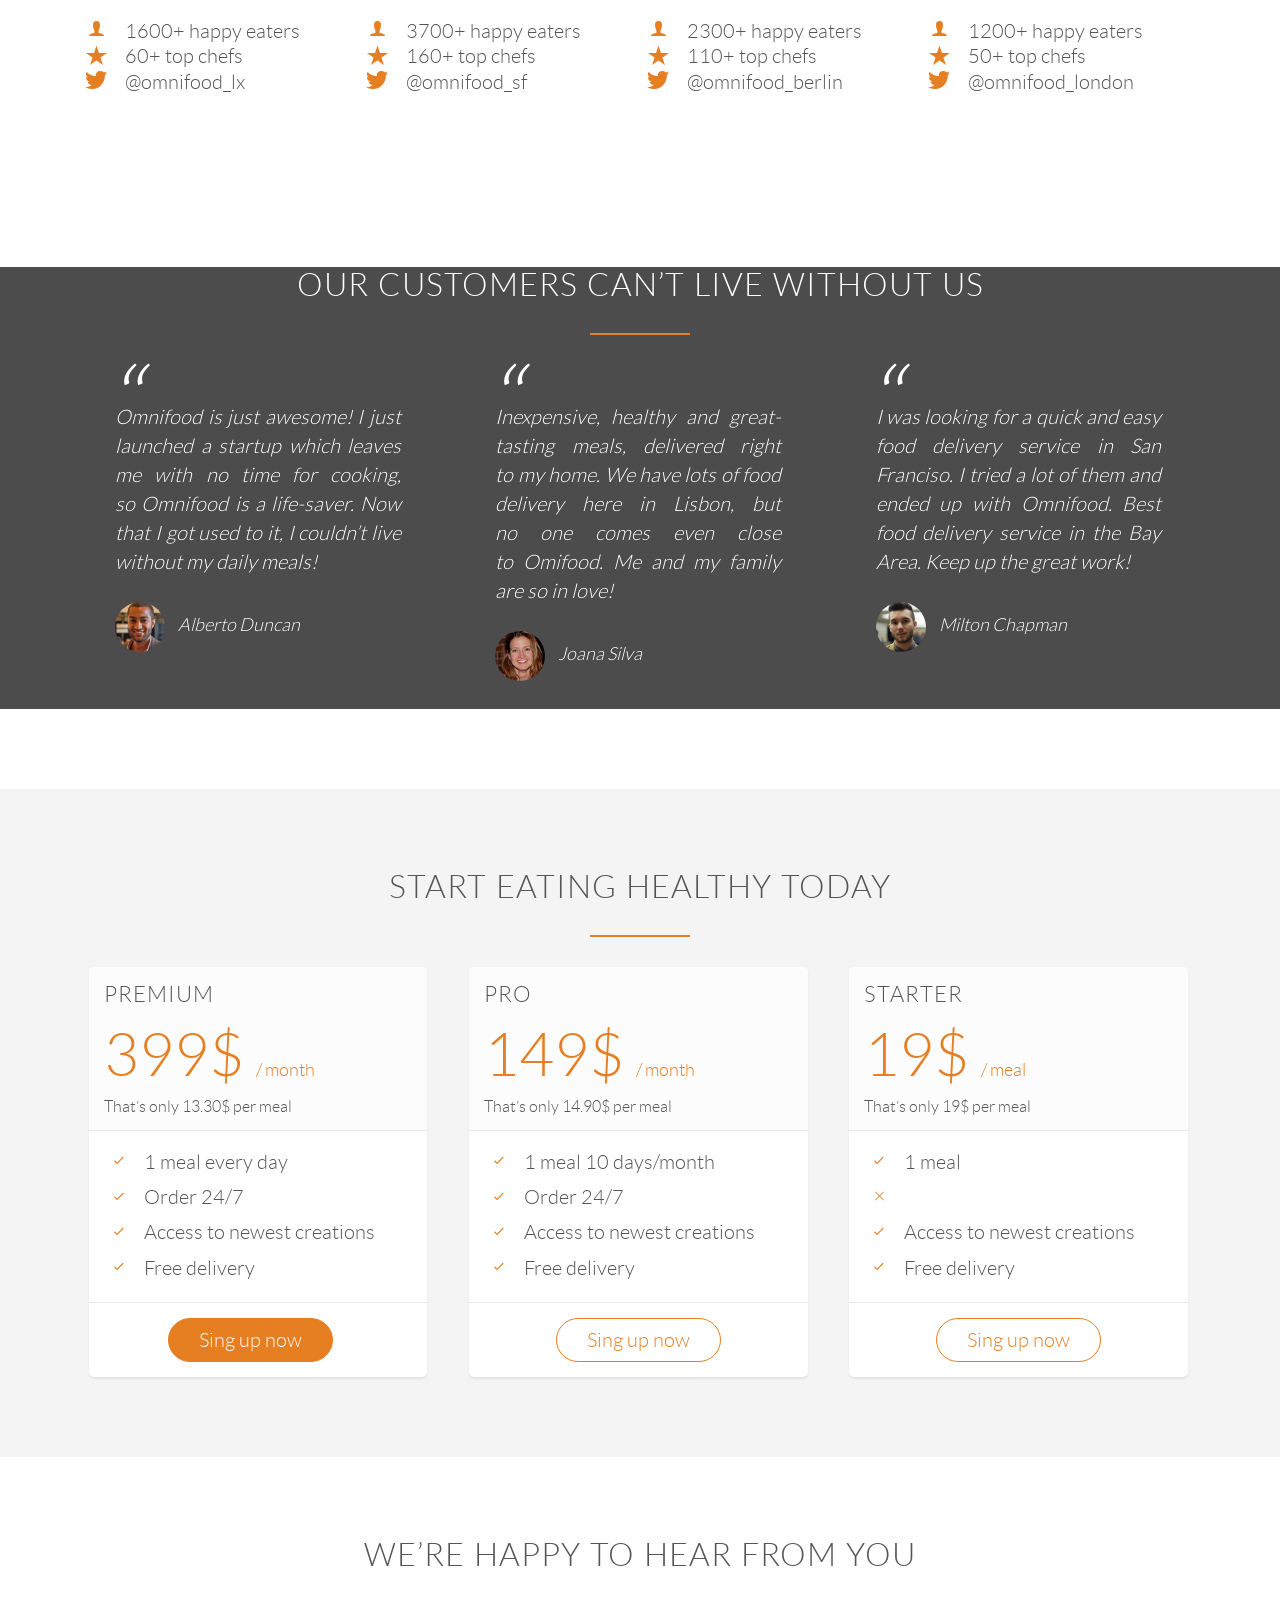
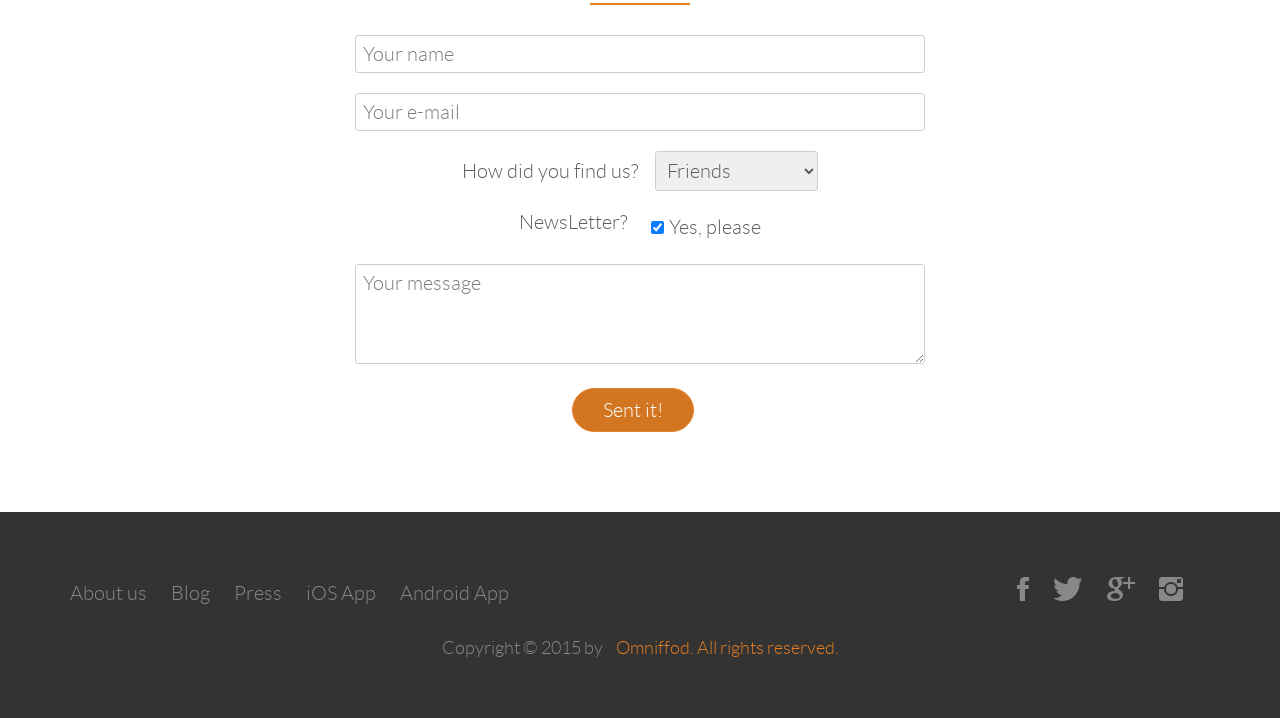
==== commit 7dc0ee28: "Omnifood Site" ====
--- a/index.html
+++ b/index.html
@@ -97,7 +97,7 @@
     
       <h2 class="author-link-hd">Верстка</h2>
 
-      <a class="author-site" href="http://denisdesigncss.esy.es/">
+      <a class="author-site" href="http://postolenko.github.io/htmldesign.com/">
         Денис Постоленко
       </a>
 
--- a/resources/css/style.css
+++ b/resources/css/style.css
@@ -875,37 +875,36 @@
     padding: 10px 0 15px 0;
     height: 110px;
     background: rgba(150, 150, 150, .7);
-    opacity: .5;
     font-size: 15px;
     line-height: 15px;
     font-weight: bold;
     z-index: 9;
     text-align: center;
 
-    -webkit-transition-property: transition opacity;
+    -webkit-transition-property: background opacity;
     -webkit-transition-duration: 0.3s;
     -webkit-transition-timing-function: ease;
 
-    -moz-transition-property: transition opacity;
+    -moz-transition-property: background opacity;
     -moz-transition-duration: 0.3s;
     -moz-transition-timing-function: ease;
 
-    -ms-transition-property: transition opacity;
+    -ms-transition-property: background opacity;
     -ms-transition-duration: 0.3s;
     -ms-transition-timing-function: ease;
 
-    -o-transition-property: transition opacity;
+    -o-transition-property: background opacity;
     -o-transition-duration: 0.3s;
     -o-transition-timing-function: ease;
 
-    transition-property: transition opacity;
+    transition-property: background opacity;
     transition-duration: 0.3s;
     transition-timing-function: ease;
 }
 
 .author-link:hover {
     width: 300px;
-    opacity: 1;
+    background: rgba(0, 0, 0, .9);
 }
 
 .author-link-hd {
@@ -945,5 +944,5 @@
 
 .author-site:hover,
 .skype-author:hover {
-    color: #3300FF;
-}
+    color: #0066FF;
+}
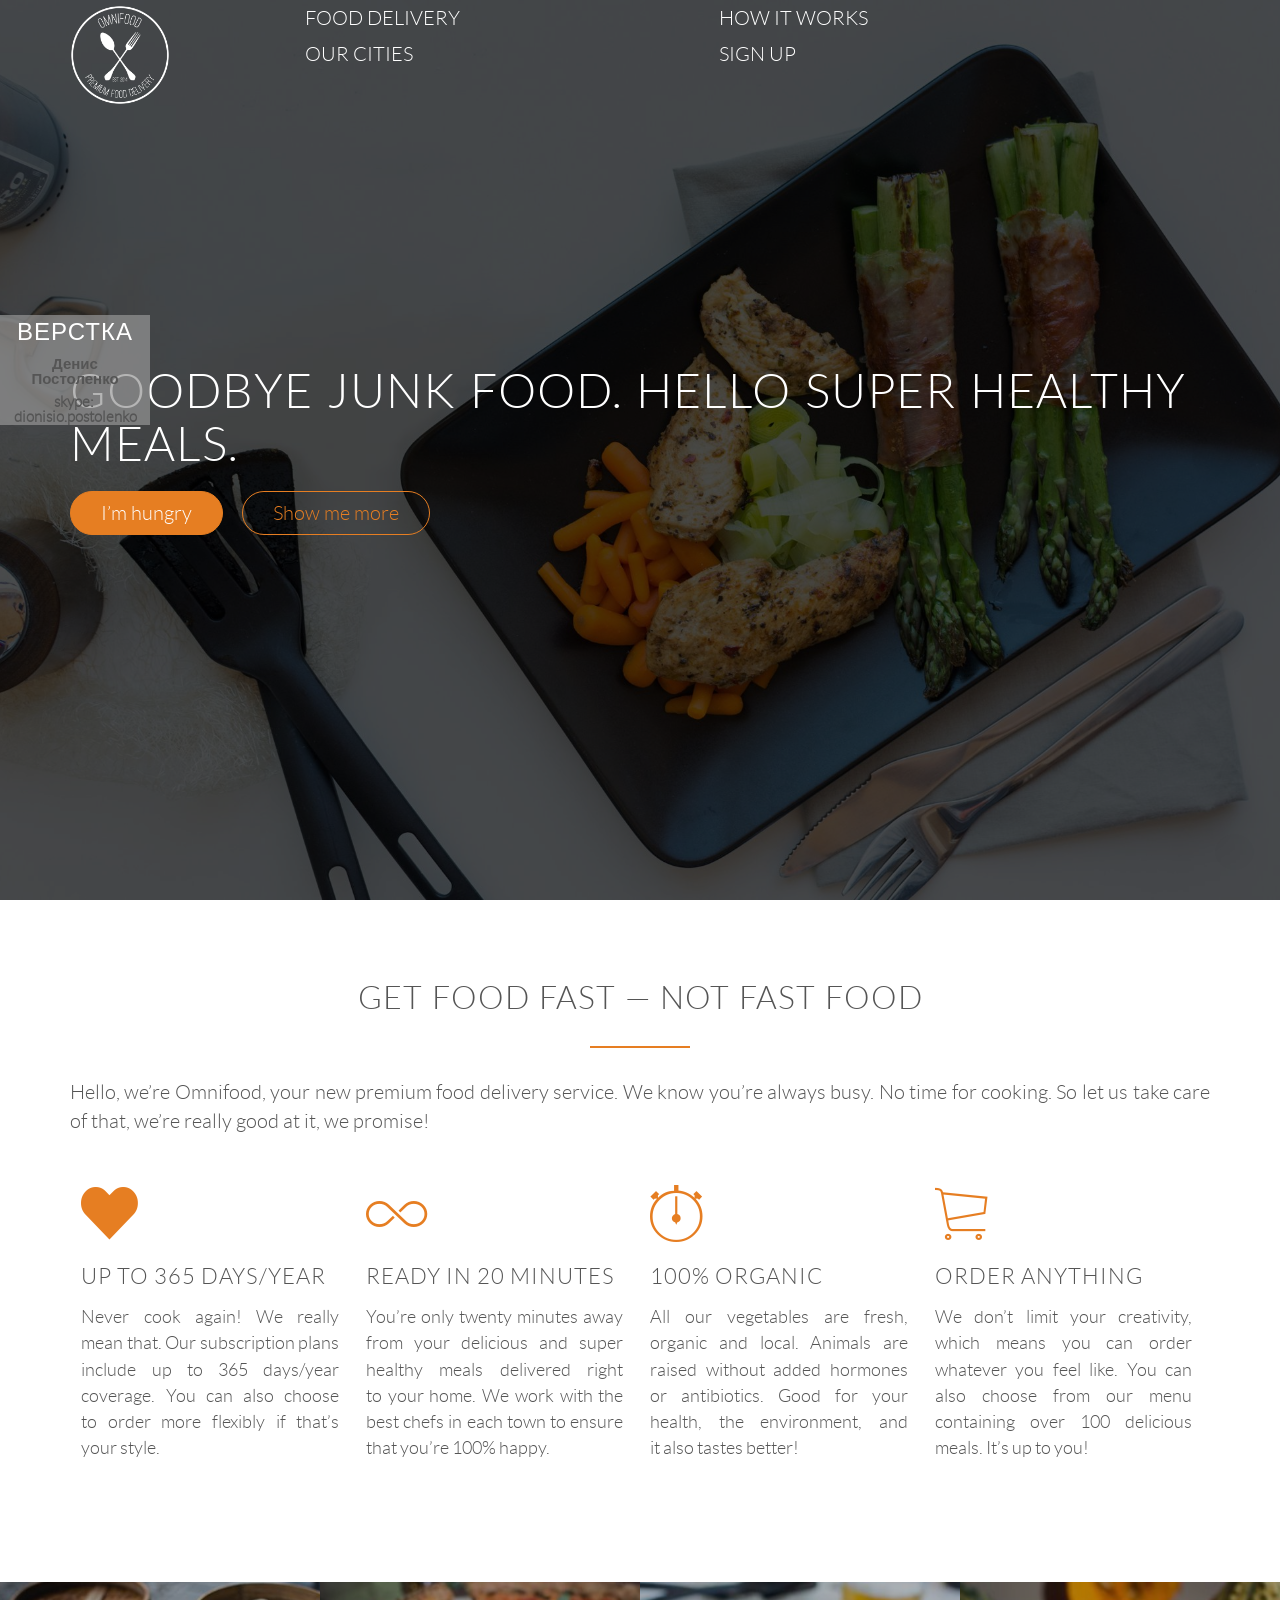
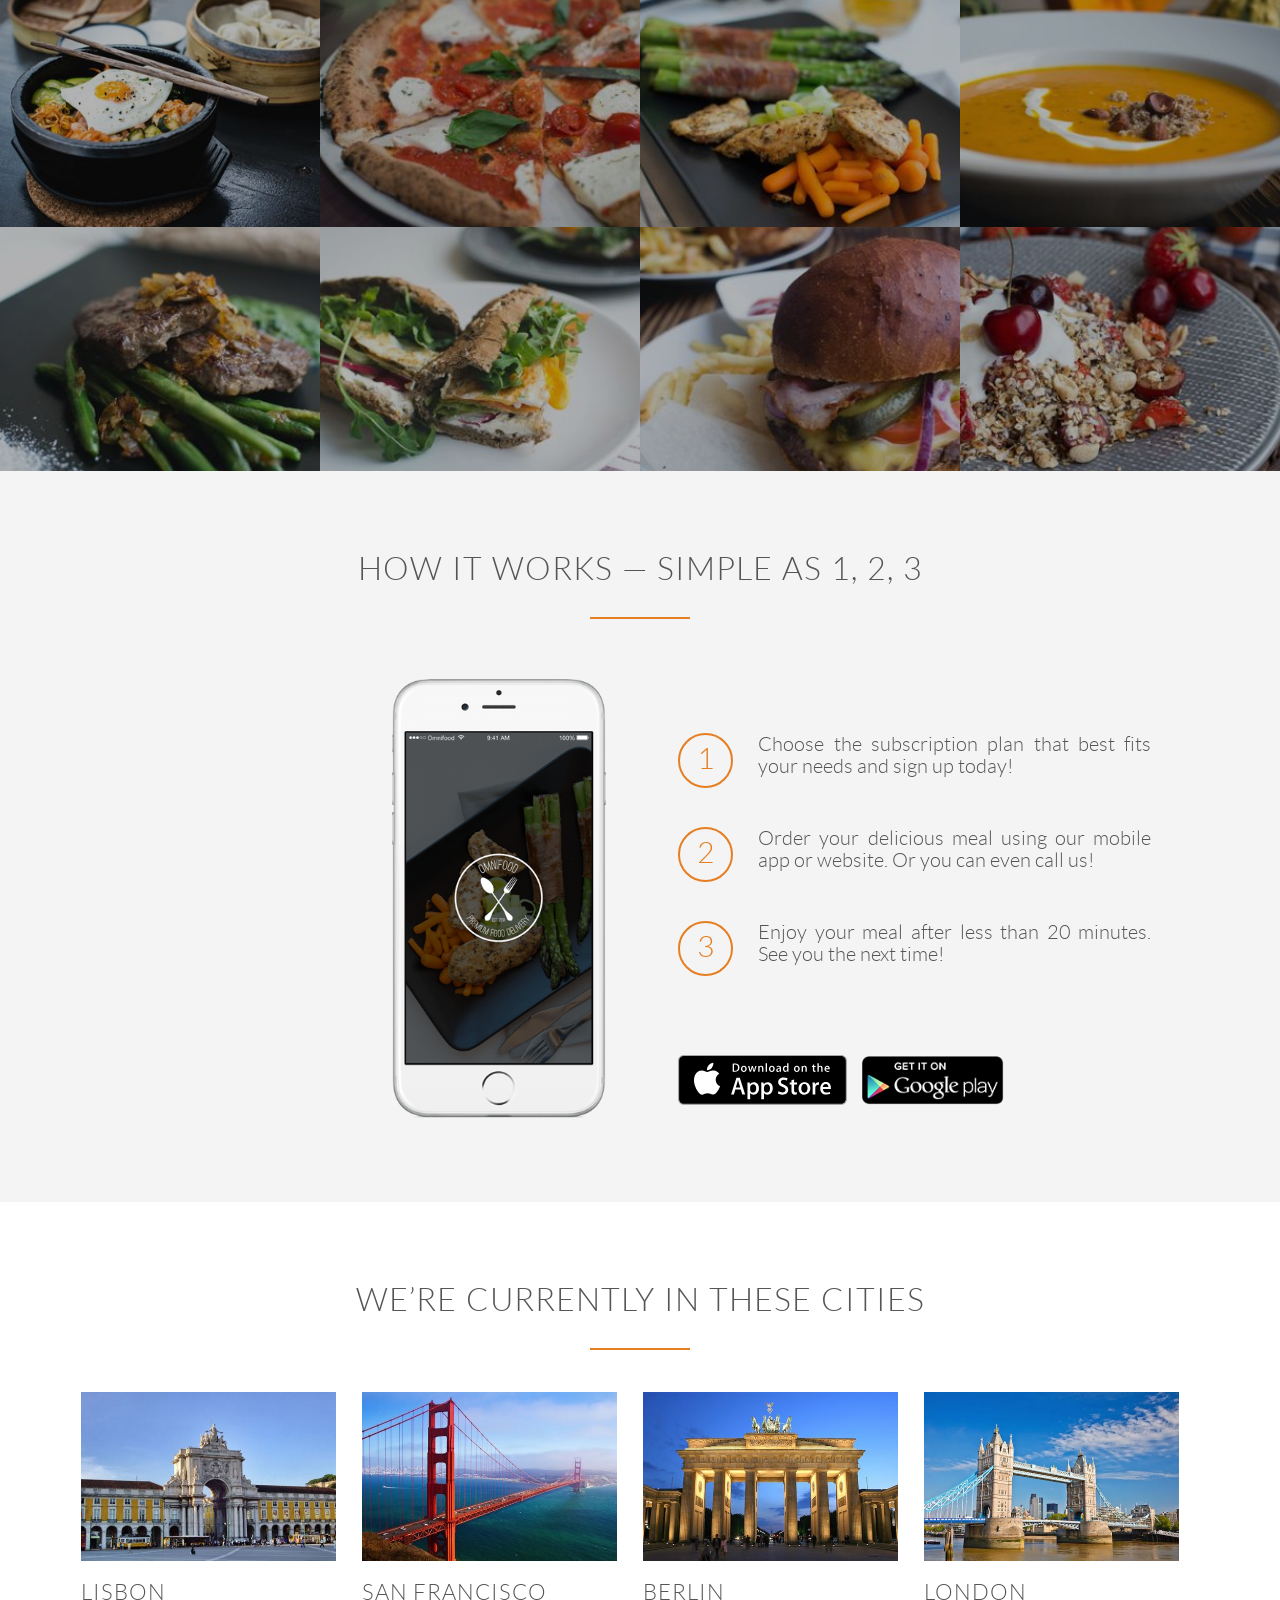
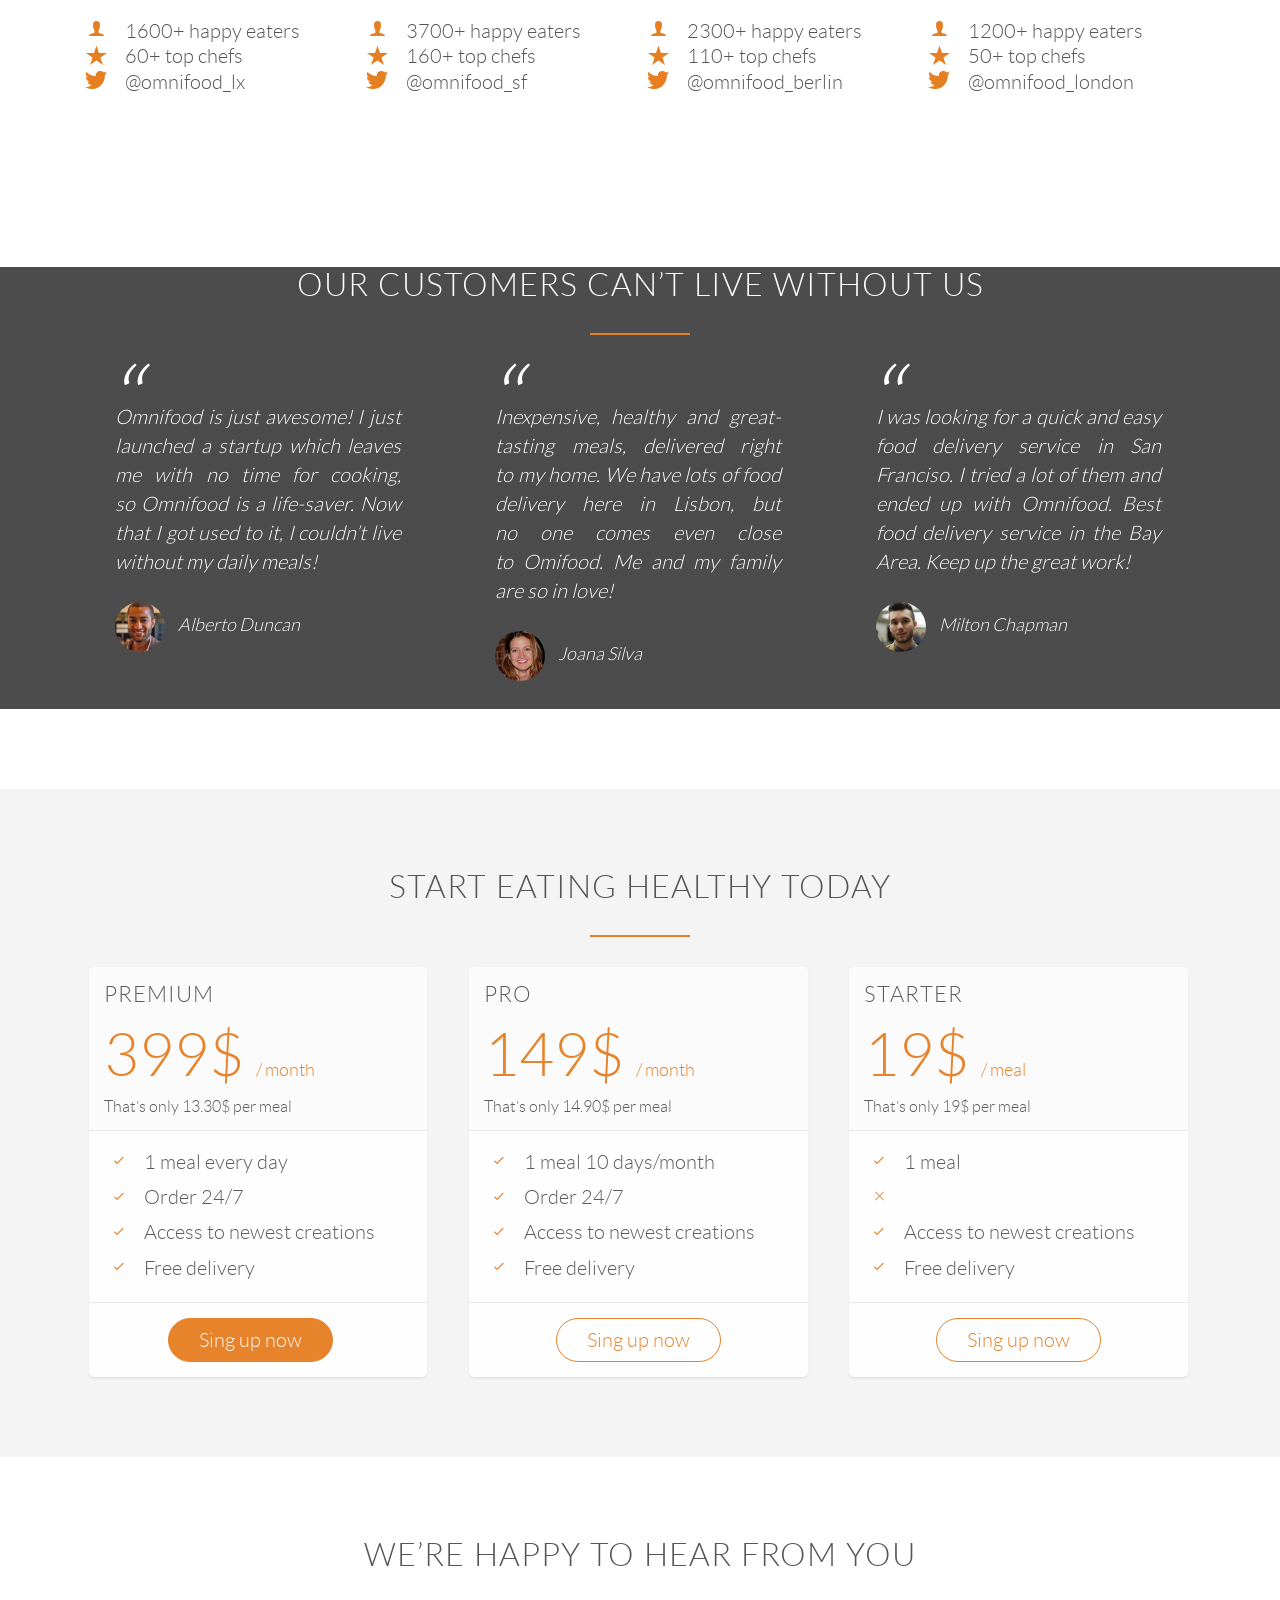
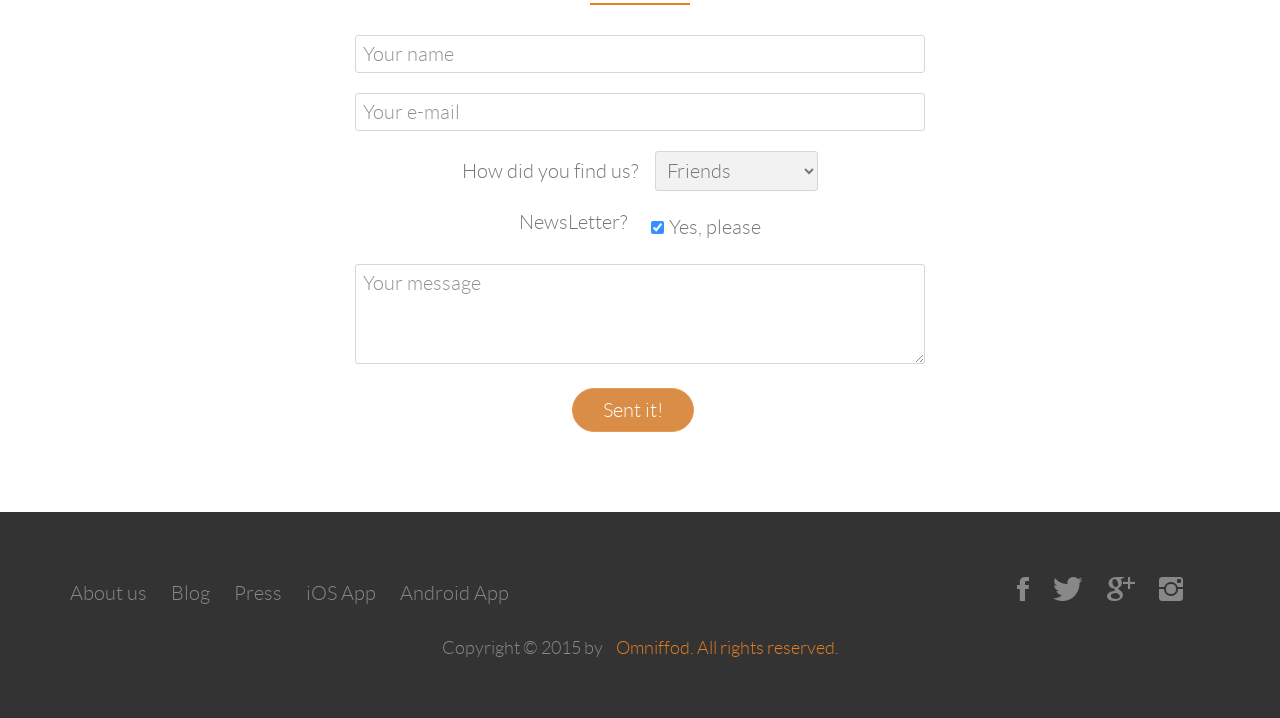
==== commit 2d5e46e0: "Update index.html" ====
--- a/index.html
+++ b/index.html
@@ -97,7 +97,7 @@
     
       <h2 class="author-link-hd">Верстка</h2>
 
-      <a class="author-site" href="http://postolenko.github.io/htmldesign.com/">
+      <a class="author-site" href="http://www.htmlcss.biz.ua/">
         Денис Постоленко
       </a>
 
